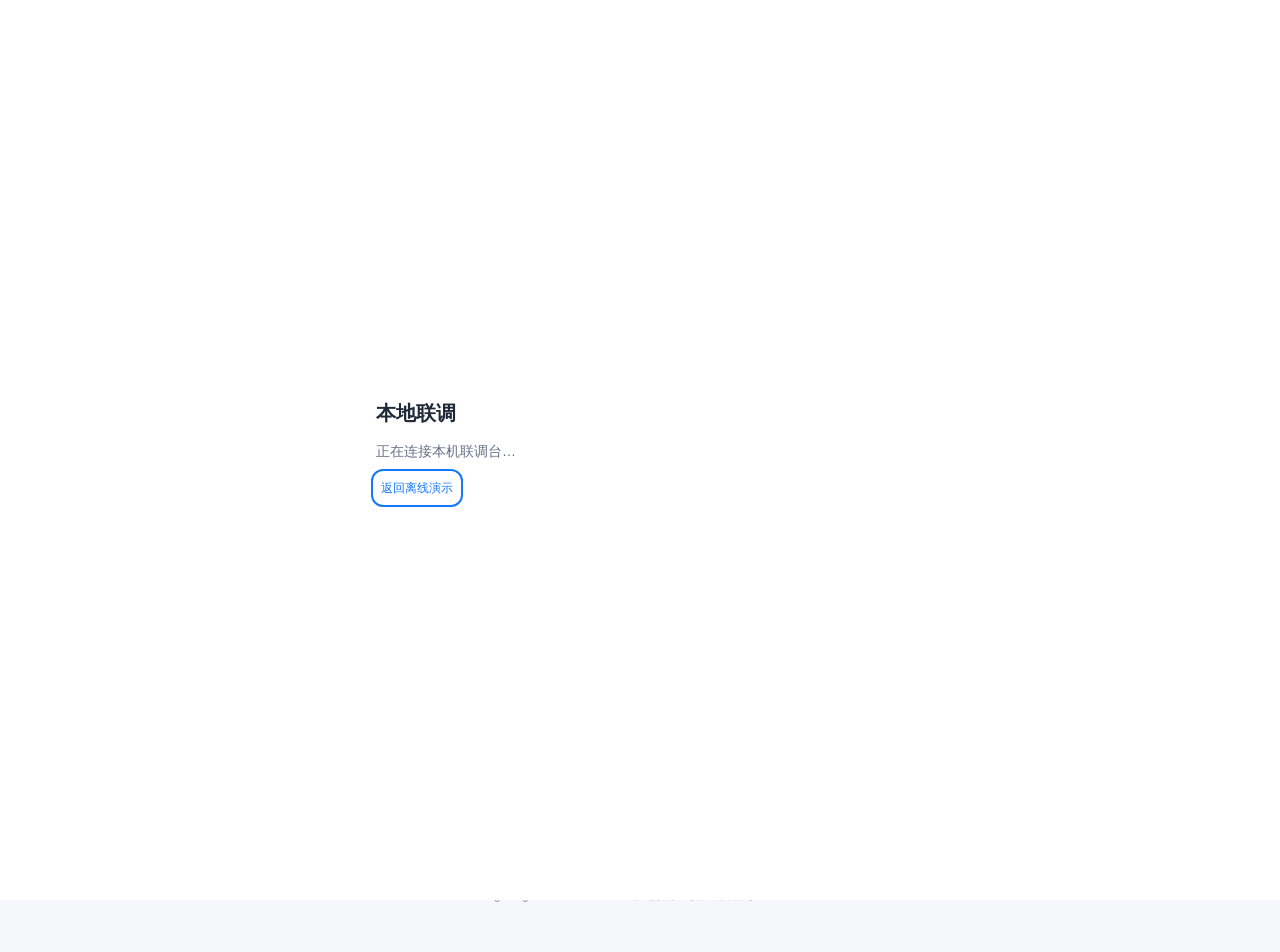
==== index.html @ 4d6cc33c "Pages v1.3.0 默认在当前标签页全窗口加载本地联调台" ====
<!doctype html>
<html lang="zh-CN">
<head><meta http-equiv="Content-Security-Policy" content="default-src 'none'; script-src 'self'; style-src 'self' 'unsafe-inline'; img-src 'self' data:; connect-src 'none'; frame-src http://127.0.0.1:18791; form-action 'none'; base-uri 'none'"><meta charset="UTF-8" /><meta name="viewport" content="width=device-width, initial-scale=1.0" /><title>PingPong Checkout · H5 Demo</title><link rel="stylesheet" href="styles.css?v=1.3.0" /></head>
<body>
<header class="topbar"><div class="brand"><span class="brand-mark">P</span><div><b>PingPong Checkout</b><small>H5 离线演示</small></div></div><button type="button" id="openLocal" class="secondary-btn local-entry">本地联调</button><div class="top-actions"><select id="checkoutMode" aria-label="收银台模式"><option value="redirect">跳转收银台</option><option value="embedded">内嵌收银台</option><option value="elements">Element SDK</option><option value="onepage">OnePage Checkout</option></select><div class="environment-menu"><button id="envMenuToggle" class="secondary-btn top-action-control" aria-expanded="false" aria-controls="envMenu"><span id="envBadge" class="badge prod">生产环境</span><span class="chevron" aria-hidden="true">⌄</span></button><div id="envMenu" class="environment-dropdown" hidden><button data-env="production" class="env-btn"><span class="env-kind">PROD</span><b>生产环境</b><em id="productionState">未配置</em></button><button data-env="sandbox" class="env-btn"><span class="env-kind">TEST</span><b>沙箱环境</b><em id="sandboxState">未配置</em></button></div></div><button id="openMerchantConfig" class="icon-btn action-icon" type="button" aria-label="商户设置"><svg aria-hidden="true" viewBox="0 0 24 24"><path d="M3 9l2-5h12l2 5M3 9c0 3 4 3 4 0 0 3 4 3 4 0 0 3 4 3 4 0 0 2 2 3 4 1M4 12v8h7M7 20v-5h4"/><g transform="translate(17.5 16.5)"><path d="m-1-5 2 0 .5 1.3 1 .6 1.4-.2 1 1.7-.9 1.1v1l.9 1.1-1 1.7-1.4-.2-1 .6L1 5h-2l-.5-1.3-1-.6-1.4.2-1-1.7.9-1.1v-1l-.9-1.1 1-1.7 1.4.2 1-.6z"/><circle r="1.5"/></g></svg><span class="action-label">商户设置</span></button><button id="openPaymentConfig" class="icon-btn action-icon" type="button" aria-label="支付设置"><svg aria-hidden="true" viewBox="0 0 24 24"><path d="M4 6.5h16A1.5 1.5 0 0 1 21.5 8v10A1.5 1.5 0 0 1 20 19.5H4A1.5 1.5 0 0 1 2.5 18V8A1.5 1.5 0 0 1 4 6.5Zm-1.5 4h19M6 15h4"/></svg><span class="action-label">支付设置</span></button><button id="openProfiles" class="icon-btn action-icon" type="button" aria-label="资料设置"><svg aria-hidden="true" viewBox="0 0 24 24"><path d="M12 12a4 4 0 1 0 0-8 4 4 0 0 0 0 8Zm-7 8a7 7 0 0 1 14 0M18 13.5h3.5M19.75 11.75v3.5"/></svg><span class="action-label">资料设置</span></button><button class="icon-btn action-icon" id="refreshBtn" type="button" aria-label="刷新配置"><svg aria-hidden="true" viewBox="0 0 24 24"><path d="M20 11a8 8 0 0 0-14.8-4L3 10m0 0V5m0 5h5M4 13a8 8 0 0 0 14.8 4L21 14m0 0v5m0-5h-5"/></svg><span class="action-label">刷新配置</span></button></div></header>
<main class="shell"><nav class="workspace-jump" aria-label="工作区导航"><a href="#paymentWorkspace">支付会话</a><a href="#ordersWorkspace">查看订单</a></nav><section class="workspace">
<section class="panel form-panel" id="paymentWorkspace" tabindex="-1"><div class="panel-head"><h2>支付会话</h2><button type="button" class="help-btn" data-help-source="formHelp" data-help-title="填写与校验" aria-label="表单填写说明" aria-haspopup="dialog">?</button><div class="config-actions"><button id="submitBtn" class="primary-btn" type="submit" form="checkoutForm"><span id="submitLabel">模拟下单</span></button></div></div>
<form id="checkoutForm" novalidate>
<div id="productionTestControls" class="production-controls"><label class="checkbox-label"><input type="checkbox" id="productionTestMode" checked /> 生产联调</label><span class="risk-note">当前为离线模拟。真实交易请打开本地联调</span><button type="button" id="fillTestReturns" class="text-btn" disabled>补齐 HTTPS 回跳</button><button type="button" class="help-btn" data-help-source="productionHelp" data-help-title="生产联调" aria-label="生产联调说明" aria-haspopup="dialog">?</button><p id="productionHelp" hidden>开启后允许测试买家／地址，调用真实网关而非模拟，可能产生真实扣款。可使用各分区测试预设。成功和取消默认返回 GitHub Pages。异步通知请填写可接收 POST 的商户 HTTPS 地址，或留空。最终支付状态请通过查单或验签通知确认。含测试资料时，请启用生产联调后提交，或清空测试资料再填写真实资料。</p></div>
<section id="elementsSettings" class="elements-settings" hidden><div class="settings-heading"><label>Element SDK 组件<select id="elementType"><option value="">请选择组件</option><option value="applePayButton">Apple Pay 按钮</option><option value="googlePayButton">Google Pay 按钮</option><option value="paypalButton">PayPal 按钮</option></select></label><button type="button" class="help-btn" data-help-source="elementRouteStatus elementHelp" data-help-title="Element SDK" aria-label="Element SDK 说明" aria-haspopup="dialog">?</button></div><p id="elementRouteStatus" class="config-help" role="status" hidden>请选择组件；支付方式将按组件精确同步。</p><div id="elementHelp" hidden><p>仅支持当前沙箱／FRA 生产环境，需明确国家、币种及支持该组件的支付配置。Google Pay 优先内嵌 3DS；PayPal 完成后由 SDK 跳转成功回跳 URL（merchantResultUrl）。这不是 Alipay 的内嵌替代方案，渠道授权仍可能跳转。PayPal 仅支持普通钱包，Venmo 和 PayPal Pay Later 会明确拒绝，不会自动转换为 PayPal。</p><p>发起交易后冻结本次订单资料；之后修改表单不影响已挂载按钮，需要重新发起交易。</p></div></section>
<section id="onepageSettings" class="elements-settings" hidden><div class="settings-heading"><b>OnePage Checkout</b><button type="button" class="help-btn" data-help-source="onepageHelp" data-help-title="OnePage Checkout" aria-label="OnePage Checkout 说明" aria-haspopup="dialog">?</button></div><div id="onepageHelp" hidden><p>OnePage Checkout：需明确国家和币种，支付方式可多选或不指定。发起交易仅初始化 SDK；买家点击组件支付按钮后才调用后端预下单。本次订单资料已冻结，修改表单后需重新发起交易，不会仅改变组件金额。</p><p>本演示未配置 Apple Pay 所需的绑卡／周期付款参数，不保证 OnePage Apple Pay 可用，也不会自动生成 recurring 参数。浏览器、HTTPS 安全上下文和商户域名验证可能限制钱包使用。Google Pay 若未返回支付方式，请仅选择 GooglePay 重新发起，或改用 Element SDK。钱包和渠道仍可能打开授权窗口；最终结果以可信通知或服务端查询为准。</p></div></section>
<div class="payment-grid">
<label>支付金额<input id="amount" value="" inputmode="decimal" required /></label>
<label>支付国家／地区<select id="tradeCountry"><option value="">请选择</option></select></label>
<label>币种<select id="currency"><option value="">请选择</option></select></label>
<div class="country-routing"><div class="country-tools"><label for="countryPreset">国家配置</label><button type="button" class="help-btn" data-help-source="profileStatus profileRulesHelp" data-help-title="国家配置使用指引" aria-label="国家配置使用指引" aria-haspopup="dialog" title="使用指引">?</button><button type="button" id="clearProfileData" class="text-btn">清空测试资料</button><button type="button" id="applyProductionDefaults" class="text-btn">应用生产默认</button></div><select id="countryPreset" class="preset-select" aria-label="国家配置预设"><option value="">手工选择国家</option></select></div>
<div class="payment-methods"><div class="method-heading"><label for="methodSelection">支付方式</label><button type="button" id="openMethodFilter" class="secondary-btn" aria-haspopup="dialog" aria-controls="methodDialog">查询筛选</button></div><div class="method-result"><input id="methodSelection" placeholder="请查询筛选或手工输入支付方式" aria-describedby="methodError" /><div id="methodError" class="error" aria-live="polite"></div></div></div></div>
<input id="paymentMethods" type="hidden" /><p id="profileStatus" class="config-help profile-status" role="status" hidden>选择国家后自动匹配资料预设；未命中时保留现有内容。</p><p id="profileSafety" class="config-help" role="status"></p>
<div class="fields"><label class="span-two">商户订单号<div class="input-with-action"><input id="merchantTransactionId" required maxlength="100" pattern="[A-Za-z0-9_\-]+" /><button type="button" class="text-btn" id="newOrderBtn">换一个</button><button type="button" class="help-btn" data-help="每次请求生成新号，手动修改仅覆盖本次。" data-help-title="商户订单号" aria-label="商户订单号说明" aria-haspopup="dialog">?</button></div></label></div>
<details class="advanced" id="productSection"><summary class="section-heading">商品信息<button type="button" class="help-btn" data-help-source="amountHint" data-help-title="金额联动" aria-label="金额联动详情" aria-haspopup="dialog">?</button><select id="productPreset" class="preset-select" aria-label="商品预设"><option value="">手工填写／未选预设</option></select></summary><div class="fields"><label>商品名称<input id="productName" value="" required /></label><label>商品类型<select id="productType"><option value="">请选择</option><option value="N">实物商品</option><option value="Y">虚拟商品</option></select></label><label>商品单价<input id="unitPrice" value="" inputmode="decimal" required /></label><label>商品图片 URL<input id="productImageUrl" type="url" placeholder="https://" /></label><label>商品描述<input id="productDescription" /></label><label>数量<div class="quantity-control"><button id="quantityMinus" type="button" aria-label="减少数量">−</button><input id="quantity" value="" type="number" min="1" max="999999999" step="1" required /><button id="quantityPlus" type="button" aria-label="增加数量">+</button></div></label></div><p id="amountHint" class="config-help" aria-live="polite" hidden>数量与单价联动总额；精度无法整除时不会自动舍入。</p></details>
<details class="advanced" id="buyerSection"><summary class="section-heading">买家信息<button type="button" class="help-btn" data-help-source="buyerHelp ipStatus" data-help-title="买家信息" aria-label="买家信息与 IP 说明" aria-haspopup="dialog">?</button><select id="buyerPreset" class="preset-select" aria-label="买家预设"><option value="">手工填写／未选预设</option></select></summary><div class="fields"><label>邮箱<input id="customerEmail" type="email" value="" required /></label><label>语言<select id="language"><option value="">请选择</option><option value="en">English</option><option value="zh-CN">简体中文</option><option value="zh-TW">繁體中文</option></select></label><label>买家 IP<input id="shopperIP" placeholder="公网 IPv4 / IPv6" /></label></div><div class="inline-tools"><button type="button" id="refreshIP" class="text-btn">重新获取公网 IP</button><span id="ipStatus" class="config-help" role="status" hidden></span><p id="buyerHelp" hidden>实物需邮箱；虚拟可用商户用户 ID。买家 IP 自动获取网络出口公网 IPv4，可手工修改。</p></div></details>
<details class="advanced" id="advancedSection"><summary class="section-heading">高级参数<select id="advancedPreset" class="preset-select" aria-label="高级参数预设"><option value="">手工填写／未选预设</option></select></summary><div class="fields"><label>商户用户 ID<input id="merchantUserId" /></label><label>收款延迟（小时）<input id="captureDelayHours" type="number" min="-1" max="168" step="1" placeholder="0 立即扣款；-1 仅预授权" /></label></div></details>
<details class="advanced" id="callbackSection"><summary class="section-heading">回调配置<select id="callbackPreset" class="preset-select" aria-label="回调预设"><option value="">手工填写／未选预设</option></select></summary><div class="fields"><label>成功回跳 URL<input id="payResultUrl" type="url" placeholder="https://merchant.example/success" /></label><label>取消回跳 URL<input id="payCancelUrl" type="url" placeholder="https://merchant.example/cancel" /></label><label>异步通知 URL<input id="notificationUrl" type="url" placeholder="https://merchant.example/notify（可选）" /></label></div></details>
<details class="advanced" id="shippingSection"><summary class="section-heading">配送地址（收货地址）<button type="button" class="help-btn" data-help-source="addressStatus" data-help-title="配送地址" aria-label="配送地址详情" aria-haspopup="dialog">?</button><select id="shippingPreset" class="preset-select" aria-label="配送地址预设"><option value="">手工填写／未选预设</option></select></summary><div class="inline-tools"><button type="button" id="generateAddress" class="text-btn">按所选国家生成测试地址</button><button type="button" id="clearAddresses" class="text-btn">清空地址，改填真实资料</button></div><p id="addressStatus" class="config-help" role="status" hidden>实物商品必填。优先使用命中的地址预设；手动生成的随机测试地址仅限沙箱，不保证真实存在或可投递。</p><div class="fields"><label>国家／地区代码<input id="shippingCountry" maxlength="2" placeholder="US" /></label><label>州／省<input id="shippingState" placeholder="CA" /></label><label>城市<input id="shippingCity" /></label><label>邮编<input id="shippingPostcode" /></label><label class="span-two">街道<input id="shippingStreet" /></label></div></details>
<details class="advanced" id="billingSection"><summary class="section-heading">账单地址<select id="billingPreset" class="preset-select" aria-label="账单地址预设"><option value="">手工填写／未选预设</option></select></summary><label class="checkbox-label"><input type="checkbox" id="sameBilling" checked />账单与配送一致</label><button type="button" class="text-btn" id="copyAddress">复制配送地址</button><div class="fields"><label>国家／地区代码<input id="billingCountry" maxlength="2" /></label><label>州／省<input id="billingState" /></label><label>城市<input id="billingCity" /></label><label>邮编<input id="billingPostcode" /></label><label class="span-two">街道<input id="billingStreet" /></label></div></details>
<p id="formHelp" hidden>折叠项仍参与必填校验；提交时自动展开未完成项。红色 * 表示当前必填项，空可选字段不发送。账单地址为实物及其他虚拟类必填项；勾选账单与配送一致时持续同步。</p><p id="formError" class="error" role="alert" hidden></p>
</form><section class="result-panel" id="resultPanel" hidden><div class="panel-head"><h2>调用结果</h2><span id="resultStatus" class="status-pill">等待中</span></div><div id="resultContent" class="result-content"></div></section></section>
<aside class="panel orders-panel" id="ordersWorkspace" tabindex="-1"><div class="panel-head"><h2>订单 <span id="orderCount" class="count">0</span></h2><div class="config-actions"><button class="text-btn" id="reloadOrders">刷新 ↻</button></div></div><div id="ordersBody" class="order-list"><p class="empty">暂无请求记录</p></div></aside>
</section><footer>PingPong Checkout API v4 · 本地演示工具 · 离线模拟 · v1.3.0</footer></main>
<dialog id="configDialog" aria-labelledby="configTitle"><div class="config-panel"><div class="panel-head config-dialog-head"><h2 id="configTitle">商家配置</h2><button class="secondary-btn" id="exportConfig" type="button">导出当前配置</button><button class="secondary-btn" id="downloadTemplate" type="button">下载导入模板</button><label class="secondary-btn file-btn">导入新配置<input id="excelInput" type="file" accept=".xlsx" aria-label="导入新商家配置" /></label><button id="closeConfig" class="dialog-close" type="button" aria-label="关闭商家配置"><span aria-hidden="true">×</span></button></div><div class="settings-heading"><p id="configEnvironment" class="config-help"></p><button type="button" class="help-btn" data-help-source="merchantHelp merchantSecurityHelp" data-help-title="商家配置与密钥安全" aria-label="商家配置与密钥安全说明" aria-haspopup="dialog">?</button></div><div class="merchant-selector"><label for="merchantSelect">商户（Remark）</label><select id="merchantSelect" aria-label="按备注选择当前环境商户"><option value="">暂无商户</option></select></div><p id="configMessage" role="status" class="config-help"></p><div class="endpoint"><span>API Endpoint</span><code id="endpoint"></code></div><div class="credentials" hidden><div class="credential-row"><span>accId</span><code id="accId">未配置</code></div><div class="credential-row"><span>clientId</span><code id="clientId">未配置</code></div><div class="credential-row"><span>salt</span><code>••••••••••••••••••••</code></div></div><section class="credential-editor"><label>Remark<input id="editRemark" type="text" autocomplete="off" placeholder="商户备注" /></label><label>accId<input id="editAccId" type="text" autocomplete="off" /></label><label>clientId<input id="editClientId" type="text" autocomplete="off" /></label><label>salt<input id="editSalt" type="text" autocomplete="off" spellcheck="false" /></label><div class="dialog-footer"><button class="primary-btn" id="saveConfig">保存当前商户配置</button></div></section><p id="merchantHelp" hidden>按 Remark 选择商户并自动填入 accId、clientId、salt，可修改备注后保存。两个环境分别记忆最近选择；切换商户或导入会销毁旧支付组件，需重新发起交易。同名或空备注会显示脱敏 accId，仍重复时显示商户标识。密钥留空保留原值。Excel 支持同一环境多行商户；支付方式配置请使用顶部独立入口。</p><p id="merchantSecurityHelp" hidden>环境导出文件包含全部商户的明文 accId、clientId、salt 密钥，请仅保存在安全位置，勿上传公共平台或转发。下载导入模板为空白模板，不含现有密钥；列顺序为 environment、importMode、clientId、accId、salt、Remark。模板使用 merge 合并商户；备份使用 replace 完整替换对应环境的商户列表，包括空值。导出读取已保存值，请先保存编辑。</p></div></dialog>
<dialog id="paymentConfigDialog" aria-labelledby="paymentConfigTitle"><div class="panel-head config-dialog-head"><h2 id="paymentConfigTitle">支付配置</h2><button id="exportPaymentConfig" class="secondary-btn" type="button">导出当前配置</button><button id="downloadPaymentTemplate" class="secondary-btn" type="button">下载导入模板</button><label class="secondary-btn file-btn">导入新配置<input id="paymentConfigInput" type="file" accept=".json,application/json" aria-label="导入新支付配置" /></label><button id="closePaymentConfig" class="dialog-close" type="button" aria-label="关闭支付配置"><span aria-hidden="true">×</span></button></div><div class="settings-heading"><h3>三列 TSV</h3><button type="button" class="help-btn" data-help-source="paymentHelp" data-help-title="支付配置格式" aria-label="支付配置格式说明" aria-haspopup="dialog">?</button></div><p id="paymentHelp" hidden>国家／地区、Payment Method、交易币种三列。与环境密钥分开保存；仅明确可调用的组合参与下拉联动，不猜测 XB 或复合方法。导入后先预览，再确认保存。</p><label class="sr-only" for="paymentConfigPaste">粘贴三列 TSV</label><textarea id="paymentConfigPaste" rows="5" placeholder="国家／地区&#9;Payment Method&#9;交易币种"></textarea><button id="previewPaymentConfig" class="secondary-btn">预览粘贴内容</button><p id="paymentConfigMessage" role="status" class="config-help"></p><pre id="paymentConfigPreview"></pre><div class="dialog-footer"><button id="savePaymentConfig" class="primary-btn" disabled>确认保存此配置</button></div><details class="advanced"><summary>查看当前原始行</summary><pre id="paymentConfigRows"></pre></details></dialog>
<dialog id="profilesDialog" aria-labelledby="profilesTitle"><div class="panel-head config-dialog-head"><h2 id="profilesTitle">买家信息配置</h2><button id="exportProfiles" class="secondary-btn" type="button">导出当前配置</button><button id="downloadProfilesTemplate" class="secondary-btn" type="button">下载导入模板</button><label class="secondary-btn file-btn">导入新配置<input id="profilesInput" type="file" accept=".xlsx" aria-label="导入新买家资料配置" /></label><button id="closeProfiles" class="dialog-close" type="button" aria-label="关闭买家信息配置"><span aria-hidden="true">×</span></button></div><div class="settings-heading"><h3>资料与匹配规则</h3><button type="button" class="help-btn" data-help-source="profilesHelp profileRulesHelp" data-help-title="买家资料与匹配规则" aria-label="买家资料配置说明" aria-haspopup="dialog">?</button></div><p id="profilesHelp" hidden>统一管理国家、商品、买家、高级参数、回调、配送、账单与匹配规则。下载多 Sheet Excel 后修改并上传：先校验预览，再确认保存，不会直接发起支付。默认合成资料仅用于沙箱，生产环境会隐藏这些预设并跳过对应匹配规则。“应用生产默认”仅补数量 1、收款延迟 0，不生成真实商品、买家、地址或 HTTPS 回跳；若含测试资料，会先完整清空业务资料。</p><p id="profilesMessage" class="config-help" role="status"></p><pre id="profilesPreview"></pre><div class="dialog-footer"><button id="saveProfiles" class="primary-btn" type="button" disabled>确认保存预览配置</button></div><details class="advanced"><summary>当前全部资料与规则</summary><pre id="profilesCurrent"></pre></details><p id="profileRulesHelp" hidden>匹配优先级按国家、支付方式、币种中已指定条件数量决定：精确三元 → 双维（如国家＋币种）→ 单维（如国家）→ 通用。同分按规则行顺序选首条，多支付方式命中不同规则时可点击资料匹配详情查看选择。未命中分区保留原值；已命中分区会覆盖人工填写内容。</p></dialog>
<dialog id="orderDetailDialog" aria-labelledby="orderDetailTitle"><div class="panel-head"><h2 id="orderDetailTitle">订单 Detail</h2><button type="button" class="help-btn" data-help="本机保存的完整订单字段与状态；不重新查询支付网关。Query 下拉中的 Sale Query 查询支付，Refund Query 查询已发起的退款，不会重新退款。支付状态与括号内退款状态独立；已退款金额仅统计已确认成功的金额。原始接口记录请查看 Log。" data-help-title="订单详情" aria-label="订单详情说明" aria-haspopup="dialog">?</button><button id="closeOrderDetail" class="secondary-btn" type="button">关闭</button></div><pre id="orderDetailText"></pre></dialog>
<dialog id="detailDialog" aria-labelledby="detailTitle"><div class="panel-head"><h2 id="detailTitle">订单日志</h2><button type="button" class="help-btn" data-help-source="logHelp" data-help-title="日志与资料安全" aria-label="日志与资料安全说明" aria-haspopup="dialog">?</button><button id="closeDetail" class="secondary-btn">关闭</button></div><p id="logHelp" hidden>展示本机保存的原始请求／响应及回调日志，不脱敏，可能含敏感资料，请勿外传。旧脱敏记录无法恢复；会话创建、客户端回跳均不代表付款成功。</p><pre id="logSummary" class="log-summary" aria-label="请求时间与接口摘要"></pre><details class="advanced"><summary>展开完整原始 JSON</summary><pre id="detailText"></pre></details><div id="mockActions" class="config-actions" hidden><button class="secondary-btn" data-mock-status="SIMULATED_SUCCESS">模拟成功</button><button class="secondary-btn" data-mock-status="SIMULATED_FAILED">模拟失败</button><button class="secondary-btn" data-mock-status="SIMULATED_CANCELLED">模拟取消</button></div><p id="detailError" class="error" role="status"></p></dialog>
<dialog id="orderActionDialog" aria-labelledby="orderActionTitle"><form id="orderActionForm"><div class="panel-head"><h2 id="orderActionTitle">确认订单操作</h2><button type="button" id="closeOrderAction" class="secondary-btn">关闭</button></div><p id="orderActionSummary"></p><label id="refundAmountField" hidden>退款金额<input id="refundAmount" inputmode="decimal" /></label><p id="orderActionError" class="error" role="alert"></p><button id="confirmOrderAction" class="primary-btn" type="submit">确认操作</button></form></dialog>
<dialog id="validationDialog" aria-labelledby="validationTitle"><div class="panel-head"><h2 id="validationTitle">请补充或修正以下信息</h2><button type="button" id="closeValidation" class="secondary-btn">关闭</button></div><p class="config-help">尚未发送请求，点击字段可定位。</p><ul id="validationList" class="validation-list"></ul></dialog>
<dialog id="methodDialog" aria-labelledby="methodTitle"><div class="panel-head"><h2 id="methodTitle">筛选支付方式</h2></div><label for="methodSearch">搜索支付方式</label><input id="methodSearch" type="search" placeholder="输入支付方式关键字" autofocus /><div class="method-tools"><span id="methodCount" role="status"></span><button type="button" id="clearMethods" class="text-btn">全部清除</button></div><div id="methodOptions" class="method-options"></div><div class="dialog-footer"><button type="button" id="cancelMethodFilter" class="secondary-btn">取消</button><button type="button" id="applyMethodFilter" class="primary-btn">确认</button></div></dialog>
<dialog id="helpDialog" aria-labelledby="helpTitle" aria-describedby="helpContent"><div class="panel-head"><h2 id="helpTitle">说明</h2><button id="closeHelp" class="dialog-close" type="button" aria-label="关闭说明" autofocus><span aria-hidden="true">×</span></button></div><div id="helpContent" class="help-content"></div></dialog>
<dialog id="localWorkspaceDialog" aria-labelledby="localTitle">
<div id="localViewport" inert></div>
<section class="local-setup">
  <h2 id="localTitle">本地联调</h2>
  <p id="localStatus" role="status">正在连接本机联调台…</p>
  <div class="local-install">
    <p>启动本机运行包后，联调台会在当前页面打开。首次使用请下载并解压，Mac 双击 <b>Start.command</b>，Windows 安装 Node.js 22 或以上版本后双击 <b>Start.cmd</b>。</p>
    <div class="local-actions">
      <button class="primary-btn" id="loadLocal" type="button">重新连接</button>
      <a href="downloads/checkout-local-v1.2.0.zip" download>下载运行包 v1.2.0</a>
      <a href="http://127.0.0.1:18791/" target="_blank" rel="noopener noreferrer">独立窗口打开</a>
    </div>
  </div>
  <button type="button" class="text-btn" id="closeLocal">返回离线演示</button>
</section>
<details id="localTools">
  <summary>联调选项</summary>
  <nav aria-label="联调选项">
    <span id="localVersion"></span>
    <a id="updateLocal" href="downloads/checkout-local-v1.2.0.zip" download hidden>下载 v1.2.0 更新</a>
    <a href="http://127.0.0.1:18791/" target="_blank" rel="noopener noreferrer">独立窗口打开</a>
    <button type="button" class="text-btn" id="showOffline">返回离线演示</button>
  </nav>
</details>
</dialog>
<script src="checkout-options.js?v=1.3.0"></script><script src="demo-profiles.js?v=1.3.0"></script><script src="offline.js?v=1.3.0"></script><script src="local-workspace.js?v=1.3.0"></script><script src="app.js?v=1.3.0"></script>
</body></html>
---- styles.css ----
*{box-sizing:border-box}:root{--ink:#18242b;--muted:#687c80;--line:#dfe7e8;--paper:#fff;--wash:#f4f8f7;--teal:#0d6f63;--teal-2:#168b79;--red:#b74339;--shadow:0 12px 32px #1d373a12}body{margin:0;background:var(--wash);color:var(--ink);font-family:Inter,-apple-system,BlinkMacSystemFont,"PingFang SC","Microsoft YaHei",sans-serif;font-size:13px}[hidden]{display:none!important}button,input,select,textarea{font:inherit}button,summary{cursor:pointer}button:disabled{opacity:.5;cursor:not-allowed}button:focus-visible,a:focus-visible,summary:focus-visible{outline:3px solid #71c2b4;outline-offset:3px}button{border-radius:7px}input,select,textarea{width:100%;min-width:0;border:1px solid #ccd8d9;border-radius:7px;background:#fff;color:var(--ink);padding:8px 9px;height:35px;outline:none}input:focus,select:focus,textarea:focus{border-color:var(--teal);box-shadow:0 0 0 2px #0d6f6315}textarea{height:auto;resize:vertical}input[readonly]{background:var(--wash);color:var(--muted)}label{display:flex;flex-direction:column;gap:6px;min-width:0;font-size:12px;color:#41575c}h2{font-size:17px;margin:0;font-weight:650}.topbar{min-height:66px;background:#fff;border-bottom:1px solid var(--line);display:flex;align-items:center;justify-content:space-between;gap:18px;padding:12px max(22px,calc((100vw - 1440px)/2))}.brand{display:flex;gap:10px;align-items:center;flex-shrink:0}.brand-mark{width:31px;height:31px;background:var(--teal);border-radius:9px;display:grid;place-items:center;color:#fff;font-size:19px;font-weight:800}.brand b,.brand small{display:block}.brand b{font-size:14px}.brand small{font-size:10px;color:var(--muted);margin-top:3px}.top-actions{display:flex;gap:8px;align-items:center}.top-actions select{width:136px}.primary-btn,.secondary-btn,.env-btn{border:1px solid var(--line);padding:8px 12px;background:#fff;color:var(--ink);font-weight:600;white-space:nowrap}.primary-btn{background:var(--teal);border-color:var(--teal);color:#fff}.primary-btn:hover:not(:disabled){background:#085b51}.secondary-btn:hover,.env-btn:hover{background:#edf7f4}.text-btn{background:none;border:0;color:var(--teal);padding:5px;font-size:12px;white-space:nowrap}.icon-btn{background:none;border:0;font-size:23px;color:var(--muted)}.badge{font-size:11px;border-radius:30px;padding:4px 7px}.badge.prod{color:#95660b;background:#fff4d7}.badge.sandbox{color:var(--teal);background:#e6f6ef}.environment-menu{position:relative}.environment-dropdown{position:absolute;right:0;top:calc(100% + 9px);width:235px;display:grid;gap:8px;padding:12px;background:white;border:1px solid var(--line);border-radius:11px;box-shadow:var(--shadow);z-index:20}.env-btn{display:flex;justify-content:space-between;gap:12px}.env-btn em{font-style:normal;font-size:11px}.env-btn.active{border-color:var(--teal);background:#edf7f4}.shell{width:min(1440px,calc(100% - 40px));margin:22px auto}.workspace{display:grid;grid-template-columns:minmax(0,2.06fr) minmax(0,1fr);gap:18px;align-items:start}.panel{background:#fff;border:1px solid var(--line);border-radius:13px;padding:20px;min-width:0;box-shadow:0 3px 12px #1d373a04}.panel-head{display:flex;justify-content:space-between;align-items:center;gap:12px;margin-bottom:18px}.fields{display:grid;grid-template-columns:repeat(3,minmax(0,1fr));gap:11px 12px;margin:12px 0}.span-two{grid-column:span 2}.field-note{font-size:10px;color:var(--muted);line-height:1.6;align-self:end;margin:0}.input-with-action{display:flex;gap:5px;align-items:center}.input-with-action input{flex:1}.subhead{font-size:12px;font-weight:650;margin:18px 0 0}.quantity-control{display:flex;align-items:center;border:1px solid #ccd8d9;border-radius:7px;overflow:hidden;height:35px}.quantity-control input{border:0;padding:7px 2px;text-align:center;appearance:textfield;-moz-appearance:textfield}.quantity-control input::-webkit-inner-spin-button{appearance:none}.quantity-control button{border:0;border-radius:0;background:var(--wash);padding:7px 10px;height:100%;color:var(--teal);font-size:16px}.config-help{font-size:11px;line-height:1.7;color:var(--muted);margin:10px 0}.advanced{border-top:1px solid var(--line);padding:12px 0 0;margin-top:12px}.advanced summary{font-size:12px;font-weight:600}.advanced summary span{font-weight:400;font-size:10px;color:var(--muted);margin-left:6px}.advanced>label{margin:12px 0}.method-picker{border:1px solid var(--line);border-radius:8px;margin:14px 0;padding:10px 12px;background:#fafcfc}.method-picker summary{font-size:12px;font-weight:600;line-height:1.5}.method-picker summary span{font-weight:400;color:var(--muted);font-size:11px;margin-left:9px;overflow-wrap:anywhere}.method-tools{display:flex;gap:8px;margin-top:12px}.method-options{max-height:190px;overflow:auto;margin-top:10px}.method-options fieldset{border:0;margin:0;padding:0;display:grid;grid-template-columns:repeat(2,minmax(0,1fr));gap:8px}.method-options legend{font-size:11px;color:var(--muted);margin-bottom:10px}.method-options .method-choice{display:flex;flex-direction:row;align-items:center;gap:7px;font-size:12px;overflow-wrap:anywhere}.method-choice input[type=checkbox]{height:15px;width:15px;flex:0 0 15px;accent-color:var(--teal)}.sandbox-tools{display:flex;flex-wrap:wrap;gap:5px;border-top:1px solid var(--line);padding-top:14px;margin-top:16px}.sandbox-tools .secondary-btn{font-size:11px}.error{font-size:12px;color:var(--red);line-height:1.6;overflow-wrap:anywhere}.count{font-size:11px;color:var(--muted);font-weight:400;margin-left:5px}.order-list{display:grid;gap:11px}.order-card{border:1px solid var(--line);border-radius:9px;padding:13px;min-width:0}.order-top{display:flex;justify-content:space-between;align-items:start;gap:10px}.order-id{font-family:ui-monospace,monospace;font-size:12px;font-weight:600;overflow-wrap:anywhere}.order-amount{white-space:nowrap;font-size:14px;font-weight:650}.order-meta{display:flex;flex-wrap:wrap;gap:7px 12px;font-size:10px;color:var(--muted);margin:10px 0}.status{font-size:11px;overflow-wrap:anywhere}.order-actions{display:flex;flex-wrap:wrap;gap:5px;margin-top:11px}.order-actions button{border:1px solid var(--line);background:white;color:var(--teal);padding:5px 9px;font-size:11px}.empty{text-align:center;padding:52px 8px;color:var(--muted)}.result-panel{margin-top:20px;border-top:1px solid var(--line);padding-top:18px}.result-content{font-size:12px;line-height:1.7}.result-content pre,dialog pre{font-family:ui-monospace,monospace;white-space:pre-wrap;overflow-wrap:anywhere;font-size:11px;line-height:1.65;background:var(--wash);border-radius:8px;padding:12px;max-height:330px;overflow:auto}.status-pill{font-size:10px;padding:5px 8px;border-radius:20px;background:var(--wash)}.status-pill.ok{color:var(--teal);background:#e8f6ef}.status-pill.fail{color:var(--red);background:#fff0ed}.embedded-checkout{margin-top:15px;min-height:250px}.embedded-checkout pp-checkout{display:block;width:100%}footer{font-size:10px;color:var(--muted);padding:20px 2px}dialog{width:min(650px,94vw);max-height:88vh;border:1px solid var(--line);border-radius:13px;background:white;color:var(--ink);padding:24px}dialog::backdrop{background:#18242b66}dialog .config-actions{display:flex;flex-wrap:wrap;gap:9px;margin:16px 0}.endpoint{display:grid;gap:6px;font-size:11px;color:var(--muted);padding:12px;background:var(--wash);border-radius:8px}.endpoint code{overflow-wrap:anywhere}.credentials{display:grid;gap:9px;padding:14px 0}.credential-row{display:flex;justify-content:space-between;font-size:12px}.file-btn{display:inline-flex;flex-direction:row;cursor:pointer}.file-btn input{display:none}#paymentConfigPaste{font-family:ui-monospace,monospace}#paymentConfigPreview:empty{display:none}#orderActionSummary{line-height:1.8;white-space:pre-line;overflow-wrap:anywhere}#orderActionDialog{width:min(460px,94vw)}@media(min-width:1600px){.shell{margin-top:28px}}@media(max-width:1050px){.workspace{grid-template-columns:minmax(0,2.2fr) minmax(0,1fr);gap:12px}.panel{padding:16px}.fields{gap:10px 8px}.order-top{flex-direction:column;gap:7px}.topbar{padding:12px 20px}.brand small{display:none}}@media(max-width:800px){.workspace{grid-template-columns:1fr}.shell{width:calc(100% - 24px);margin:14px auto}.topbar{padding:12px;flex-wrap:wrap;gap:10px}.top-actions{margin-left:auto}.fields{grid-template-columns:repeat(2,minmax(0,1fr))}.span-two{grid-column:span 2}.field-note{grid-column:span 2}.order-top{flex-direction:row}.orders-panel{margin-top:2px}.brand b{font-size:12px}input,select,textarea{font-size:16px}.top-actions select{font-size:12px;width:116px}.top-actions .secondary-btn{font-size:11px;padding:8px}.top-actions{gap:5px}}@media(max-width:460px){.top-actions{width:100%;justify-content:space-between}.fields{grid-template-columns:1fr}.span-two,.field-note{grid-column:auto}.panel{padding:15px}.order-top{flex-direction:column}.method-options fieldset{grid-template-columns:1fr}dialog{padding:18px}.panel-head{gap:8px}.primary-btn{padding:8px 10px}.method-picker summary span{display:block;margin-left:14px;margin-top:4px}}
.sdk-checkout-frame{display:block;width:100%;height:560px;min-height:160px;border:0;background:#fff;border-radius:8px;margin:16px 0}.sdk-host-body{margin:0;padding:8px;background:#fff}.sdk-host-body #sdkMount{min-height:140px}.top-actions #checkoutMode{width:164px}
.elements-settings{margin-bottom:16px;padding:14px;border:1px solid #b7dacf;border-radius:9px;background:#edf6f2}.elements-settings select{max-width:300px}.elements-checkout{min-height:48px;margin:16px 0}.config-warning{padding:12px;border:1px solid #e9b16a;border-radius:7px;background:#fff4df;color:#803c0a;line-height:1.7;font-weight:600}
.order-status{display:inline-flex;align-items:center;flex-shrink:0;padding:2px 6px;border-radius:5px;font-size:10px;font-weight:600;line-height:1.6}.order-status.success{color:#166534;background:#dcfce7;border:1px solid #86efac}.order-status.pending,.status-pill.pending{color:#854d0e;background:#fef9c3;border:1px solid #fde047}.order-status.failed{color:#991b1b;background:#fee2e2;border:1px solid #fca5a5}.log-summary{white-space:pre-wrap;overflow-wrap:anywhere;max-height:42vh;overflow:auto;font-size:12px;line-height:1.8}
.required-field{position:relative;padding-left:10px}.required-field::before{content:"*";position:absolute;left:0;top:0;color:#c72e38;font-weight:800;font-size:15px}.inline-tools{display:flex;flex-wrap:wrap;gap:8px;align-items:center;margin:10px 0}.checkbox-label{display:flex;flex-direction:row;align-items:center;gap:8px;margin:12px 0}.checkbox-label input{width:16px;height:16px}.validation-list{margin:12px 0;padding-left:22px;max-height:60vh;overflow:auto}.validation-list li{margin:8px 0;color:var(--red)}.validation-list button{text-align:left;white-space:normal;line-height:1.6}#validationDialog{width:min(620px,calc(100vw - 28px))}
.order-overview{min-width:0;flex:1;font-size:10px;line-height:1.7;overflow-wrap:anywhere}.order-overview .order-id{display:inline;font-size:11px;font-weight:600}.order-gap{white-space:pre}.orders-panel .order-top{align-items:flex-start;flex-wrap:nowrap;gap:8px}.order-amount{margin-left:auto;flex-shrink:0;font-size:12px}.orders-panel .order-actions{gap:4px;margin-top:8px}.orders-panel .order-actions button{padding:5px 6px;font-size:10px}#orderDetailDialog{width:min(800px,calc(100vw - 28px))}#orderDetailText{max-height:65vh;overflow:auto;white-space:pre-wrap;overflow-wrap:anywhere}
.top-actions,.config-actions,.panel-head{flex-wrap:wrap}.orders-panel{min-width:0}.order-top{flex-wrap:wrap}.order-id{overflow-wrap:anywhere}.section-heading{display:flex;align-items:center;gap:8px;flex-wrap:wrap}.section-heading .preset-select{margin-left:auto;width:190px;max-width:100%;height:30px;padding:4px 7px;font-size:11px;font-weight:400}.section-heading span{flex-shrink:1}.profile-routing{display:flex;align-items:end;justify-content:space-between;gap:10px;flex-wrap:wrap;margin:12px 0 5px}.profile-routing label{min-width:180px;max-width:100%}.profile-status{padding:8px 10px;border-left:3px solid var(--teal);background:#eaf4f1;overflow-wrap:anywhere}#profileSafety{color:var(--red)}#profilesDialog{width:min(900px,calc(100vw - 28px));max-height:90vh}#profilesPreview,#profilesCurrent{max-height:38vh;overflow:auto;white-space:pre-wrap;overflow-wrap:anywhere}.top-actions,.config-actions,.panel-head{flex-wrap:wrap}.orders-panel{min-width:0}.order-top{flex-wrap:wrap}.order-id{overflow-wrap:anywhere}.section-heading{display:flex;align-items:center;gap:8px;flex-wrap:wrap}.section-heading .preset-select{margin-left:auto;width:190px;max-width:100%;height:30px;padding:4px 7px;font-size:11px;font-weight:400}.section-heading span{flex-shrink:1}.profile-routing{display:flex;align-items:end;justify-content:space-between;gap:10px;flex-wrap:wrap;margin:12px 0 5px}.profile-routing label{min-width:180px;max-width:100%}.profile-status{padding:8px 10px;border-left:3px solid var(--teal);background:#eaf4f1;overflow-wrap:anywhere}#profileSafety{color:var(--red)}#profilesDialog{width:min(900px,calc(100vw - 28px));max-height:90vh}#profilesPreview,#profilesCurrent{max-height:38vh;overflow:auto;white-space:pre-wrap;overflow-wrap:anywhere}@media(max-width:460px){.section-heading .preset-select{width:160px}.top-actions{flex-wrap:wrap}.profile-routing{align-items:stretch}.profile-routing label{flex:1}}

/* Enterprise UI refinement: 8px grid, restrained color, high-density operations. */
:root{--ink:#1f2937;--muted:#667085;--line:#e5e7eb;--line-strong:#d0d5dd;--paper:#fff;--wash:#f5f7fa;--teal:#1677ff;--teal-2:#4096ff;--red:#cf1322;--success:#389e0d;--warning:#d48806;--shadow:0 1px 2px rgba(16,24,40,.04)}
body{background:var(--wash);color:var(--ink);font-size:14px;line-height:1.5}
.topbar{position:sticky;top:0;z-index:20;min-height:64px;padding:12px 24px;background:rgba(255,255,255,.96);border-bottom:1px solid var(--line);box-shadow:0 1px 2px rgba(16,24,40,.03)}
.brand{gap:12px}.brand-mark{width:32px;height:32px;border-radius:6px;background:var(--teal);font-size:18px}.brand b{font-size:15px;letter-spacing:-.01em}.brand small{font-size:11px;color:var(--muted)}
.top-actions{gap:8px}.top-actions select{width:168px}.top-actions .secondary-btn,.top-actions .env-btn{height:34px;padding:6px 12px;border-radius:6px;background:#fff;border-color:var(--line-strong);font-weight:500}.top-actions .secondary-btn:hover,.top-actions .env-btn:hover{border-color:var(--teal);color:var(--teal)}
.primary-btn,.secondary-btn,.env-btn{border-radius:6px}.primary-btn{background:var(--teal);border-color:var(--teal);box-shadow:0 1px 2px rgba(22,119,255,.18)}.primary-btn:hover:not(:disabled){background:#0958d9;border-color:#0958d9}.text-btn{color:#1677ff;font-weight:500}.text-btn:hover:not(:disabled){color:#0958d9;background:#e6f4ff}
.shell{max-width:1600px;margin:0 auto;padding:24px}.workspace{grid-template-columns:minmax(0,2fr) minmax(400px,1fr);gap:24px;align-items:start}.form-panel{min-width:0}.panel{border:1px solid var(--line);border-radius:8px;background:var(--paper);box-shadow:var(--shadow)}.form-panel,.orders-panel{padding:20px}.panel-head{min-height:32px;gap:12px;padding-bottom:16px;margin-bottom:16px;border-bottom:1px solid #f0f0f0}.panel-head h2{font-size:16px;font-weight:600;letter-spacing:-.01em}.count{display:inline-flex;min-width:22px;height:22px;padding:0 6px;align-items:center;justify-content:center;border-radius:11px;background:#e6f4ff;color:#0958d9;font-size:12px;font-weight:600}
.fields{gap:16px;margin:16px 0}.fields label{gap:6px;font-size:13px;color:#475467}.fields label>input,.fields label>select,.fields label>textarea,.input-with-action{margin-top:0}input,select,textarea{height:36px;border-color:var(--line-strong);border-radius:6px;padding:7px 10px;font-size:14px}input:hover,select:hover,textarea:hover{border-color:#98a2b3}input:focus,select:focus,textarea:focus{border-color:var(--teal);box-shadow:0 0 0 2px rgba(22,119,255,.12)}input[readonly]{background:#f5f7fa;color:#667085}.required-field::before{color:#ff4d4f}
.subhead{font-size:15px;font-weight:600;color:#344054;border-bottom:1px solid #f0f0f0;padding-bottom:10px;margin-top:24px}.method-picker,.advanced{border:1px solid var(--line);border-radius:6px;background:#fff}.method-picker{margin:16px 0}.method-picker>summary,.advanced>summary{min-height:40px;padding:10px 12px;font-size:14px;font-weight:500;color:#344054}.method-picker[open]>summary,.advanced[open]>summary{border-bottom:1px solid #f0f0f0}.method-picker>div,.advanced>div,.advanced>p,.advanced>label,.advanced>.fields,.advanced>.inline-tools{margin-left:12px;margin-right:12px}.method-options{padding:12px!important}.elements-settings,.onepage-settings{padding:16px;border:1px solid #b7d7ff;border-radius:6px;background:#f0f7ff}.elements-settings p,.onepage-settings p{margin:8px 0;color:#475467}.config-warning{border-radius:6px;background:#fffbe6;border-color:#ffe58f;color:#7a4d00}
.result-panel{margin-top:20px;border:1px solid var(--line);border-radius:8px;background:#fafcff}.result-panel .panel-head{padding:16px;margin:0}.result-content{padding:0 16px 16px}.status-pill,.order-status{border-radius:4px;font-size:12px;padding:3px 8px}.status-pill.pending,.order-status.pending{color:#d48806;background:#fffbe6;border-color:#ffe58f}.order-status.success{color:#389e0d;background:#f6ffed;border-color:#b7eb8f}.order-status.failed{color:#cf1322;background:#fff1f0;border-color:#ffa39e}
.orders-panel{position:sticky;top:88px;max-height:calc(100vh - 112px);overflow:auto}.orders-panel .panel-head{align-items:center}.order-list{display:flex;flex-direction:column;gap:8px}.order-card,.order-item{border:1px solid var(--line);border-radius:6px;padding:12px;background:#fff;transition:border-color .15s,box-shadow .15s}.order-card:hover,.order-item:hover{border-color:#91caff;box-shadow:0 2px 6px rgba(16,24,40,.06)}.order-overview{font-size:12px;color:#667085}.order-overview .order-id{font-size:13px;color:#1f2937;font-weight:600}.order-amount{font-size:14px;font-weight:600;color:#1f2937}.orders-panel .order-actions{padding-top:8px;margin-top:8px;border-top:1px solid #f0f0f0}.orders-panel .order-actions button{border-radius:4px;color:#475467}.orders-panel .order-actions button:hover{color:#1677ff;background:#e6f4ff}.empty{text-align:center;color:#98a2b3;padding:40px 16px;border:1px dashed var(--line-strong);border-radius:6px}
.environment-dropdown{border:1px solid var(--line);border-radius:8px;box-shadow:0 8px 24px rgba(16,24,40,.12);padding:8px;background:#fff}.environment-dropdown .env-btn{display:flex;width:100%;align-items:center;justify-content:space-between;margin:2px 0}.environment-dropdown em{font-size:12px;color:#98a2b3;font-style:normal;font-weight:400}.badge{border-radius:4px;padding:2px 6px;font-size:11px}.badge.prod{color:#0958d9;background:#e6f4ff}.badge.sandbox{color:#d48806;background:#fffbe6}
dialog{border:0;border-radius:8px;padding:0;box-shadow:0 16px 48px rgba(16,24,40,.18)}dialog::backdrop{background:rgba(16,24,40,.45)}dialog>.panel-head,.config-panel>.panel-head{padding:16px 20px;margin:0}.config-panel,.config-panel~*{background:#fff}.config-panel{padding-bottom:20px}.config-panel>p,.config-panel>.endpoint,.config-panel>.credentials,.config-panel>details,.config-panel>.config-actions,.config-panel>.config-warning{margin-left:20px;margin-right:20px}.config-panel label{margin:12px 20px}.config-actions{gap:8px}.file-btn{cursor:pointer;border:1px solid var(--line-strong);border-radius:6px;padding:8px 12px;background:#fff}.file-btn:hover{border-color:var(--teal);color:var(--teal)}
footer{padding:24px;color:#98a2b3;font-size:12px;text-align:center}
@media(max-width:1180px){.shell{padding:16px}.workspace{grid-template-columns:minmax(0,1fr);gap:16px}.orders-panel{position:static;max-height:none}.order-list{display:grid;grid-template-columns:repeat(auto-fit,minmax(min(100%,400px),1fr));align-items:start}.topbar{padding:12px 16px}}
/* Final component alignment and accessibility. */
.shell{width:100%;max-width:1600px;margin:0 auto}
button:focus-visible,a:focus-visible,summary:focus-visible{outline:2px solid #1677ff;outline-offset:3px}
.secondary-btn:hover,.env-btn:hover,.env-btn.active{background:#f0f7ff}
.config-help,.field-note{font-size:12px;line-height:1.6}.config-help:empty{display:none}
.profile-status{padding:8px 12px;background:#f5f7fa;border-left:2px solid #91caff;border-radius:4px}
.profile-routing{gap:12px;margin:16px 0 8px}.profile-routing label{font-size:13px}
.method-picker,.advanced{padding:0}.advanced{margin-top:8px}
.advanced>summary.section-heading{font-size:14px}.advanced summary span{font-size:12px}
.section-heading .preset-select{height:32px;border-radius:4px;font-size:12px;padding:4px 8px}
.quantity-control{height:36px;border-radius:4px;border-color:var(--line-strong)}
input,select,textarea{border-radius:4px}textarea{height:auto;min-height:100px}
.order-amount,#amount,#unitPrice,#quantity{font-variant-numeric:tabular-nums}
.orders-panel .order-actions button{font-size:12px;padding:4px 6px;min-height:28px}
.order-actions button[data-action="delete"]{color:#cf1322;border-color:#ffccc7}
.status-pill.ok{color:#389e0d;background:#f6ffed}.status-pill.fail{color:#cf1322;background:#fff1f0}
.badge.prod{color:#ad6800;background:#fff7e6}.badge.sandbox{color:#0958d9;background:#e6f4ff}
.result-panel{padding-top:0}.error{padding:8px 12px;border-radius:4px;background:#fff1f0}.error:empty{display:none}
dialog{padding:24px;max-width:calc(100vw - 32px)}
dialog>.panel-head,.config-panel>.panel-head{padding:0 0 16px;margin-bottom:16px}
.config-panel{padding:0}.config-panel>p,.config-panel>.endpoint,.config-panel>.credentials,.config-panel>details,.config-panel>.config-actions,.config-panel>.config-warning{margin-left:0;margin-right:0}
.config-panel label{margin:12px}.config-panel .file-btn{margin:0}
.environment-dropdown #openConfig{width:100%}
@media(max-width:680px){.topbar{align-items:flex-start;flex-direction:column;position:static;padding:12px 16px;gap:12px}.top-actions{width:100%;margin-left:0;gap:8px}.top-actions select{flex:1}.brand small{display:block}.shell{margin:0;padding:12px}.form-panel,.orders-panel{padding:16px}.fields{grid-template-columns:1fr;gap:12px}.span-two,.field-note{grid-column:auto}.panel-head .config-actions{margin-left:auto}.orders-panel .order-top{flex-direction:row}.order-amount{font-size:13px}.order-overview{min-width:0}.section-heading .preset-select{max-width:100%}.top-actions #checkoutMode{width:auto;min-width:148px}dialog{padding:16px}.config-actions{flex-wrap:wrap}}

/* Progressive disclosure and unified configuration actions. */
.help-btn,.dialog-close{display:inline-grid;place-items:center;flex:0 0 auto;width:28px;height:28px;padding:0;border:0;background:transparent;color:#667085;line-height:1;border-radius:6px}
.help-btn{font-size:12px;font-weight:600;width:24px;height:24px;border:1px solid #d0d5dd;border-radius:50%}
.help-btn:hover,.dialog-close:hover{background:#f0f7ff;color:#1677ff;border-color:#91caff}.dialog-close{font-size:24px;width:32px;height:32px}
.settings-heading{display:flex;align-items:center;gap:8px;margin:16px 0 8px}.settings-heading h3{font-size:14px;font-weight:500;margin:0}.settings-heading p{margin:0}.settings-heading .help-btn{margin-left:auto}
.config-dialog-head{display:flex;align-items:center;gap:8px;flex-wrap:nowrap}.config-dialog-head h2{margin-right:auto;white-space:nowrap}.config-dialog-head .secondary-btn{font-size:13px;font-weight:500;height:36px;padding:8px 12px}.config-dialog-head .file-btn{position:relative;margin:0;display:flex;align-items:center;justify-content:center;overflow:hidden}
.config-dialog-head .file-btn input{display:block;position:absolute;inset:0;opacity:0;width:100%;height:100%;cursor:pointer;margin:0;padding:0}.file-btn:focus-within{outline:2px solid #1677ff;outline-offset:3px}
#configDialog,#paymentConfigDialog,#profilesDialog{width:min(900px,calc(100vw - 32px));max-height:90vh;overflow:auto}
.credential-editor{display:grid;gap:16px;margin-top:16px}.config-panel .credential-editor label{margin:0}.dialog-footer{display:flex;justify-content:flex-end;gap:8px;margin:20px 0 0}.dialog-footer+.advanced{margin-top:20px}
#paymentConfigPreview:empty,#profilesPreview:empty{display:none}#paymentConfigPaste{margin:8px 0 12px}
#helpDialog{width:min(520px,calc(100vw - 32px));max-height:80vh}#helpDialog .panel-head{flex-wrap:nowrap}#helpDialog .dialog-close{margin-left:auto}#helpContent{white-space:pre-wrap;overflow-wrap:anywhere;line-height:1.8;color:#475467;margin:0}
#productionTestControls{display:flex;align-items:center;gap:8px;flex-wrap:wrap;margin:0 0 16px;padding:8px 0;border-bottom:1px solid #f0f0f0}#productionTestControls label{display:flex;flex-direction:row;align-items:center;gap:8px;margin:0}#productionTestMode{width:16px;height:16px;margin:0}#productionTestControls .help-btn{margin-left:auto}
.input-with-action .help-btn{align-self:center;margin:0 4px}.section-heading>.help-btn{margin-left:0}.section-heading>.preset-select{margin-left:auto}.profile-routing .help-btn{align-self:center}.section-heading span{font-size:12px}
@media(max-width:680px){.config-dialog-head{display:grid;grid-template-columns:repeat(3,minmax(0,1fr));gap:8px;position:relative;padding-top:0}.config-dialog-head h2{grid-column:1/-1;padding-right:40px;min-height:32px;display:flex;align-items:center}.config-dialog-head .dialog-close{position:absolute;top:0;right:0}.config-dialog-head .secondary-btn{padding:6px 4px;font-size:12px;width:100%}.settings-heading{margin-top:12px}.credential-editor{gap:12px}.dialog-footer{margin-top:16px}#productionTestControls{gap:8px}#productionTestControls .help-btn{margin-left:0}}
@media(prefers-reduced-motion:reduce){*,*::before,*::after{transition:none!important;scroll-behavior:auto!important}}
/* Header actions: compact icon-first controls for the five high-frequency operations. */
.top-actions{display:flex;align-items:center;justify-content:flex-end;gap:8px;min-width:0}.top-action-control{display:inline-flex;align-items:center;gap:8px}.chevron{font-size:16px;line-height:1;transform:translateY(-1px)}
.action-icon{width:36px;height:36px;padding:0;display:inline-grid;place-items:center;border:1px solid var(--line-strong);border-radius:6px;background:#fff;color:#475467;transition:color .15s,background .15s,border-color .15s,box-shadow .15s}.action-icon svg{width:18px;height:18px;fill:none;stroke:currentColor;stroke-width:1.7;stroke-linecap:round;stroke-linejoin:round}.action-icon:hover:not(:disabled),.action-icon:focus-visible{color:var(--teal);background:#f0f7ff;border-color:#91caff;box-shadow:0 1px 3px rgba(22,119,255,.12)}.action-icon:active:not(:disabled){background:#e6f4ff}.sr-only{position:absolute;width:1px;height:1px;padding:0;margin:-1px;overflow:hidden;clip:rect(0,0,0,0);white-space:nowrap;border:0}
.environment-menu{position:relative}.environment-menu>.top-action-control{min-width:112px;justify-content:space-between}.environment-dropdown{position:absolute;right:0;top:calc(100% + 8px);z-index:40;min-width:190px}.environment-dropdown #openConfig{display:none}
@media(max-width:900px){.top-actions{gap:6px}.top-actions #checkoutMode{width:150px}.environment-menu>.top-action-control{min-width:104px}.action-icon{width:34px;height:34px}}
@media(max-width:680px){.top-actions{display:grid;grid-template-columns:minmax(0,1fr) auto repeat(4,36px);width:100%}.top-actions #checkoutMode{width:100%;min-width:0}.environment-menu{width:auto}.environment-menu>.top-action-control{min-width:0;width:100%;padding:6px 8px}.action-icon{width:36px;height:36px}.environment-dropdown{left:0;right:auto}.top-actions .action-icon[title="刷新配置"]{grid-column:5}}

/* 说明就近按需展开，错误与请求进度保持可见。 */
.help-btn,.dialog-close{display:inline-grid;place-items:center;flex:0 0 auto;width:32px;height:32px;padding:0;border:0;border-radius:6px;background:transparent;color:var(--muted);line-height:1;font-weight:600}
.help-btn{font-size:12px}.help-btn::first-letter{font-weight:600}.help-btn:hover,.dialog-close:hover{color:var(--teal);background:#e6f4ff}.help-btn{border:1px solid var(--line);border-radius:50%;width:24px;height:24px}.dialog-close{font-size:24px;font-weight:400}
.settings-heading{display:flex;align-items:center;gap:8px;margin:8px 0 16px}.settings-heading h3{margin:0;font-size:14px;font-weight:500}.settings-heading label{flex:1}.settings-heading p{margin:0}.settings-heading .help-btn{margin-left:auto}
.form-panel>.panel-head{justify-content:flex-start}.form-panel>.panel-head>.config-actions{margin-left:auto}
.production-controls{display:flex;align-items:center;flex-wrap:wrap;gap:8px 12px;margin-bottom:16px;padding-bottom:16px;border-bottom:1px solid var(--line)}.production-controls .checkbox-label{margin:0;font-size:13px;color:var(--ink)}.production-controls .help-btn{margin-left:auto}.risk-note{font-size:12px;color:#ad6800}
.profile-routing{justify-content:flex-start;align-items:center}.profile-routing label{flex:1}.profile-routing>.help-btn{margin-left:auto}.section-heading .help-btn{margin-left:0}.section-heading .preset-select{margin-left:auto}.input-with-action .help-btn{align-self:center;margin-right:8px}.input-with-action input{flex:1;min-width:0}
#configDialog,#paymentConfigDialog,#profilesDialog{width:min(900px,calc(100vw - 32px));max-height:90vh;overflow:auto}
.config-dialog-head{display:flex;flex-wrap:wrap;align-items:center;justify-content:flex-start;gap:8px!important}.config-dialog-head h2{margin-right:auto;flex:1 0 auto;white-space:nowrap}.config-dialog-head>.secondary-btn{min-height:36px;padding:8px 12px;font-size:12px;font-weight:500}.config-dialog-head>.dialog-close{margin-left:0}
.config-dialog-head .file-btn{position:relative;display:inline-flex;justify-content:center;overflow:hidden;margin:0;cursor:pointer;line-height:18px}
.config-dialog-head .file-btn input{display:block;position:absolute;inset:0;opacity:0;width:100%;height:100%;padding:0;cursor:pointer}.file-btn:focus-within{outline:2px solid var(--teal);outline-offset:3px}.file-btn:has(input:disabled){opacity:.5;cursor:not-allowed}
.credential-editor{display:grid;gap:16px;margin-top:16px}.config-panel .credential-editor label{margin:0;font-size:13px}.dialog-footer{display:flex;justify-content:flex-end;margin:16px 0}.credential-editor .dialog-footer{margin-bottom:0}
#paymentConfigPaste{margin-bottom:12px}#paymentConfigPreview:empty,#profilesPreview:empty{display:none}#paymentConfigPreview,#paymentConfigRows{max-height:38vh;overflow:auto;white-space:pre-wrap;overflow-wrap:anywhere}
#helpDialog{width:min(520px,calc(100vw - 32px));max-height:80vh;overflow:auto}#helpDialog .panel-head{display:flex;justify-content:space-between;align-items:center;flex-wrap:nowrap}.help-content{font-size:14px;line-height:1.8;white-space:pre-line;overflow-wrap:anywhere;color:#475467}
@media(max-width:680px){.config-dialog-head{column-gap:8px!important;row-gap:12px!important}.config-dialog-head h2{flex-basis:100%;margin:0}.config-dialog-head>.secondary-btn{padding:8px;font-size:12px}.config-dialog-head>.dialog-close{margin-left:auto}.profile-routing{gap:8px}.profile-routing label{flex-basis:100%}.production-controls .text-btn{padding-left:0}.help-btn{width:28px;height:28px}.section-heading{gap:8px}.section-heading .preset-select{width:152px}}
.merchant-selector{display:grid;gap:8px;margin:0 0 16px}.config-panel .merchant-selector label{margin:0;font-size:13px}.merchant-selector select{width:100%;text-overflow:ellipsis}.credential-editor input:disabled,.merchant-selector select:disabled{background:var(--wash);color:var(--muted)}
.order-state{display:flex;align-items:center;justify-content:flex-end;flex-wrap:wrap;gap:4px;min-width:0}.order-refund{font-size:12px;line-height:1.5}.order-refund.success{color:var(--success)}.order-refund.pending{color:var(--warning)}.order-refund.failed{color:var(--red)}.order-refunded{font-size:12px;font-weight:400;color:var(--muted)}.orders-panel .order-amount{flex-shrink:1;text-align:right;overflow-wrap:anywhere;min-width:0}.order-query{position:relative;display:inline-flex}.order-query-menu{position:absolute;left:0;top:calc(100% + 4px);z-index:10;min-width:144px;padding:4px;border:1px solid var(--line);border-radius:4px;background:var(--paper);box-shadow:0 6px 16px rgba(0,0,0,.08)}.orders-panel .order-query-menu button{display:block;width:100%;padding:8px 12px;border:0;background:transparent;text-align:left;white-space:nowrap}.order-query-menu button:focus-visible{outline-offset:-2px;background:#e6f4ff}.order-query>button[aria-expanded="true"]{color:var(--teal);border-color:#91caff}
@media(max-width:680px){.orders-panel .order-top{flex-wrap:wrap}.order-overview{flex-basis:100%}.order-state{justify-content:flex-start}.orders-panel .order-amount{margin-left:auto;max-width:100%}}
.payment-grid{display:grid;grid-template-columns:repeat(3,minmax(0,1fr));align-items:start;gap:16px;margin:16px 0}
.payment-grid label{gap:8px;font-size:13px;color:#475467}.payment-grid .required-field{padding-left:0}.payment-grid .required-field::before{left:-9px}
.country-routing{min-width:0}.country-tools{display:flex;align-items:center;gap:4px;flex-wrap:wrap;margin-bottom:8px}.country-tools label,.country-tools button{white-space:nowrap}.country-tools .text-btn{font-size:9pt;line-height:1.5;padding:2px 4px}.country-tools .help-btn{width:20px;height:20px}
.payment-methods{grid-column:2/4;min-width:0}.country-tools,.method-heading{min-height:22px}.method-heading{display:flex;align-items:center;justify-content:flex-start;gap:3ch;margin-bottom:8px}.method-heading label{margin:0}.method-heading button{padding:2px 8px;white-space:nowrap}.method-result input{display:block;width:100%;min-width:0}.method-result .error{overflow-wrap:anywhere}
#methodDialog{width:min(480px,calc(100vw - 32px));max-height:90vh;overflow:auto}#methodDialog .method-tools{display:flex;align-items:center;justify-content:space-between;margin-top:12px;color:var(--muted)}#methodDialog .method-options{overflow:auto;max-height:38vh}#methodDialog .method-choice{overflow-wrap:anywhere}#methodDialog .dialog-footer{margin-bottom:0}
.advanced>.section-heading::before{content:"";display:inline-block;width:6px;height:6px;flex:0 0 6px;border:solid var(--muted);border-width:0 1.5px 1.5px 0;transform:rotate(-45deg)}.advanced[open]>.section-heading::before{transform:rotate(45deg)}
@media(min-width:681px){.country-routing,.payment-methods{display:grid;grid-row:2/span 2;grid-template-rows:subgrid;row-gap:8px}.country-routing{grid-column:1}.country-tools,.method-heading{margin-bottom:0}.country-routing>select,.method-result{align-self:start}}
@media(max-width:680px){.payment-grid{grid-template-columns:repeat(2,minmax(0,1fr));gap:12px}.payment-grid>label:first-child,.country-routing,.payment-methods{grid-column:1/-1}}
.orders-panel .order-top{display:grid;grid-template-columns:minmax(0,1fr) auto minmax(0,auto);align-items:start;gap:8px}.order-top .order-id{min-width:0;overflow-wrap:anywhere}.order-meta{display:flex;align-items:baseline;gap:4px 12px;flex-wrap:wrap;color:var(--muted);font-size:12px;margin:4px 0 8px}.order-meta time{font-variant-numeric:tabular-nums}
.action-icon{display:inline-flex;align-items:center;justify-content:center;position:relative;flex:none}.action-label{display:none;white-space:nowrap;font-size:13px}.action-icon:is(:hover,:focus-visible):not(:disabled) .action-label{display:block;position:absolute;top:calc(100% + 4px);right:0;z-index:42;padding:4px 8px;border:1px solid var(--line);border-radius:4px;background:var(--paper);color:var(--ink);pointer-events:none}.environment-dropdown{width:240px;padding:4px}.environment-dropdown .env-btn{display:grid;grid-template-columns:44px 1fr auto;align-items:center;gap:8px;text-align:left;width:100%;padding:8px;border-radius:4px}.env-kind{font-size:10px;text-align:center;color:#873800;background:#fff1d9;border-radius:4px;padding:3px}.env-btn[data-env=sandbox] .env-kind{color:#065f46;background:#e6f5ef}.env-btn[aria-pressed=true] b::after{content:' ✓'}.environment-dropdown .env-btn em{font-size:12px;font-style:normal;color:var(--muted)}.top-actions button:focus-visible{outline:2px solid var(--teal);outline-offset:2px}.environment-dropdown .env-btn:focus-visible{outline-offset:-2px}
@media(max-width:680px){.top-actions{display:grid;grid-template-columns:repeat(4,minmax(0,1fr));gap:8px}.top-actions #checkoutMode,.top-actions .environment-menu{width:100%;grid-column:span 2}.top-actions .action-icon{height:40px;width:100%}.top-actions .action-icon[title]{grid-column:auto}.environment-dropdown{right:0;left:auto;max-width:calc(100vw - 32px)}.order-state{max-width:100px}.advanced>.section-heading .preset-select{flex:1;max-width:152px;min-width:96px}.orders-panel .order-actions button{min-height:36px}.top-actions .action-icon{border-color:var(--line);background:#fafbfc}}
.workspace-jump{display:none}
@media(max-width:1180px){.workspace-jump{display:flex;justify-content:flex-end;gap:16px;margin:0 0 12px}.workspace-jump a{color:#344054;text-underline-offset:4px;font-size:13px}.workspace>section,.workspace>aside{scroll-margin-top:88px}}
@media(max-width:680px){.workspace>section,.workspace>aside{scroll-margin-top:12px}}
#checkoutForm>.advanced{border-radius:0;border-width:0 0 1px;margin:0}#checkoutForm>.advanced:first-of-type{border-top-width:1px}#checkoutForm>.advanced>summary{min-height:48px;padding:8px 12px}#checkoutForm>.advanced[open]>summary,#checkoutForm>.advanced>summary:hover{background:#f5f7fa}
#productionTestControls{border:1px solid #f3d8a4;border-radius:6px;background:#fffbf2;padding:8px 12px}.risk-note{color:#805500}
.orders-panel .order-actions button[data-action="delete"]{margin-inline-start:auto;color:#a33131;border-color:#ead6d6}.order-card:focus-within{border-color:#91caff}
.result-panel .panel-head{background:#f5f7fa}.result-content:not(:empty){padding-top:16px}.result-content pre,dialog pre{border:1px solid var(--line);border-radius:4px;font-size:12px;line-height:1.65}.dialog-footer{border-top:1px solid var(--line);padding-top:16px}
@media(min-width:681px){.credential-editor{grid-template-columns:repeat(2,minmax(0,1fr))}.credential-editor .dialog-footer{grid-column:1/-1}}
@media(prefers-reduced-motion:reduce){*{scroll-behavior:auto!important;transition:none!important}}

.local-entry { flex: none; }
@media (max-width:680px) { .topbar { position:relative; } .local-entry { position:absolute; top:12px; right:16px; } }

html:has(#localWorkspaceDialog[open]) { overflow: hidden; }
#localWorkspaceDialog {
  position: fixed; inset: 0; margin: 0; padding: 0;
  width: 100%; max-width: none; height: 100vh; height: 100dvh; max-height: none;
  border: 0; border-radius: 0; box-shadow: none; background: var(--paper); overflow: auto;
}
#localWorkspaceDialog[open] { display: grid; place-items: center; }
.local-setup { width: min(100%, 36rem); padding: 24px; }
.local-setup h2 { margin: 0; font-size: 20px; }
.local-setup p { margin: 12px 0; line-height: 1.6; }
#localStatus { color: var(--muted); }
.local-actions { display: flex; align-items: center; flex-wrap: wrap; gap: 12px 16px; margin: 16px 0; }
.local-actions a, #localTools a { color: var(--teal); text-underline-offset: 3px; }
.local-install, #localViewport, #localTools { display: none; }
#localWorkspaceDialog.waiting .local-install { display: block; }
#localWorkspaceDialog.connected .local-setup { display: none; }
#localWorkspaceDialog.connected #localViewport { display: block; position: absolute; inset: 0; }
#localViewport iframe { display: block; width: 100%; height: 100%; border: 0; background: white; }
#localWorkspaceDialog.connected #localTools {
  display: block; position: absolute; right: max(8px, env(safe-area-inset-right)); bottom: max(8px, env(safe-area-inset-bottom));
  background: var(--paper); border: 1px solid var(--line); border-radius: 6px; font-size: 13px;
}
#localTools summary { cursor: pointer; padding: 6px 10px; color: var(--muted); }
#localTools nav { display: grid; gap: 8px; padding: 4px 12px 12px; }
#localTools button { justify-self: start; }
#localVersion { color: var(--muted); }
.return-panel { max-width: 34rem; margin: 12vh auto 0; padding: 24px; }
.return-panel h1 { margin: 0; font-size: 22px; }
.return-panel p { margin: 12px 0 20px; line-height: 1.7; }
.return-panel a { display: inline-flex; align-items: center; text-decoration: none; }
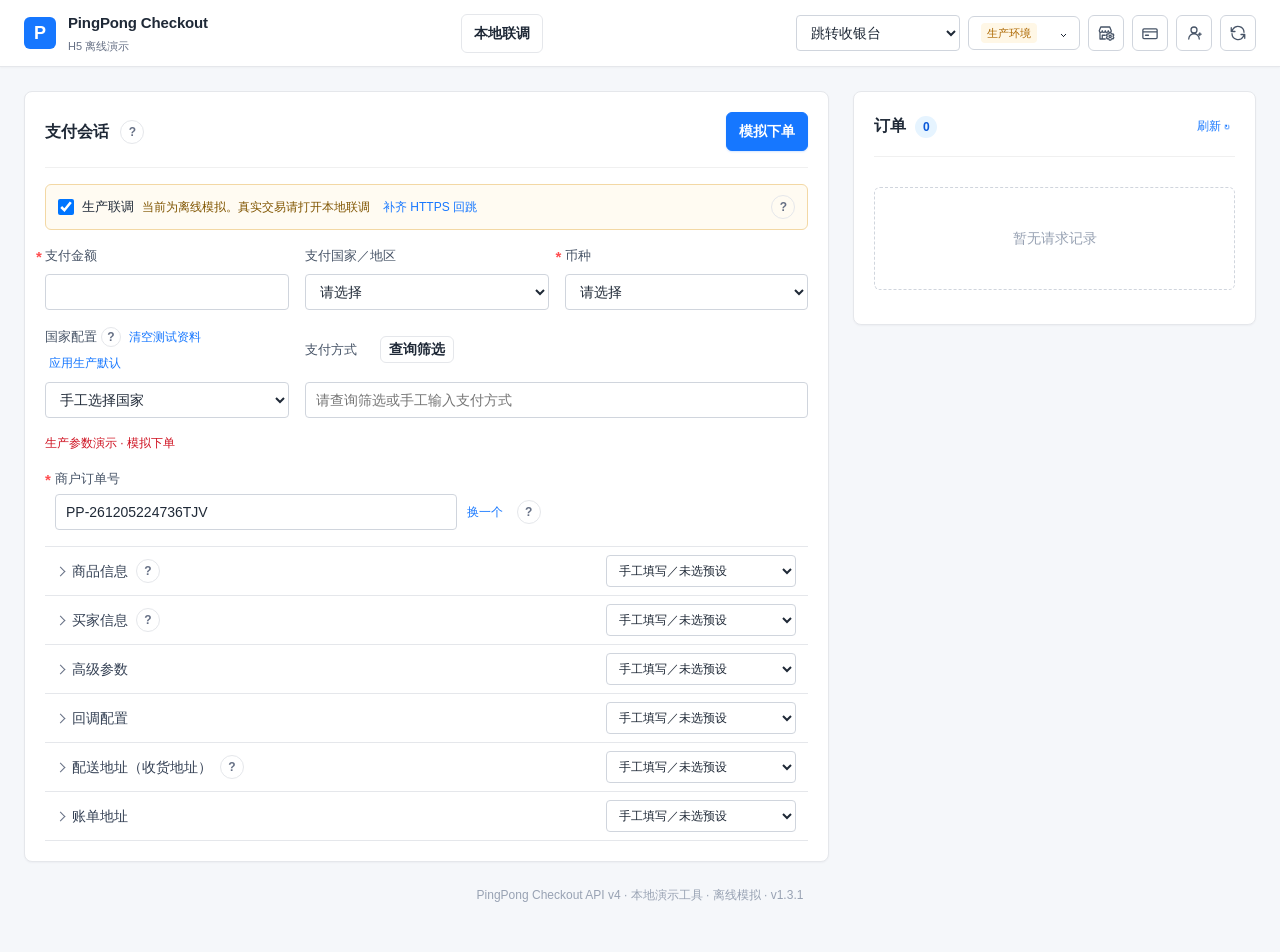
==== commit a89938e9: "Pages v1.3.1 让首次访问直接进入可用演示" ====
--- a/index.html
+++ b/index.html
@@ -1,6 +1,6 @@
 <!doctype html>
 <html lang="zh-CN">
-<head><meta http-equiv="Content-Security-Policy" content="default-src 'none'; script-src 'self'; style-src 'self' 'unsafe-inline'; img-src 'self' data:; connect-src 'none'; frame-src http://127.0.0.1:18791; form-action 'none'; base-uri 'none'"><meta charset="UTF-8" /><meta name="viewport" content="width=device-width, initial-scale=1.0" /><title>PingPong Checkout · H5 Demo</title><link rel="stylesheet" href="styles.css?v=1.3.0" /></head>
+<head><meta http-equiv="Content-Security-Policy" content="default-src 'none'; script-src 'self'; style-src 'self' 'unsafe-inline'; img-src 'self' data:; connect-src 'none'; frame-src http://127.0.0.1:18791; form-action 'none'; base-uri 'none'"><meta charset="UTF-8" /><meta name="viewport" content="width=device-width, initial-scale=1.0" /><title>PingPong Checkout · H5 Demo</title><link rel="stylesheet" href="styles.css?v=1.3.1" /></head>
 <body>
 <header class="topbar"><div class="brand"><span class="brand-mark">P</span><div><b>PingPong Checkout</b><small>H5 离线演示</small></div></div><button type="button" id="openLocal" class="secondary-btn local-entry">本地联调</button><div class="top-actions"><select id="checkoutMode" aria-label="收银台模式"><option value="redirect">跳转收银台</option><option value="embedded">内嵌收银台</option><option value="elements">Element SDK</option><option value="onepage">OnePage Checkout</option></select><div class="environment-menu"><button id="envMenuToggle" class="secondary-btn top-action-control" aria-expanded="false" aria-controls="envMenu"><span id="envBadge" class="badge prod">生产环境</span><span class="chevron" aria-hidden="true">⌄</span></button><div id="envMenu" class="environment-dropdown" hidden><button data-env="production" class="env-btn"><span class="env-kind">PROD</span><b>生产环境</b><em id="productionState">未配置</em></button><button data-env="sandbox" class="env-btn"><span class="env-kind">TEST</span><b>沙箱环境</b><em id="sandboxState">未配置</em></button></div></div><button id="openMerchantConfig" class="icon-btn action-icon" type="button" aria-label="商户设置"><svg aria-hidden="true" viewBox="0 0 24 24"><path d="M3 9l2-5h12l2 5M3 9c0 3 4 3 4 0 0 3 4 3 4 0 0 3 4 3 4 0 0 2 2 3 4 1M4 12v8h7M7 20v-5h4"/><g transform="translate(17.5 16.5)"><path d="m-1-5 2 0 .5 1.3 1 .6 1.4-.2 1 1.7-.9 1.1v1l.9 1.1-1 1.7-1.4-.2-1 .6L1 5h-2l-.5-1.3-1-.6-1.4.2-1-1.7.9-1.1v-1l-.9-1.1 1-1.7 1.4.2 1-.6z"/><circle r="1.5"/></g></svg><span class="action-label">商户设置</span></button><button id="openPaymentConfig" class="icon-btn action-icon" type="button" aria-label="支付设置"><svg aria-hidden="true" viewBox="0 0 24 24"><path d="M4 6.5h16A1.5 1.5 0 0 1 21.5 8v10A1.5 1.5 0 0 1 20 19.5H4A1.5 1.5 0 0 1 2.5 18V8A1.5 1.5 0 0 1 4 6.5Zm-1.5 4h19M6 15h4"/></svg><span class="action-label">支付设置</span></button><button id="openProfiles" class="icon-btn action-icon" type="button" aria-label="资料设置"><svg aria-hidden="true" viewBox="0 0 24 24"><path d="M12 12a4 4 0 1 0 0-8 4 4 0 0 0 0 8Zm-7 8a7 7 0 0 1 14 0M18 13.5h3.5M19.75 11.75v3.5"/></svg><span class="action-label">资料设置</span></button><button class="icon-btn action-icon" id="refreshBtn" type="button" aria-label="刷新配置"><svg aria-hidden="true" viewBox="0 0 24 24"><path d="M20 11a8 8 0 0 0-14.8-4L3 10m0 0V5m0 5h5M4 13a8 8 0 0 0 14.8 4L21 14m0 0v5m0-5h-5"/></svg><span class="action-label">刷新配置</span></button></div></header>
 <main class="shell"><nav class="workspace-jump" aria-label="工作区导航"><a href="#paymentWorkspace">支付会话</a><a href="#ordersWorkspace">查看订单</a></nav><section class="workspace">
@@ -26,7 +26,7 @@
 <p id="formHelp" hidden>折叠项仍参与必填校验；提交时自动展开未完成项。红色 * 表示当前必填项，空可选字段不发送。账单地址为实物及其他虚拟类必填项；勾选账单与配送一致时持续同步。</p><p id="formError" class="error" role="alert" hidden></p>
 </form><section class="result-panel" id="resultPanel" hidden><div class="panel-head"><h2>调用结果</h2><span id="resultStatus" class="status-pill">等待中</span></div><div id="resultContent" class="result-content"></div></section></section>
 <aside class="panel orders-panel" id="ordersWorkspace" tabindex="-1"><div class="panel-head"><h2>订单 <span id="orderCount" class="count">0</span></h2><div class="config-actions"><button class="text-btn" id="reloadOrders">刷新 ↻</button></div></div><div id="ordersBody" class="order-list"><p class="empty">暂无请求记录</p></div></aside>
-</section><footer>PingPong Checkout API v4 · 本地演示工具 · 离线模拟 · v1.3.0</footer></main>
+</section><footer>PingPong Checkout API v4 · 本地演示工具 · 离线模拟 · v1.3.1</footer></main>
 <dialog id="configDialog" aria-labelledby="configTitle"><div class="config-panel"><div class="panel-head config-dialog-head"><h2 id="configTitle">商家配置</h2><button class="secondary-btn" id="exportConfig" type="button">导出当前配置</button><button class="secondary-btn" id="downloadTemplate" type="button">下载导入模板</button><label class="secondary-btn file-btn">导入新配置<input id="excelInput" type="file" accept=".xlsx" aria-label="导入新商家配置" /></label><button id="closeConfig" class="dialog-close" type="button" aria-label="关闭商家配置"><span aria-hidden="true">×</span></button></div><div class="settings-heading"><p id="configEnvironment" class="config-help"></p><button type="button" class="help-btn" data-help-source="merchantHelp merchantSecurityHelp" data-help-title="商家配置与密钥安全" aria-label="商家配置与密钥安全说明" aria-haspopup="dialog">?</button></div><div class="merchant-selector"><label for="merchantSelect">商户（Remark）</label><select id="merchantSelect" aria-label="按备注选择当前环境商户"><option value="">暂无商户</option></select></div><p id="configMessage" role="status" class="config-help"></p><div class="endpoint"><span>API Endpoint</span><code id="endpoint"></code></div><div class="credentials" hidden><div class="credential-row"><span>accId</span><code id="accId">未配置</code></div><div class="credential-row"><span>clientId</span><code id="clientId">未配置</code></div><div class="credential-row"><span>salt</span><code>••••••••••••••••••••</code></div></div><section class="credential-editor"><label>Remark<input id="editRemark" type="text" autocomplete="off" placeholder="商户备注" /></label><label>accId<input id="editAccId" type="text" autocomplete="off" /></label><label>clientId<input id="editClientId" type="text" autocomplete="off" /></label><label>salt<input id="editSalt" type="text" autocomplete="off" spellcheck="false" /></label><div class="dialog-footer"><button class="primary-btn" id="saveConfig">保存当前商户配置</button></div></section><p id="merchantHelp" hidden>按 Remark 选择商户并自动填入 accId、clientId、salt，可修改备注后保存。两个环境分别记忆最近选择；切换商户或导入会销毁旧支付组件，需重新发起交易。同名或空备注会显示脱敏 accId，仍重复时显示商户标识。密钥留空保留原值。Excel 支持同一环境多行商户；支付方式配置请使用顶部独立入口。</p><p id="merchantSecurityHelp" hidden>环境导出文件包含全部商户的明文 accId、clientId、salt 密钥，请仅保存在安全位置，勿上传公共平台或转发。下载导入模板为空白模板，不含现有密钥；列顺序为 environment、importMode、clientId、accId、salt、Remark。模板使用 merge 合并商户；备份使用 replace 完整替换对应环境的商户列表，包括空值。导出读取已保存值，请先保存编辑。</p></div></dialog>
 <dialog id="paymentConfigDialog" aria-labelledby="paymentConfigTitle"><div class="panel-head config-dialog-head"><h2 id="paymentConfigTitle">支付配置</h2><button id="exportPaymentConfig" class="secondary-btn" type="button">导出当前配置</button><button id="downloadPaymentTemplate" class="secondary-btn" type="button">下载导入模板</button><label class="secondary-btn file-btn">导入新配置<input id="paymentConfigInput" type="file" accept=".json,application/json" aria-label="导入新支付配置" /></label><button id="closePaymentConfig" class="dialog-close" type="button" aria-label="关闭支付配置"><span aria-hidden="true">×</span></button></div><div class="settings-heading"><h3>三列 TSV</h3><button type="button" class="help-btn" data-help-source="paymentHelp" data-help-title="支付配置格式" aria-label="支付配置格式说明" aria-haspopup="dialog">?</button></div><p id="paymentHelp" hidden>国家／地区、Payment Method、交易币种三列。与环境密钥分开保存；仅明确可调用的组合参与下拉联动，不猜测 XB 或复合方法。导入后先预览，再确认保存。</p><label class="sr-only" for="paymentConfigPaste">粘贴三列 TSV</label><textarea id="paymentConfigPaste" rows="5" placeholder="国家／地区&#9;Payment Method&#9;交易币种"></textarea><button id="previewPaymentConfig" class="secondary-btn">预览粘贴内容</button><p id="paymentConfigMessage" role="status" class="config-help"></p><pre id="paymentConfigPreview"></pre><div class="dialog-footer"><button id="savePaymentConfig" class="primary-btn" disabled>确认保存此配置</button></div><details class="advanced"><summary>查看当前原始行</summary><pre id="paymentConfigRows"></pre></details></dialog>
 <dialog id="profilesDialog" aria-labelledby="profilesTitle"><div class="panel-head config-dialog-head"><h2 id="profilesTitle">买家信息配置</h2><button id="exportProfiles" class="secondary-btn" type="button">导出当前配置</button><button id="downloadProfilesTemplate" class="secondary-btn" type="button">下载导入模板</button><label class="secondary-btn file-btn">导入新配置<input id="profilesInput" type="file" accept=".xlsx" aria-label="导入新买家资料配置" /></label><button id="closeProfiles" class="dialog-close" type="button" aria-label="关闭买家信息配置"><span aria-hidden="true">×</span></button></div><div class="settings-heading"><h3>资料与匹配规则</h3><button type="button" class="help-btn" data-help-source="profilesHelp profileRulesHelp" data-help-title="买家资料与匹配规则" aria-label="买家资料配置说明" aria-haspopup="dialog">?</button></div><p id="profilesHelp" hidden>统一管理国家、商品、买家、高级参数、回调、配送、账单与匹配规则。下载多 Sheet Excel 后修改并上传：先校验预览，再确认保存，不会直接发起支付。默认合成资料仅用于沙箱，生产环境会隐藏这些预设并跳过对应匹配规则。“应用生产默认”仅补数量 1、收款延迟 0，不生成真实商品、买家、地址或 HTTPS 回跳；若含测试资料，会先完整清空业务资料。</p><p id="profilesMessage" class="config-help" role="status"></p><pre id="profilesPreview"></pre><div class="dialog-footer"><button id="saveProfiles" class="primary-btn" type="button" disabled>确认保存预览配置</button></div><details class="advanced"><summary>当前全部资料与规则</summary><pre id="profilesCurrent"></pre></details><p id="profileRulesHelp" hidden>匹配优先级按国家、支付方式、币种中已指定条件数量决定：精确三元 → 双维（如国家＋币种）→ 单维（如国家）→ 通用。同分按规则行顺序选首条，多支付方式命中不同规则时可点击资料匹配详情查看选择。未命中分区保留原值；已命中分区会覆盖人工填写内容。</p></dialog>
@@ -39,13 +39,17 @@
 <dialog id="localWorkspaceDialog" aria-labelledby="localTitle">
 <div id="localViewport" inert></div>
 <section class="local-setup">
-  <h2 id="localTitle">本地联调</h2>
-  <p id="localStatus" role="status">正在连接本机联调台…</p>
+  <h2 id="localTitle">在这台电脑上启动本地联调</h2>
+  <p id="localStatus" role="status">正在连接这台电脑上的联调台…</p>
   <div class="local-install">
-    <p>启动本机运行包后，联调台会在当前页面打开。首次使用请下载并解压，Mac 双击 <b>Start.command</b>，Windows 安装 Node.js 22 或以上版本后双击 <b>Start.cmd</b>。</p>
+    <ol>
+      <li>下载本地运行包，将 ZIP 完整解压到一个文件夹。</li>
+      <li>Mac 双击 <b>Start.command</b>。Windows 安装 <a href="https://nodejs.org/en/download" target="_blank" rel="noopener noreferrer">Node.js 22 或更高版本</a> 后，双击 <b>Start.cmd</b>。</li>
+      <li>保持启动窗口打开，回到此页即可连接并导入自己的商户 Excel。</li>
+    </ol>
     <div class="local-actions">
-      <button class="primary-btn" id="loadLocal" type="button">重新连接</button>
-      <a href="downloads/checkout-local-v1.2.0.zip" download>下载运行包 v1.2.0</a>
+      <a class="primary-btn" href="downloads/checkout-local-v1.2.0.zip" download>下载本地运行包</a>
+      <button class="secondary-btn" id="loadLocal" type="button">我已启动，连接本机</button>
       <a href="http://127.0.0.1:18791/" target="_blank" rel="noopener noreferrer">独立窗口打开</a>
     </div>
   </div>
@@ -61,5 +65,5 @@
   </nav>
 </details>
 </dialog>
-<script src="checkout-options.js?v=1.3.0"></script><script src="demo-profiles.js?v=1.3.0"></script><script src="offline.js?v=1.3.0"></script><script src="local-workspace.js?v=1.3.0"></script><script src="app.js?v=1.3.0"></script>
+<script src="checkout-options.js?v=1.3.1"></script><script src="demo-profiles.js?v=1.3.1"></script><script src="offline.js?v=1.3.1"></script><script src="local-workspace.js?v=1.3.1"></script><script src="app.js?v=1.3.1"></script>
 </body></html>
--- a/styles.css
+++ b/styles.css
@@ -124,8 +124,10 @@
 #localStatus { color: var(--muted); }
 .local-actions { display: flex; align-items: center; flex-wrap: wrap; gap: 12px 16px; margin: 16px 0; }
 .local-actions a, #localTools a { color: var(--teal); text-underline-offset: 3px; }
-.local-install, #localViewport, #localTools { display: none; }
-#localWorkspaceDialog.waiting .local-install { display: block; }
+.local-install ol { padding-inline-start: 1.5rem; line-height: 1.65; }
+.local-install li + li { margin-top: 8px; }
+.local-actions a.primary-btn { display: inline-flex; align-items: center; text-decoration: none; color: white; }
+#localViewport, #localTools { display: none; }
 #localWorkspaceDialog.connected .local-setup { display: none; }
 #localWorkspaceDialog.connected #localViewport { display: block; position: absolute; inset: 0; }
 #localViewport iframe { display: block; width: 100%; height: 100%; border: 0; background: white; }
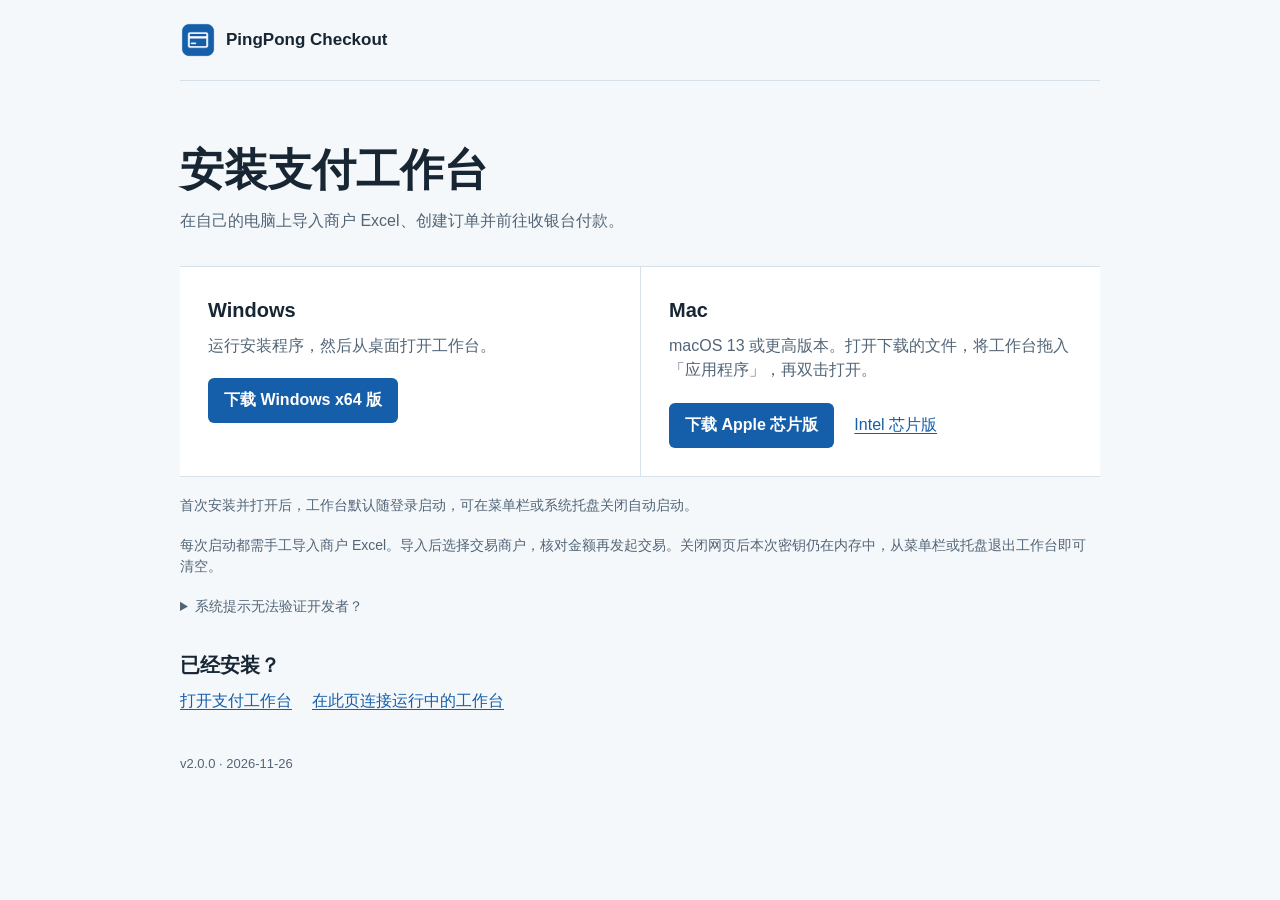
==== commit f11330d3: "Publish desktop payment workbench download page v2.0.0" ====
--- a/index.html
+++ b/index.html
@@ -1,69 +1,34 @@
 <!doctype html>
 <html lang="zh-CN">
-<head><meta http-equiv="Content-Security-Policy" content="default-src 'none'; script-src 'self'; style-src 'self' 'unsafe-inline'; img-src 'self' data:; connect-src 'none'; frame-src http://127.0.0.1:18791; form-action 'none'; base-uri 'none'"><meta charset="UTF-8" /><meta name="viewport" content="width=device-width, initial-scale=1.0" /><title>PingPong Checkout · H5 Demo</title><link rel="stylesheet" href="styles.css?v=1.3.1" /></head>
+<head>
+  <meta charset="utf-8">
+  <meta name="viewport" content="width=device-width, initial-scale=1">
+  <meta name="checkout-pages" content="2.0.0">
+  <meta http-equiv="Content-Security-Policy" content="default-src 'none'; script-src 'self'; style-src 'self'; img-src 'self'; frame-src http://127.0.0.1:18791; form-action 'none'; base-uri 'none'">
+  <title>支付工作台 · PingPong Checkout</title>
+  <link rel="stylesheet" href="styles.css?v=2.0.0">
+</head>
 <body>
-<header class="topbar"><div class="brand"><span class="brand-mark">P</span><div><b>PingPong Checkout</b><small>H5 离线演示</small></div></div><button type="button" id="openLocal" class="secondary-btn local-entry">本地联调</button><div class="top-actions"><select id="checkoutMode" aria-label="收银台模式"><option value="redirect">跳转收银台</option><option value="embedded">内嵌收银台</option><option value="elements">Element SDK</option><option value="onepage">OnePage Checkout</option></select><div class="environment-menu"><button id="envMenuToggle" class="secondary-btn top-action-control" aria-expanded="false" aria-controls="envMenu"><span id="envBadge" class="badge prod">生产环境</span><span class="chevron" aria-hidden="true">⌄</span></button><div id="envMenu" class="environment-dropdown" hidden><button data-env="production" class="env-btn"><span class="env-kind">PROD</span><b>生产环境</b><em id="productionState">未配置</em></button><button data-env="sandbox" class="env-btn"><span class="env-kind">TEST</span><b>沙箱环境</b><em id="sandboxState">未配置</em></button></div></div><button id="openMerchantConfig" class="icon-btn action-icon" type="button" aria-label="商户设置"><svg aria-hidden="true" viewBox="0 0 24 24"><path d="M3 9l2-5h12l2 5M3 9c0 3 4 3 4 0 0 3 4 3 4 0 0 3 4 3 4 0 0 2 2 3 4 1M4 12v8h7M7 20v-5h4"/><g transform="translate(17.5 16.5)"><path d="m-1-5 2 0 .5 1.3 1 .6 1.4-.2 1 1.7-.9 1.1v1l.9 1.1-1 1.7-1.4-.2-1 .6L1 5h-2l-.5-1.3-1-.6-1.4.2-1-1.7.9-1.1v-1l-.9-1.1 1-1.7 1.4.2 1-.6z"/><circle r="1.5"/></g></svg><span class="action-label">商户设置</span></button><button id="openPaymentConfig" class="icon-btn action-icon" type="button" aria-label="支付设置"><svg aria-hidden="true" viewBox="0 0 24 24"><path d="M4 6.5h16A1.5 1.5 0 0 1 21.5 8v10A1.5 1.5 0 0 1 20 19.5H4A1.5 1.5 0 0 1 2.5 18V8A1.5 1.5 0 0 1 4 6.5Zm-1.5 4h19M6 15h4"/></svg><span class="action-label">支付设置</span></button><button id="openProfiles" class="icon-btn action-icon" type="button" aria-label="资料设置"><svg aria-hidden="true" viewBox="0 0 24 24"><path d="M12 12a4 4 0 1 0 0-8 4 4 0 0 0 0 8Zm-7 8a7 7 0 0 1 14 0M18 13.5h3.5M19.75 11.75v3.5"/></svg><span class="action-label">资料设置</span></button><button class="icon-btn action-icon" id="refreshBtn" type="button" aria-label="刷新配置"><svg aria-hidden="true" viewBox="0 0 24 24"><path d="M20 11a8 8 0 0 0-14.8-4L3 10m0 0V5m0 5h5M4 13a8 8 0 0 0 14.8 4L21 14m0 0v5m0-5h-5"/></svg><span class="action-label">刷新配置</span></button></div></header>
-<main class="shell"><nav class="workspace-jump" aria-label="工作区导航"><a href="#paymentWorkspace">支付会话</a><a href="#ordersWorkspace">查看订单</a></nav><section class="workspace">
-<section class="panel form-panel" id="paymentWorkspace" tabindex="-1"><div class="panel-head"><h2>支付会话</h2><button type="button" class="help-btn" data-help-source="formHelp" data-help-title="填写与校验" aria-label="表单填写说明" aria-haspopup="dialog">?</button><div class="config-actions"><button id="submitBtn" class="primary-btn" type="submit" form="checkoutForm"><span id="submitLabel">模拟下单</span></button></div></div>
-<form id="checkoutForm" novalidate>
-<div id="productionTestControls" class="production-controls"><label class="checkbox-label"><input type="checkbox" id="productionTestMode" checked /> 生产联调</label><span class="risk-note">当前为离线模拟。真实交易请打开本地联调</span><button type="button" id="fillTestReturns" class="text-btn" disabled>补齐 HTTPS 回跳</button><button type="button" class="help-btn" data-help-source="productionHelp" data-help-title="生产联调" aria-label="生产联调说明" aria-haspopup="dialog">?</button><p id="productionHelp" hidden>开启后允许测试买家／地址，调用真实网关而非模拟，可能产生真实扣款。可使用各分区测试预设。成功和取消默认返回 GitHub Pages。异步通知请填写可接收 POST 的商户 HTTPS 地址，或留空。最终支付状态请通过查单或验签通知确认。含测试资料时，请启用生产联调后提交，或清空测试资料再填写真实资料。</p></div>
-<section id="elementsSettings" class="elements-settings" hidden><div class="settings-heading"><label>Element SDK 组件<select id="elementType"><option value="">请选择组件</option><option value="applePayButton">Apple Pay 按钮</option><option value="googlePayButton">Google Pay 按钮</option><option value="paypalButton">PayPal 按钮</option></select></label><button type="button" class="help-btn" data-help-source="elementRouteStatus elementHelp" data-help-title="Element SDK" aria-label="Element SDK 说明" aria-haspopup="dialog">?</button></div><p id="elementRouteStatus" class="config-help" role="status" hidden>请选择组件；支付方式将按组件精确同步。</p><div id="elementHelp" hidden><p>仅支持当前沙箱／FRA 生产环境，需明确国家、币种及支持该组件的支付配置。Google Pay 优先内嵌 3DS；PayPal 完成后由 SDK 跳转成功回跳 URL（merchantResultUrl）。这不是 Alipay 的内嵌替代方案，渠道授权仍可能跳转。PayPal 仅支持普通钱包，Venmo 和 PayPal Pay Later 会明确拒绝，不会自动转换为 PayPal。</p><p>发起交易后冻结本次订单资料；之后修改表单不影响已挂载按钮，需要重新发起交易。</p></div></section>
-<section id="onepageSettings" class="elements-settings" hidden><div class="settings-heading"><b>OnePage Checkout</b><button type="button" class="help-btn" data-help-source="onepageHelp" data-help-title="OnePage Checkout" aria-label="OnePage Checkout 说明" aria-haspopup="dialog">?</button></div><div id="onepageHelp" hidden><p>OnePage Checkout：需明确国家和币种，支付方式可多选或不指定。发起交易仅初始化 SDK；买家点击组件支付按钮后才调用后端预下单。本次订单资料已冻结，修改表单后需重新发起交易，不会仅改变组件金额。</p><p>本演示未配置 Apple Pay 所需的绑卡／周期付款参数，不保证 OnePage Apple Pay 可用，也不会自动生成 recurring 参数。浏览器、HTTPS 安全上下文和商户域名验证可能限制钱包使用。Google Pay 若未返回支付方式，请仅选择 GooglePay 重新发起，或改用 Element SDK。钱包和渠道仍可能打开授权窗口；最终结果以可信通知或服务端查询为准。</p></div></section>
-<div class="payment-grid">
-<label>支付金额<input id="amount" value="" inputmode="decimal" required /></label>
-<label>支付国家／地区<select id="tradeCountry"><option value="">请选择</option></select></label>
-<label>币种<select id="currency"><option value="">请选择</option></select></label>
-<div class="country-routing"><div class="country-tools"><label for="countryPreset">国家配置</label><button type="button" class="help-btn" data-help-source="profileStatus profileRulesHelp" data-help-title="国家配置使用指引" aria-label="国家配置使用指引" aria-haspopup="dialog" title="使用指引">?</button><button type="button" id="clearProfileData" class="text-btn">清空测试资料</button><button type="button" id="applyProductionDefaults" class="text-btn">应用生产默认</button></div><select id="countryPreset" class="preset-select" aria-label="国家配置预设"><option value="">手工选择国家</option></select></div>
-<div class="payment-methods"><div class="method-heading"><label for="methodSelection">支付方式</label><button type="button" id="openMethodFilter" class="secondary-btn" aria-haspopup="dialog" aria-controls="methodDialog">查询筛选</button></div><div class="method-result"><input id="methodSelection" placeholder="请查询筛选或手工输入支付方式" aria-describedby="methodError" /><div id="methodError" class="error" aria-live="polite"></div></div></div></div>
-<input id="paymentMethods" type="hidden" /><p id="profileStatus" class="config-help profile-status" role="status" hidden>选择国家后自动匹配资料预设；未命中时保留现有内容。</p><p id="profileSafety" class="config-help" role="status"></p>
-<div class="fields"><label class="span-two">商户订单号<div class="input-with-action"><input id="merchantTransactionId" required maxlength="100" pattern="[A-Za-z0-9_\-]+" /><button type="button" class="text-btn" id="newOrderBtn">换一个</button><button type="button" class="help-btn" data-help="每次请求生成新号，手动修改仅覆盖本次。" data-help-title="商户订单号" aria-label="商户订单号说明" aria-haspopup="dialog">?</button></div></label></div>
-<details class="advanced" id="productSection"><summary class="section-heading">商品信息<button type="button" class="help-btn" data-help-source="amountHint" data-help-title="金额联动" aria-label="金额联动详情" aria-haspopup="dialog">?</button><select id="productPreset" class="preset-select" aria-label="商品预设"><option value="">手工填写／未选预设</option></select></summary><div class="fields"><label>商品名称<input id="productName" value="" required /></label><label>商品类型<select id="productType"><option value="">请选择</option><option value="N">实物商品</option><option value="Y">虚拟商品</option></select></label><label>商品单价<input id="unitPrice" value="" inputmode="decimal" required /></label><label>商品图片 URL<input id="productImageUrl" type="url" placeholder="https://" /></label><label>商品描述<input id="productDescription" /></label><label>数量<div class="quantity-control"><button id="quantityMinus" type="button" aria-label="减少数量">−</button><input id="quantity" value="" type="number" min="1" max="999999999" step="1" required /><button id="quantityPlus" type="button" aria-label="增加数量">+</button></div></label></div><p id="amountHint" class="config-help" aria-live="polite" hidden>数量与单价联动总额；精度无法整除时不会自动舍入。</p></details>
-<details class="advanced" id="buyerSection"><summary class="section-heading">买家信息<button type="button" class="help-btn" data-help-source="buyerHelp ipStatus" data-help-title="买家信息" aria-label="买家信息与 IP 说明" aria-haspopup="dialog">?</button><select id="buyerPreset" class="preset-select" aria-label="买家预设"><option value="">手工填写／未选预设</option></select></summary><div class="fields"><label>邮箱<input id="customerEmail" type="email" value="" required /></label><label>语言<select id="language"><option value="">请选择</option><option value="en">English</option><option value="zh-CN">简体中文</option><option value="zh-TW">繁體中文</option></select></label><label>买家 IP<input id="shopperIP" placeholder="公网 IPv4 / IPv6" /></label></div><div class="inline-tools"><button type="button" id="refreshIP" class="text-btn">重新获取公网 IP</button><span id="ipStatus" class="config-help" role="status" hidden></span><p id="buyerHelp" hidden>实物需邮箱；虚拟可用商户用户 ID。买家 IP 自动获取网络出口公网 IPv4，可手工修改。</p></div></details>
-<details class="advanced" id="advancedSection"><summary class="section-heading">高级参数<select id="advancedPreset" class="preset-select" aria-label="高级参数预设"><option value="">手工填写／未选预设</option></select></summary><div class="fields"><label>商户用户 ID<input id="merchantUserId" /></label><label>收款延迟（小时）<input id="captureDelayHours" type="number" min="-1" max="168" step="1" placeholder="0 立即扣款；-1 仅预授权" /></label></div></details>
-<details class="advanced" id="callbackSection"><summary class="section-heading">回调配置<select id="callbackPreset" class="preset-select" aria-label="回调预设"><option value="">手工填写／未选预设</option></select></summary><div class="fields"><label>成功回跳 URL<input id="payResultUrl" type="url" placeholder="https://merchant.example/success" /></label><label>取消回跳 URL<input id="payCancelUrl" type="url" placeholder="https://merchant.example/cancel" /></label><label>异步通知 URL<input id="notificationUrl" type="url" placeholder="https://merchant.example/notify（可选）" /></label></div></details>
-<details class="advanced" id="shippingSection"><summary class="section-heading">配送地址（收货地址）<button type="button" class="help-btn" data-help-source="addressStatus" data-help-title="配送地址" aria-label="配送地址详情" aria-haspopup="dialog">?</button><select id="shippingPreset" class="preset-select" aria-label="配送地址预设"><option value="">手工填写／未选预设</option></select></summary><div class="inline-tools"><button type="button" id="generateAddress" class="text-btn">按所选国家生成测试地址</button><button type="button" id="clearAddresses" class="text-btn">清空地址，改填真实资料</button></div><p id="addressStatus" class="config-help" role="status" hidden>实物商品必填。优先使用命中的地址预设；手动生成的随机测试地址仅限沙箱，不保证真实存在或可投递。</p><div class="fields"><label>国家／地区代码<input id="shippingCountry" maxlength="2" placeholder="US" /></label><label>州／省<input id="shippingState" placeholder="CA" /></label><label>城市<input id="shippingCity" /></label><label>邮编<input id="shippingPostcode" /></label><label class="span-two">街道<input id="shippingStreet" /></label></div></details>
-<details class="advanced" id="billingSection"><summary class="section-heading">账单地址<select id="billingPreset" class="preset-select" aria-label="账单地址预设"><option value="">手工填写／未选预设</option></select></summary><label class="checkbox-label"><input type="checkbox" id="sameBilling" checked />账单与配送一致</label><button type="button" class="text-btn" id="copyAddress">复制配送地址</button><div class="fields"><label>国家／地区代码<input id="billingCountry" maxlength="2" /></label><label>州／省<input id="billingState" /></label><label>城市<input id="billingCity" /></label><label>邮编<input id="billingPostcode" /></label><label class="span-two">街道<input id="billingStreet" /></label></div></details>
-<p id="formHelp" hidden>折叠项仍参与必填校验；提交时自动展开未完成项。红色 * 表示当前必填项，空可选字段不发送。账单地址为实物及其他虚拟类必填项；勾选账单与配送一致时持续同步。</p><p id="formError" class="error" role="alert" hidden></p>
-</form><section class="result-panel" id="resultPanel" hidden><div class="panel-head"><h2>调用结果</h2><span id="resultStatus" class="status-pill">等待中</span></div><div id="resultContent" class="result-content"></div></section></section>
-<aside class="panel orders-panel" id="ordersWorkspace" tabindex="-1"><div class="panel-head"><h2>订单 <span id="orderCount" class="count">0</span></h2><div class="config-actions"><button class="text-btn" id="reloadOrders">刷新 ↻</button></div></div><div id="ordersBody" class="order-list"><p class="empty">暂无请求记录</p></div></aside>
-</section><footer>PingPong Checkout API v4 · 本地演示工具 · 离线模拟 · v1.3.1</footer></main>
-<dialog id="configDialog" aria-labelledby="configTitle"><div class="config-panel"><div class="panel-head config-dialog-head"><h2 id="configTitle">商家配置</h2><button class="secondary-btn" id="exportConfig" type="button">导出当前配置</button><button class="secondary-btn" id="downloadTemplate" type="button">下载导入模板</button><label class="secondary-btn file-btn">导入新配置<input id="excelInput" type="file" accept=".xlsx" aria-label="导入新商家配置" /></label><button id="closeConfig" class="dialog-close" type="button" aria-label="关闭商家配置"><span aria-hidden="true">×</span></button></div><div class="settings-heading"><p id="configEnvironment" class="config-help"></p><button type="button" class="help-btn" data-help-source="merchantHelp merchantSecurityHelp" data-help-title="商家配置与密钥安全" aria-label="商家配置与密钥安全说明" aria-haspopup="dialog">?</button></div><div class="merchant-selector"><label for="merchantSelect">商户（Remark）</label><select id="merchantSelect" aria-label="按备注选择当前环境商户"><option value="">暂无商户</option></select></div><p id="configMessage" role="status" class="config-help"></p><div class="endpoint"><span>API Endpoint</span><code id="endpoint"></code></div><div class="credentials" hidden><div class="credential-row"><span>accId</span><code id="accId">未配置</code></div><div class="credential-row"><span>clientId</span><code id="clientId">未配置</code></div><div class="credential-row"><span>salt</span><code>••••••••••••••••••••</code></div></div><section class="credential-editor"><label>Remark<input id="editRemark" type="text" autocomplete="off" placeholder="商户备注" /></label><label>accId<input id="editAccId" type="text" autocomplete="off" /></label><label>clientId<input id="editClientId" type="text" autocomplete="off" /></label><label>salt<input id="editSalt" type="text" autocomplete="off" spellcheck="false" /></label><div class="dialog-footer"><button class="primary-btn" id="saveConfig">保存当前商户配置</button></div></section><p id="merchantHelp" hidden>按 Remark 选择商户并自动填入 accId、clientId、salt，可修改备注后保存。两个环境分别记忆最近选择；切换商户或导入会销毁旧支付组件，需重新发起交易。同名或空备注会显示脱敏 accId，仍重复时显示商户标识。密钥留空保留原值。Excel 支持同一环境多行商户；支付方式配置请使用顶部独立入口。</p><p id="merchantSecurityHelp" hidden>环境导出文件包含全部商户的明文 accId、clientId、salt 密钥，请仅保存在安全位置，勿上传公共平台或转发。下载导入模板为空白模板，不含现有密钥；列顺序为 environment、importMode、clientId、accId、salt、Remark。模板使用 merge 合并商户；备份使用 replace 完整替换对应环境的商户列表，包括空值。导出读取已保存值，请先保存编辑。</p></div></dialog>
-<dialog id="paymentConfigDialog" aria-labelledby="paymentConfigTitle"><div class="panel-head config-dialog-head"><h2 id="paymentConfigTitle">支付配置</h2><button id="exportPaymentConfig" class="secondary-btn" type="button">导出当前配置</button><button id="downloadPaymentTemplate" class="secondary-btn" type="button">下载导入模板</button><label class="secondary-btn file-btn">导入新配置<input id="paymentConfigInput" type="file" accept=".json,application/json" aria-label="导入新支付配置" /></label><button id="closePaymentConfig" class="dialog-close" type="button" aria-label="关闭支付配置"><span aria-hidden="true">×</span></button></div><div class="settings-heading"><h3>三列 TSV</h3><button type="button" class="help-btn" data-help-source="paymentHelp" data-help-title="支付配置格式" aria-label="支付配置格式说明" aria-haspopup="dialog">?</button></div><p id="paymentHelp" hidden>国家／地区、Payment Method、交易币种三列。与环境密钥分开保存；仅明确可调用的组合参与下拉联动，不猜测 XB 或复合方法。导入后先预览，再确认保存。</p><label class="sr-only" for="paymentConfigPaste">粘贴三列 TSV</label><textarea id="paymentConfigPaste" rows="5" placeholder="国家／地区&#9;Payment Method&#9;交易币种"></textarea><button id="previewPaymentConfig" class="secondary-btn">预览粘贴内容</button><p id="paymentConfigMessage" role="status" class="config-help"></p><pre id="paymentConfigPreview"></pre><div class="dialog-footer"><button id="savePaymentConfig" class="primary-btn" disabled>确认保存此配置</button></div><details class="advanced"><summary>查看当前原始行</summary><pre id="paymentConfigRows"></pre></details></dialog>
-<dialog id="profilesDialog" aria-labelledby="profilesTitle"><div class="panel-head config-dialog-head"><h2 id="profilesTitle">买家信息配置</h2><button id="exportProfiles" class="secondary-btn" type="button">导出当前配置</button><button id="downloadProfilesTemplate" class="secondary-btn" type="button">下载导入模板</button><label class="secondary-btn file-btn">导入新配置<input id="profilesInput" type="file" accept=".xlsx" aria-label="导入新买家资料配置" /></label><button id="closeProfiles" class="dialog-close" type="button" aria-label="关闭买家信息配置"><span aria-hidden="true">×</span></button></div><div class="settings-heading"><h3>资料与匹配规则</h3><button type="button" class="help-btn" data-help-source="profilesHelp profileRulesHelp" data-help-title="买家资料与匹配规则" aria-label="买家资料配置说明" aria-haspopup="dialog">?</button></div><p id="profilesHelp" hidden>统一管理国家、商品、买家、高级参数、回调、配送、账单与匹配规则。下载多 Sheet Excel 后修改并上传：先校验预览，再确认保存，不会直接发起支付。默认合成资料仅用于沙箱，生产环境会隐藏这些预设并跳过对应匹配规则。“应用生产默认”仅补数量 1、收款延迟 0，不生成真实商品、买家、地址或 HTTPS 回跳；若含测试资料，会先完整清空业务资料。</p><p id="profilesMessage" class="config-help" role="status"></p><pre id="profilesPreview"></pre><div class="dialog-footer"><button id="saveProfiles" class="primary-btn" type="button" disabled>确认保存预览配置</button></div><details class="advanced"><summary>当前全部资料与规则</summary><pre id="profilesCurrent"></pre></details><p id="profileRulesHelp" hidden>匹配优先级按国家、支付方式、币种中已指定条件数量决定：精确三元 → 双维（如国家＋币种）→ 单维（如国家）→ 通用。同分按规则行顺序选首条，多支付方式命中不同规则时可点击资料匹配详情查看选择。未命中分区保留原值；已命中分区会覆盖人工填写内容。</p></dialog>
-<dialog id="orderDetailDialog" aria-labelledby="orderDetailTitle"><div class="panel-head"><h2 id="orderDetailTitle">订单 Detail</h2><button type="button" class="help-btn" data-help="本机保存的完整订单字段与状态；不重新查询支付网关。Query 下拉中的 Sale Query 查询支付，Refund Query 查询已发起的退款，不会重新退款。支付状态与括号内退款状态独立；已退款金额仅统计已确认成功的金额。原始接口记录请查看 Log。" data-help-title="订单详情" aria-label="订单详情说明" aria-haspopup="dialog">?</button><button id="closeOrderDetail" class="secondary-btn" type="button">关闭</button></div><pre id="orderDetailText"></pre></dialog>
-<dialog id="detailDialog" aria-labelledby="detailTitle"><div class="panel-head"><h2 id="detailTitle">订单日志</h2><button type="button" class="help-btn" data-help-source="logHelp" data-help-title="日志与资料安全" aria-label="日志与资料安全说明" aria-haspopup="dialog">?</button><button id="closeDetail" class="secondary-btn">关闭</button></div><p id="logHelp" hidden>展示本机保存的原始请求／响应及回调日志，不脱敏，可能含敏感资料，请勿外传。旧脱敏记录无法恢复；会话创建、客户端回跳均不代表付款成功。</p><pre id="logSummary" class="log-summary" aria-label="请求时间与接口摘要"></pre><details class="advanced"><summary>展开完整原始 JSON</summary><pre id="detailText"></pre></details><div id="mockActions" class="config-actions" hidden><button class="secondary-btn" data-mock-status="SIMULATED_SUCCESS">模拟成功</button><button class="secondary-btn" data-mock-status="SIMULATED_FAILED">模拟失败</button><button class="secondary-btn" data-mock-status="SIMULATED_CANCELLED">模拟取消</button></div><p id="detailError" class="error" role="status"></p></dialog>
-<dialog id="orderActionDialog" aria-labelledby="orderActionTitle"><form id="orderActionForm"><div class="panel-head"><h2 id="orderActionTitle">确认订单操作</h2><button type="button" id="closeOrderAction" class="secondary-btn">关闭</button></div><p id="orderActionSummary"></p><label id="refundAmountField" hidden>退款金额<input id="refundAmount" inputmode="decimal" /></label><p id="orderActionError" class="error" role="alert"></p><button id="confirmOrderAction" class="primary-btn" type="submit">确认操作</button></form></dialog>
-<dialog id="validationDialog" aria-labelledby="validationTitle"><div class="panel-head"><h2 id="validationTitle">请补充或修正以下信息</h2><button type="button" id="closeValidation" class="secondary-btn">关闭</button></div><p class="config-help">尚未发送请求，点击字段可定位。</p><ul id="validationList" class="validation-list"></ul></dialog>
-<dialog id="methodDialog" aria-labelledby="methodTitle"><div class="panel-head"><h2 id="methodTitle">筛选支付方式</h2></div><label for="methodSearch">搜索支付方式</label><input id="methodSearch" type="search" placeholder="输入支付方式关键字" autofocus /><div class="method-tools"><span id="methodCount" role="status"></span><button type="button" id="clearMethods" class="text-btn">全部清除</button></div><div id="methodOptions" class="method-options"></div><div class="dialog-footer"><button type="button" id="cancelMethodFilter" class="secondary-btn">取消</button><button type="button" id="applyMethodFilter" class="primary-btn">确认</button></div></dialog>
-<dialog id="helpDialog" aria-labelledby="helpTitle" aria-describedby="helpContent"><div class="panel-head"><h2 id="helpTitle">说明</h2><button id="closeHelp" class="dialog-close" type="button" aria-label="关闭说明" autofocus><span aria-hidden="true">×</span></button></div><div id="helpContent" class="help-content"></div></dialog>
-<dialog id="localWorkspaceDialog" aria-labelledby="localTitle">
-<div id="localViewport" inert></div>
-<section class="local-setup">
-  <h2 id="localTitle">在这台电脑上启动本地联调</h2>
-  <p id="localStatus" role="status">正在连接这台电脑上的联调台…</p>
-  <div class="local-install">
-    <ol>
-      <li>下载本地运行包，将 ZIP 完整解压到一个文件夹。</li>
-      <li>Mac 双击 <b>Start.command</b>。Windows 安装 <a href="https://nodejs.org/en/download" target="_blank" rel="noopener noreferrer">Node.js 22 或更高版本</a> 后，双击 <b>Start.cmd</b>。</li>
-      <li>保持启动窗口打开，回到此页即可连接并导入自己的商户 Excel。</li>
-    </ol>
-    <div class="local-actions">
-      <a class="primary-btn" href="downloads/checkout-local-v1.2.0.zip" download>下载本地运行包</a>
-      <button class="secondary-btn" id="loadLocal" type="button">我已启动，连接本机</button>
-      <a href="http://127.0.0.1:18791/" target="_blank" rel="noopener noreferrer">独立窗口打开</a>
-    </div>
-  </div>
-  <button type="button" class="text-btn" id="closeLocal">返回离线演示</button>
-</section>
-<details id="localTools">
-  <summary>联调选项</summary>
-  <nav aria-label="联调选项">
-    <span id="localVersion"></span>
-    <a id="updateLocal" href="downloads/checkout-local-v1.2.0.zip" download hidden>下载 v1.2.0 更新</a>
-    <a href="http://127.0.0.1:18791/" target="_blank" rel="noopener noreferrer">独立窗口打开</a>
-    <button type="button" class="text-btn" id="showOffline">返回离线演示</button>
-  </nav>
-</details>
-</dialog>
-<script src="checkout-options.js?v=1.3.1"></script><script src="demo-profiles.js?v=1.3.1"></script><script src="offline.js?v=1.3.1"></script><script src="local-workspace.js?v=1.3.1"></script><script src="app.js?v=1.3.1"></script>
-</body></html>
+  <header class="bar"><img src="workbench.png" alt="" width="36" height="36"><b>PingPong Checkout</b></header>
+  <main class="sheet">
+    <h1>安装支付工作台</h1>
+    <p class="intro">在自己的电脑上导入商户 Excel、创建订单并前往收银台付款。</p>
+    <section aria-label="下载桌面工作台" class="downloads">
+      <div class="platform"><h2>Windows</h2><p>运行安装程序，然后从桌面打开工作台。</p><a class="button" href="https://github.com/mylys/checkout-offline-demo/releases/download/v2.0.0/Checkout-2.0.0-windows-x64.exe">下载 Windows x64 版</a></div>
+      <div class="platform"><h2>Mac</h2><p>macOS 13 或更高版本。打开下载的文件，将工作台拖入「应用程序」，再双击打开。</p><div class="links"><a class="button" href="https://github.com/mylys/checkout-offline-demo/releases/download/v2.0.0/Checkout-2.0.0-mac-arm64.dmg">下载 Apple 芯片版</a><a href="https://github.com/mylys/checkout-offline-demo/releases/download/v2.0.0/Checkout-2.0.0-mac-x64.dmg">Intel 芯片版</a></div></div>
+    </section>
+    <p class="note">首次安装并打开后，工作台默认随登录启动，可在菜单栏或系统托盘关闭自动启动。</p>
+    <p class="note">每次启动都需手工导入商户 Excel。导入后选择交易商户，核对金额再发起交易。关闭网页后本次密钥仍在内存中，从菜单栏或托盘退出工作台即可清空。</p>
+    <details class="note"><summary>系统提示无法验证开发者？</summary><p>此版本尚未取得 Apple 公证或 Windows 发布者签名。请确认下载来自本项目的 GitHub Releases。若公司电脑限制安装，请让 IT 核准此版本。</p></details>
+    <section class="installed"><h2>已经安装？</h2>
+      <div class="links"><a href="checkout-workbench://open">打开支付工作台</a><button type="button" id="connect">在此页连接运行中的工作台</button></div>
+      <p id="status" role="status"></p>
+    </section>
+    <footer>v2.0.0 · 2026-11-26</footer>
+  </main>
+  <dialog id="workspace" aria-label="本机支付工作台">
+    <div id="viewport"></div><button id="close" type="button">返回下载页</button>
+  </dialog>
+  <script src="local-workspace.js?v=2.0.0"></script>
+</body>
+</html>
--- a/styles.css
+++ b/styles.css
@@ -1,145 +1,34 @@
-*{box-sizing:border-box}:root{--ink:#18242b;--muted:#687c80;--line:#dfe7e8;--paper:#fff;--wash:#f4f8f7;--teal:#0d6f63;--teal-2:#168b79;--red:#b74339;--shadow:0 12px 32px #1d373a12}body{margin:0;background:var(--wash);color:var(--ink);font-family:Inter,-apple-system,BlinkMacSystemFont,"PingFang SC","Microsoft YaHei",sans-serif;font-size:13px}[hidden]{display:none!important}button,input,select,textarea{font:inherit}button,summary{cursor:pointer}button:disabled{opacity:.5;cursor:not-allowed}button:focus-visible,a:focus-visible,summary:focus-visible{outline:3px solid #71c2b4;outline-offset:3px}button{border-radius:7px}input,select,textarea{width:100%;min-width:0;border:1px solid #ccd8d9;border-radius:7px;background:#fff;color:var(--ink);padding:8px 9px;height:35px;outline:none}input:focus,select:focus,textarea:focus{border-color:var(--teal);box-shadow:0 0 0 2px #0d6f6315}textarea{height:auto;resize:vertical}input[readonly]{background:var(--wash);color:var(--muted)}label{display:flex;flex-direction:column;gap:6px;min-width:0;font-size:12px;color:#41575c}h2{font-size:17px;margin:0;font-weight:650}.topbar{min-height:66px;background:#fff;border-bottom:1px solid var(--line);display:flex;align-items:center;justify-content:space-between;gap:18px;padding:12px max(22px,calc((100vw - 1440px)/2))}.brand{display:flex;gap:10px;align-items:center;flex-shrink:0}.brand-mark{width:31px;height:31px;background:var(--teal);border-radius:9px;display:grid;place-items:center;color:#fff;font-size:19px;font-weight:800}.brand b,.brand small{display:block}.brand b{font-size:14px}.brand small{font-size:10px;color:var(--muted);margin-top:3px}.top-actions{display:flex;gap:8px;align-items:center}.top-actions select{width:136px}.primary-btn,.secondary-btn,.env-btn{border:1px solid var(--line);padding:8px 12px;background:#fff;color:var(--ink);font-weight:600;white-space:nowrap}.primary-btn{background:var(--teal);border-color:var(--teal);color:#fff}.primary-btn:hover:not(:disabled){background:#085b51}.secondary-btn:hover,.env-btn:hover{background:#edf7f4}.text-btn{background:none;border:0;color:var(--teal);padding:5px;font-size:12px;white-space:nowrap}.icon-btn{background:none;border:0;font-size:23px;color:var(--muted)}.badge{font-size:11px;border-radius:30px;padding:4px 7px}.badge.prod{color:#95660b;background:#fff4d7}.badge.sandbox{color:var(--teal);background:#e6f6ef}.environment-menu{position:relative}.environment-dropdown{position:absolute;right:0;top:calc(100% + 9px);width:235px;display:grid;gap:8px;padding:12px;background:white;border:1px solid var(--line);border-radius:11px;box-shadow:var(--shadow);z-index:20}.env-btn{display:flex;justify-content:space-between;gap:12px}.env-btn em{font-style:normal;font-size:11px}.env-btn.active{border-color:var(--teal);background:#edf7f4}.shell{width:min(1440px,calc(100% - 40px));margin:22px auto}.workspace{display:grid;grid-template-columns:minmax(0,2.06fr) minmax(0,1fr);gap:18px;align-items:start}.panel{background:#fff;border:1px solid var(--line);border-radius:13px;padding:20px;min-width:0;box-shadow:0 3px 12px #1d373a04}.panel-head{display:flex;justify-content:space-between;align-items:center;gap:12px;margin-bottom:18px}.fields{display:grid;grid-template-columns:repeat(3,minmax(0,1fr));gap:11px 12px;margin:12px 0}.span-two{grid-column:span 2}.field-note{font-size:10px;color:var(--muted);line-height:1.6;align-self:end;margin:0}.input-with-action{display:flex;gap:5px;align-items:center}.input-with-action input{flex:1}.subhead{font-size:12px;font-weight:650;margin:18px 0 0}.quantity-control{display:flex;align-items:center;border:1px solid #ccd8d9;border-radius:7px;overflow:hidden;height:35px}.quantity-control input{border:0;padding:7px 2px;text-align:center;appearance:textfield;-moz-appearance:textfield}.quantity-control input::-webkit-inner-spin-button{appearance:none}.quantity-control button{border:0;border-radius:0;background:var(--wash);padding:7px 10px;height:100%;color:var(--teal);font-size:16px}.config-help{font-size:11px;line-height:1.7;color:var(--muted);margin:10px 0}.advanced{border-top:1px solid var(--line);padding:12px 0 0;margin-top:12px}.advanced summary{font-size:12px;font-weight:600}.advanced summary span{font-weight:400;font-size:10px;color:var(--muted);margin-left:6px}.advanced>label{margin:12px 0}.method-picker{border:1px solid var(--line);border-radius:8px;margin:14px 0;padding:10px 12px;background:#fafcfc}.method-picker summary{font-size:12px;font-weight:600;line-height:1.5}.method-picker summary span{font-weight:400;color:var(--muted);font-size:11px;margin-left:9px;overflow-wrap:anywhere}.method-tools{display:flex;gap:8px;margin-top:12px}.method-options{max-height:190px;overflow:auto;margin-top:10px}.method-options fieldset{border:0;margin:0;padding:0;display:grid;grid-template-columns:repeat(2,minmax(0,1fr));gap:8px}.method-options legend{font-size:11px;color:var(--muted);margin-bottom:10px}.method-options .method-choice{display:flex;flex-direction:row;align-items:center;gap:7px;font-size:12px;overflow-wrap:anywhere}.method-choice input[type=checkbox]{height:15px;width:15px;flex:0 0 15px;accent-color:var(--teal)}.sandbox-tools{display:flex;flex-wrap:wrap;gap:5px;border-top:1px solid var(--line);padding-top:14px;margin-top:16px}.sandbox-tools .secondary-btn{font-size:11px}.error{font-size:12px;color:var(--red);line-height:1.6;overflow-wrap:anywhere}.count{font-size:11px;color:var(--muted);font-weight:400;margin-left:5px}.order-list{display:grid;gap:11px}.order-card{border:1px solid var(--line);border-radius:9px;padding:13px;min-width:0}.order-top{display:flex;justify-content:space-between;align-items:start;gap:10px}.order-id{font-family:ui-monospace,monospace;font-size:12px;font-weight:600;overflow-wrap:anywhere}.order-amount{white-space:nowrap;font-size:14px;font-weight:650}.order-meta{display:flex;flex-wrap:wrap;gap:7px 12px;font-size:10px;color:var(--muted);margin:10px 0}.status{font-size:11px;overflow-wrap:anywhere}.order-actions{display:flex;flex-wrap:wrap;gap:5px;margin-top:11px}.order-actions button{border:1px solid var(--line);background:white;color:var(--teal);padding:5px 9px;font-size:11px}.empty{text-align:center;padding:52px 8px;color:var(--muted)}.result-panel{margin-top:20px;border-top:1px solid var(--line);padding-top:18px}.result-content{font-size:12px;line-height:1.7}.result-content pre,dialog pre{font-family:ui-monospace,monospace;white-space:pre-wrap;overflow-wrap:anywhere;font-size:11px;line-height:1.65;background:var(--wash);border-radius:8px;padding:12px;max-height:330px;overflow:auto}.status-pill{font-size:10px;padding:5px 8px;border-radius:20px;background:var(--wash)}.status-pill.ok{color:var(--teal);background:#e8f6ef}.status-pill.fail{color:var(--red);background:#fff0ed}.embedded-checkout{margin-top:15px;min-height:250px}.embedded-checkout pp-checkout{display:block;width:100%}footer{font-size:10px;color:var(--muted);padding:20px 2px}dialog{width:min(650px,94vw);max-height:88vh;border:1px solid var(--line);border-radius:13px;background:white;color:var(--ink);padding:24px}dialog::backdrop{background:#18242b66}dialog .config-actions{display:flex;flex-wrap:wrap;gap:9px;margin:16px 0}.endpoint{display:grid;gap:6px;font-size:11px;color:var(--muted);padding:12px;background:var(--wash);border-radius:8px}.endpoint code{overflow-wrap:anywhere}.credentials{display:grid;gap:9px;padding:14px 0}.credential-row{display:flex;justify-content:space-between;font-size:12px}.file-btn{display:inline-flex;flex-direction:row;cursor:pointer}.file-btn input{display:none}#paymentConfigPaste{font-family:ui-monospace,monospace}#paymentConfigPreview:empty{display:none}#orderActionSummary{line-height:1.8;white-space:pre-line;overflow-wrap:anywhere}#orderActionDialog{width:min(460px,94vw)}@media(min-width:1600px){.shell{margin-top:28px}}@media(max-width:1050px){.workspace{grid-template-columns:minmax(0,2.2fr) minmax(0,1fr);gap:12px}.panel{padding:16px}.fields{gap:10px 8px}.order-top{flex-direction:column;gap:7px}.topbar{padding:12px 20px}.brand small{display:none}}@media(max-width:800px){.workspace{grid-template-columns:1fr}.shell{width:calc(100% - 24px);margin:14px auto}.topbar{padding:12px;flex-wrap:wrap;gap:10px}.top-actions{margin-left:auto}.fields{grid-template-columns:repeat(2,minmax(0,1fr))}.span-two{grid-column:span 2}.field-note{grid-column:span 2}.order-top{flex-direction:row}.orders-panel{margin-top:2px}.brand b{font-size:12px}input,select,textarea{font-size:16px}.top-actions select{font-size:12px;width:116px}.top-actions .secondary-btn{font-size:11px;padding:8px}.top-actions{gap:5px}}@media(max-width:460px){.top-actions{width:100%;justify-content:space-between}.fields{grid-template-columns:1fr}.span-two,.field-note{grid-column:auto}.panel{padding:15px}.order-top{flex-direction:column}.method-options fieldset{grid-template-columns:1fr}dialog{padding:18px}.panel-head{gap:8px}.primary-btn{padding:8px 10px}.method-picker summary span{display:block;margin-left:14px;margin-top:4px}}
-.sdk-checkout-frame{display:block;width:100%;height:560px;min-height:160px;border:0;background:#fff;border-radius:8px;margin:16px 0}.sdk-host-body{margin:0;padding:8px;background:#fff}.sdk-host-body #sdkMount{min-height:140px}.top-actions #checkoutMode{width:164px}
-.elements-settings{margin-bottom:16px;padding:14px;border:1px solid #b7dacf;border-radius:9px;background:#edf6f2}.elements-settings select{max-width:300px}.elements-checkout{min-height:48px;margin:16px 0}.config-warning{padding:12px;border:1px solid #e9b16a;border-radius:7px;background:#fff4df;color:#803c0a;line-height:1.7;font-weight:600}
-.order-status{display:inline-flex;align-items:center;flex-shrink:0;padding:2px 6px;border-radius:5px;font-size:10px;font-weight:600;line-height:1.6}.order-status.success{color:#166534;background:#dcfce7;border:1px solid #86efac}.order-status.pending,.status-pill.pending{color:#854d0e;background:#fef9c3;border:1px solid #fde047}.order-status.failed{color:#991b1b;background:#fee2e2;border:1px solid #fca5a5}.log-summary{white-space:pre-wrap;overflow-wrap:anywhere;max-height:42vh;overflow:auto;font-size:12px;line-height:1.8}
-.required-field{position:relative;padding-left:10px}.required-field::before{content:"*";position:absolute;left:0;top:0;color:#c72e38;font-weight:800;font-size:15px}.inline-tools{display:flex;flex-wrap:wrap;gap:8px;align-items:center;margin:10px 0}.checkbox-label{display:flex;flex-direction:row;align-items:center;gap:8px;margin:12px 0}.checkbox-label input{width:16px;height:16px}.validation-list{margin:12px 0;padding-left:22px;max-height:60vh;overflow:auto}.validation-list li{margin:8px 0;color:var(--red)}.validation-list button{text-align:left;white-space:normal;line-height:1.6}#validationDialog{width:min(620px,calc(100vw - 28px))}
-.order-overview{min-width:0;flex:1;font-size:10px;line-height:1.7;overflow-wrap:anywhere}.order-overview .order-id{display:inline;font-size:11px;font-weight:600}.order-gap{white-space:pre}.orders-panel .order-top{align-items:flex-start;flex-wrap:nowrap;gap:8px}.order-amount{margin-left:auto;flex-shrink:0;font-size:12px}.orders-panel .order-actions{gap:4px;margin-top:8px}.orders-panel .order-actions button{padding:5px 6px;font-size:10px}#orderDetailDialog{width:min(800px,calc(100vw - 28px))}#orderDetailText{max-height:65vh;overflow:auto;white-space:pre-wrap;overflow-wrap:anywhere}
-.top-actions,.config-actions,.panel-head{flex-wrap:wrap}.orders-panel{min-width:0}.order-top{flex-wrap:wrap}.order-id{overflow-wrap:anywhere}.section-heading{display:flex;align-items:center;gap:8px;flex-wrap:wrap}.section-heading .preset-select{margin-left:auto;width:190px;max-width:100%;height:30px;padding:4px 7px;font-size:11px;font-weight:400}.section-heading span{flex-shrink:1}.profile-routing{display:flex;align-items:end;justify-content:space-between;gap:10px;flex-wrap:wrap;margin:12px 0 5px}.profile-routing label{min-width:180px;max-width:100%}.profile-status{padding:8px 10px;border-left:3px solid var(--teal);background:#eaf4f1;overflow-wrap:anywhere}#profileSafety{color:var(--red)}#profilesDialog{width:min(900px,calc(100vw - 28px));max-height:90vh}#profilesPreview,#profilesCurrent{max-height:38vh;overflow:auto;white-space:pre-wrap;overflow-wrap:anywhere}.top-actions,.config-actions,.panel-head{flex-wrap:wrap}.orders-panel{min-width:0}.order-top{flex-wrap:wrap}.order-id{overflow-wrap:anywhere}.section-heading{display:flex;align-items:center;gap:8px;flex-wrap:wrap}.section-heading .preset-select{margin-left:auto;width:190px;max-width:100%;height:30px;padding:4px 7px;font-size:11px;font-weight:400}.section-heading span{flex-shrink:1}.profile-routing{display:flex;align-items:end;justify-content:space-between;gap:10px;flex-wrap:wrap;margin:12px 0 5px}.profile-routing label{min-width:180px;max-width:100%}.profile-status{padding:8px 10px;border-left:3px solid var(--teal);background:#eaf4f1;overflow-wrap:anywhere}#profileSafety{color:var(--red)}#profilesDialog{width:min(900px,calc(100vw - 28px));max-height:90vh}#profilesPreview,#profilesCurrent{max-height:38vh;overflow:auto;white-space:pre-wrap;overflow-wrap:anywhere}@media(max-width:460px){.section-heading .preset-select{width:160px}.top-actions{flex-wrap:wrap}.profile-routing{align-items:stretch}.profile-routing label{flex:1}}
-
-/* Enterprise UI refinement: 8px grid, restrained color, high-density operations. */
-:root{--ink:#1f2937;--muted:#667085;--line:#e5e7eb;--line-strong:#d0d5dd;--paper:#fff;--wash:#f5f7fa;--teal:#1677ff;--teal-2:#4096ff;--red:#cf1322;--success:#389e0d;--warning:#d48806;--shadow:0 1px 2px rgba(16,24,40,.04)}
-body{background:var(--wash);color:var(--ink);font-size:14px;line-height:1.5}
-.topbar{position:sticky;top:0;z-index:20;min-height:64px;padding:12px 24px;background:rgba(255,255,255,.96);border-bottom:1px solid var(--line);box-shadow:0 1px 2px rgba(16,24,40,.03)}
-.brand{gap:12px}.brand-mark{width:32px;height:32px;border-radius:6px;background:var(--teal);font-size:18px}.brand b{font-size:15px;letter-spacing:-.01em}.brand small{font-size:11px;color:var(--muted)}
-.top-actions{gap:8px}.top-actions select{width:168px}.top-actions .secondary-btn,.top-actions .env-btn{height:34px;padding:6px 12px;border-radius:6px;background:#fff;border-color:var(--line-strong);font-weight:500}.top-actions .secondary-btn:hover,.top-actions .env-btn:hover{border-color:var(--teal);color:var(--teal)}
-.primary-btn,.secondary-btn,.env-btn{border-radius:6px}.primary-btn{background:var(--teal);border-color:var(--teal);box-shadow:0 1px 2px rgba(22,119,255,.18)}.primary-btn:hover:not(:disabled){background:#0958d9;border-color:#0958d9}.text-btn{color:#1677ff;font-weight:500}.text-btn:hover:not(:disabled){color:#0958d9;background:#e6f4ff}
-.shell{max-width:1600px;margin:0 auto;padding:24px}.workspace{grid-template-columns:minmax(0,2fr) minmax(400px,1fr);gap:24px;align-items:start}.form-panel{min-width:0}.panel{border:1px solid var(--line);border-radius:8px;background:var(--paper);box-shadow:var(--shadow)}.form-panel,.orders-panel{padding:20px}.panel-head{min-height:32px;gap:12px;padding-bottom:16px;margin-bottom:16px;border-bottom:1px solid #f0f0f0}.panel-head h2{font-size:16px;font-weight:600;letter-spacing:-.01em}.count{display:inline-flex;min-width:22px;height:22px;padding:0 6px;align-items:center;justify-content:center;border-radius:11px;background:#e6f4ff;color:#0958d9;font-size:12px;font-weight:600}
-.fields{gap:16px;margin:16px 0}.fields label{gap:6px;font-size:13px;color:#475467}.fields label>input,.fields label>select,.fields label>textarea,.input-with-action{margin-top:0}input,select,textarea{height:36px;border-color:var(--line-strong);border-radius:6px;padding:7px 10px;font-size:14px}input:hover,select:hover,textarea:hover{border-color:#98a2b3}input:focus,select:focus,textarea:focus{border-color:var(--teal);box-shadow:0 0 0 2px rgba(22,119,255,.12)}input[readonly]{background:#f5f7fa;color:#667085}.required-field::before{color:#ff4d4f}
-.subhead{font-size:15px;font-weight:600;color:#344054;border-bottom:1px solid #f0f0f0;padding-bottom:10px;margin-top:24px}.method-picker,.advanced{border:1px solid var(--line);border-radius:6px;background:#fff}.method-picker{margin:16px 0}.method-picker>summary,.advanced>summary{min-height:40px;padding:10px 12px;font-size:14px;font-weight:500;color:#344054}.method-picker[open]>summary,.advanced[open]>summary{border-bottom:1px solid #f0f0f0}.method-picker>div,.advanced>div,.advanced>p,.advanced>label,.advanced>.fields,.advanced>.inline-tools{margin-left:12px;margin-right:12px}.method-options{padding:12px!important}.elements-settings,.onepage-settings{padding:16px;border:1px solid #b7d7ff;border-radius:6px;background:#f0f7ff}.elements-settings p,.onepage-settings p{margin:8px 0;color:#475467}.config-warning{border-radius:6px;background:#fffbe6;border-color:#ffe58f;color:#7a4d00}
-.result-panel{margin-top:20px;border:1px solid var(--line);border-radius:8px;background:#fafcff}.result-panel .panel-head{padding:16px;margin:0}.result-content{padding:0 16px 16px}.status-pill,.order-status{border-radius:4px;font-size:12px;padding:3px 8px}.status-pill.pending,.order-status.pending{color:#d48806;background:#fffbe6;border-color:#ffe58f}.order-status.success{color:#389e0d;background:#f6ffed;border-color:#b7eb8f}.order-status.failed{color:#cf1322;background:#fff1f0;border-color:#ffa39e}
-.orders-panel{position:sticky;top:88px;max-height:calc(100vh - 112px);overflow:auto}.orders-panel .panel-head{align-items:center}.order-list{display:flex;flex-direction:column;gap:8px}.order-card,.order-item{border:1px solid var(--line);border-radius:6px;padding:12px;background:#fff;transition:border-color .15s,box-shadow .15s}.order-card:hover,.order-item:hover{border-color:#91caff;box-shadow:0 2px 6px rgba(16,24,40,.06)}.order-overview{font-size:12px;color:#667085}.order-overview .order-id{font-size:13px;color:#1f2937;font-weight:600}.order-amount{font-size:14px;font-weight:600;color:#1f2937}.orders-panel .order-actions{padding-top:8px;margin-top:8px;border-top:1px solid #f0f0f0}.orders-panel .order-actions button{border-radius:4px;color:#475467}.orders-panel .order-actions button:hover{color:#1677ff;background:#e6f4ff}.empty{text-align:center;color:#98a2b3;padding:40px 16px;border:1px dashed var(--line-strong);border-radius:6px}
-.environment-dropdown{border:1px solid var(--line);border-radius:8px;box-shadow:0 8px 24px rgba(16,24,40,.12);padding:8px;background:#fff}.environment-dropdown .env-btn{display:flex;width:100%;align-items:center;justify-content:space-between;margin:2px 0}.environment-dropdown em{font-size:12px;color:#98a2b3;font-style:normal;font-weight:400}.badge{border-radius:4px;padding:2px 6px;font-size:11px}.badge.prod{color:#0958d9;background:#e6f4ff}.badge.sandbox{color:#d48806;background:#fffbe6}
-dialog{border:0;border-radius:8px;padding:0;box-shadow:0 16px 48px rgba(16,24,40,.18)}dialog::backdrop{background:rgba(16,24,40,.45)}dialog>.panel-head,.config-panel>.panel-head{padding:16px 20px;margin:0}.config-panel,.config-panel~*{background:#fff}.config-panel{padding-bottom:20px}.config-panel>p,.config-panel>.endpoint,.config-panel>.credentials,.config-panel>details,.config-panel>.config-actions,.config-panel>.config-warning{margin-left:20px;margin-right:20px}.config-panel label{margin:12px 20px}.config-actions{gap:8px}.file-btn{cursor:pointer;border:1px solid var(--line-strong);border-radius:6px;padding:8px 12px;background:#fff}.file-btn:hover{border-color:var(--teal);color:var(--teal)}
-footer{padding:24px;color:#98a2b3;font-size:12px;text-align:center}
-@media(max-width:1180px){.shell{padding:16px}.workspace{grid-template-columns:minmax(0,1fr);gap:16px}.orders-panel{position:static;max-height:none}.order-list{display:grid;grid-template-columns:repeat(auto-fit,minmax(min(100%,400px),1fr));align-items:start}.topbar{padding:12px 16px}}
-/* Final component alignment and accessibility. */
-.shell{width:100%;max-width:1600px;margin:0 auto}
-button:focus-visible,a:focus-visible,summary:focus-visible{outline:2px solid #1677ff;outline-offset:3px}
-.secondary-btn:hover,.env-btn:hover,.env-btn.active{background:#f0f7ff}
-.config-help,.field-note{font-size:12px;line-height:1.6}.config-help:empty{display:none}
-.profile-status{padding:8px 12px;background:#f5f7fa;border-left:2px solid #91caff;border-radius:4px}
-.profile-routing{gap:12px;margin:16px 0 8px}.profile-routing label{font-size:13px}
-.method-picker,.advanced{padding:0}.advanced{margin-top:8px}
-.advanced>summary.section-heading{font-size:14px}.advanced summary span{font-size:12px}
-.section-heading .preset-select{height:32px;border-radius:4px;font-size:12px;padding:4px 8px}
-.quantity-control{height:36px;border-radius:4px;border-color:var(--line-strong)}
-input,select,textarea{border-radius:4px}textarea{height:auto;min-height:100px}
-.order-amount,#amount,#unitPrice,#quantity{font-variant-numeric:tabular-nums}
-.orders-panel .order-actions button{font-size:12px;padding:4px 6px;min-height:28px}
-.order-actions button[data-action="delete"]{color:#cf1322;border-color:#ffccc7}
-.status-pill.ok{color:#389e0d;background:#f6ffed}.status-pill.fail{color:#cf1322;background:#fff1f0}
-.badge.prod{color:#ad6800;background:#fff7e6}.badge.sandbox{color:#0958d9;background:#e6f4ff}
-.result-panel{padding-top:0}.error{padding:8px 12px;border-radius:4px;background:#fff1f0}.error:empty{display:none}
-dialog{padding:24px;max-width:calc(100vw - 32px)}
-dialog>.panel-head,.config-panel>.panel-head{padding:0 0 16px;margin-bottom:16px}
-.config-panel{padding:0}.config-panel>p,.config-panel>.endpoint,.config-panel>.credentials,.config-panel>details,.config-panel>.config-actions,.config-panel>.config-warning{margin-left:0;margin-right:0}
-.config-panel label{margin:12px}.config-panel .file-btn{margin:0}
-.environment-dropdown #openConfig{width:100%}
-@media(max-width:680px){.topbar{align-items:flex-start;flex-direction:column;position:static;padding:12px 16px;gap:12px}.top-actions{width:100%;margin-left:0;gap:8px}.top-actions select{flex:1}.brand small{display:block}.shell{margin:0;padding:12px}.form-panel,.orders-panel{padding:16px}.fields{grid-template-columns:1fr;gap:12px}.span-two,.field-note{grid-column:auto}.panel-head .config-actions{margin-left:auto}.orders-panel .order-top{flex-direction:row}.order-amount{font-size:13px}.order-overview{min-width:0}.section-heading .preset-select{max-width:100%}.top-actions #checkoutMode{width:auto;min-width:148px}dialog{padding:16px}.config-actions{flex-wrap:wrap}}
-
-/* Progressive disclosure and unified configuration actions. */
-.help-btn,.dialog-close{display:inline-grid;place-items:center;flex:0 0 auto;width:28px;height:28px;padding:0;border:0;background:transparent;color:#667085;line-height:1;border-radius:6px}
-.help-btn{font-size:12px;font-weight:600;width:24px;height:24px;border:1px solid #d0d5dd;border-radius:50%}
-.help-btn:hover,.dialog-close:hover{background:#f0f7ff;color:#1677ff;border-color:#91caff}.dialog-close{font-size:24px;width:32px;height:32px}
-.settings-heading{display:flex;align-items:center;gap:8px;margin:16px 0 8px}.settings-heading h3{font-size:14px;font-weight:500;margin:0}.settings-heading p{margin:0}.settings-heading .help-btn{margin-left:auto}
-.config-dialog-head{display:flex;align-items:center;gap:8px;flex-wrap:nowrap}.config-dialog-head h2{margin-right:auto;white-space:nowrap}.config-dialog-head .secondary-btn{font-size:13px;font-weight:500;height:36px;padding:8px 12px}.config-dialog-head .file-btn{position:relative;margin:0;display:flex;align-items:center;justify-content:center;overflow:hidden}
-.config-dialog-head .file-btn input{display:block;position:absolute;inset:0;opacity:0;width:100%;height:100%;cursor:pointer;margin:0;padding:0}.file-btn:focus-within{outline:2px solid #1677ff;outline-offset:3px}
-#configDialog,#paymentConfigDialog,#profilesDialog{width:min(900px,calc(100vw - 32px));max-height:90vh;overflow:auto}
-.credential-editor{display:grid;gap:16px;margin-top:16px}.config-panel .credential-editor label{margin:0}.dialog-footer{display:flex;justify-content:flex-end;gap:8px;margin:20px 0 0}.dialog-footer+.advanced{margin-top:20px}
-#paymentConfigPreview:empty,#profilesPreview:empty{display:none}#paymentConfigPaste{margin:8px 0 12px}
-#helpDialog{width:min(520px,calc(100vw - 32px));max-height:80vh}#helpDialog .panel-head{flex-wrap:nowrap}#helpDialog .dialog-close{margin-left:auto}#helpContent{white-space:pre-wrap;overflow-wrap:anywhere;line-height:1.8;color:#475467;margin:0}
-#productionTestControls{display:flex;align-items:center;gap:8px;flex-wrap:wrap;margin:0 0 16px;padding:8px 0;border-bottom:1px solid #f0f0f0}#productionTestControls label{display:flex;flex-direction:row;align-items:center;gap:8px;margin:0}#productionTestMode{width:16px;height:16px;margin:0}#productionTestControls .help-btn{margin-left:auto}
-.input-with-action .help-btn{align-self:center;margin:0 4px}.section-heading>.help-btn{margin-left:0}.section-heading>.preset-select{margin-left:auto}.profile-routing .help-btn{align-self:center}.section-heading span{font-size:12px}
-@media(max-width:680px){.config-dialog-head{display:grid;grid-template-columns:repeat(3,minmax(0,1fr));gap:8px;position:relative;padding-top:0}.config-dialog-head h2{grid-column:1/-1;padding-right:40px;min-height:32px;display:flex;align-items:center}.config-dialog-head .dialog-close{position:absolute;top:0;right:0}.config-dialog-head .secondary-btn{padding:6px 4px;font-size:12px;width:100%}.settings-heading{margin-top:12px}.credential-editor{gap:12px}.dialog-footer{margin-top:16px}#productionTestControls{gap:8px}#productionTestControls .help-btn{margin-left:0}}
-@media(prefers-reduced-motion:reduce){*,*::before,*::after{transition:none!important;scroll-behavior:auto!important}}
-/* Header actions: compact icon-first controls for the five high-frequency operations. */
-.top-actions{display:flex;align-items:center;justify-content:flex-end;gap:8px;min-width:0}.top-action-control{display:inline-flex;align-items:center;gap:8px}.chevron{font-size:16px;line-height:1;transform:translateY(-1px)}
-.action-icon{width:36px;height:36px;padding:0;display:inline-grid;place-items:center;border:1px solid var(--line-strong);border-radius:6px;background:#fff;color:#475467;transition:color .15s,background .15s,border-color .15s,box-shadow .15s}.action-icon svg{width:18px;height:18px;fill:none;stroke:currentColor;stroke-width:1.7;stroke-linecap:round;stroke-linejoin:round}.action-icon:hover:not(:disabled),.action-icon:focus-visible{color:var(--teal);background:#f0f7ff;border-color:#91caff;box-shadow:0 1px 3px rgba(22,119,255,.12)}.action-icon:active:not(:disabled){background:#e6f4ff}.sr-only{position:absolute;width:1px;height:1px;padding:0;margin:-1px;overflow:hidden;clip:rect(0,0,0,0);white-space:nowrap;border:0}
-.environment-menu{position:relative}.environment-menu>.top-action-control{min-width:112px;justify-content:space-between}.environment-dropdown{position:absolute;right:0;top:calc(100% + 8px);z-index:40;min-width:190px}.environment-dropdown #openConfig{display:none}
-@media(max-width:900px){.top-actions{gap:6px}.top-actions #checkoutMode{width:150px}.environment-menu>.top-action-control{min-width:104px}.action-icon{width:34px;height:34px}}
-@media(max-width:680px){.top-actions{display:grid;grid-template-columns:minmax(0,1fr) auto repeat(4,36px);width:100%}.top-actions #checkoutMode{width:100%;min-width:0}.environment-menu{width:auto}.environment-menu>.top-action-control{min-width:0;width:100%;padding:6px 8px}.action-icon{width:36px;height:36px}.environment-dropdown{left:0;right:auto}.top-actions .action-icon[title="刷新配置"]{grid-column:5}}
-
-/* 说明就近按需展开，错误与请求进度保持可见。 */
-.help-btn,.dialog-close{display:inline-grid;place-items:center;flex:0 0 auto;width:32px;height:32px;padding:0;border:0;border-radius:6px;background:transparent;color:var(--muted);line-height:1;font-weight:600}
-.help-btn{font-size:12px}.help-btn::first-letter{font-weight:600}.help-btn:hover,.dialog-close:hover{color:var(--teal);background:#e6f4ff}.help-btn{border:1px solid var(--line);border-radius:50%;width:24px;height:24px}.dialog-close{font-size:24px;font-weight:400}
-.settings-heading{display:flex;align-items:center;gap:8px;margin:8px 0 16px}.settings-heading h3{margin:0;font-size:14px;font-weight:500}.settings-heading label{flex:1}.settings-heading p{margin:0}.settings-heading .help-btn{margin-left:auto}
-.form-panel>.panel-head{justify-content:flex-start}.form-panel>.panel-head>.config-actions{margin-left:auto}
-.production-controls{display:flex;align-items:center;flex-wrap:wrap;gap:8px 12px;margin-bottom:16px;padding-bottom:16px;border-bottom:1px solid var(--line)}.production-controls .checkbox-label{margin:0;font-size:13px;color:var(--ink)}.production-controls .help-btn{margin-left:auto}.risk-note{font-size:12px;color:#ad6800}
-.profile-routing{justify-content:flex-start;align-items:center}.profile-routing label{flex:1}.profile-routing>.help-btn{margin-left:auto}.section-heading .help-btn{margin-left:0}.section-heading .preset-select{margin-left:auto}.input-with-action .help-btn{align-self:center;margin-right:8px}.input-with-action input{flex:1;min-width:0}
-#configDialog,#paymentConfigDialog,#profilesDialog{width:min(900px,calc(100vw - 32px));max-height:90vh;overflow:auto}
-.config-dialog-head{display:flex;flex-wrap:wrap;align-items:center;justify-content:flex-start;gap:8px!important}.config-dialog-head h2{margin-right:auto;flex:1 0 auto;white-space:nowrap}.config-dialog-head>.secondary-btn{min-height:36px;padding:8px 12px;font-size:12px;font-weight:500}.config-dialog-head>.dialog-close{margin-left:0}
-.config-dialog-head .file-btn{position:relative;display:inline-flex;justify-content:center;overflow:hidden;margin:0;cursor:pointer;line-height:18px}
-.config-dialog-head .file-btn input{display:block;position:absolute;inset:0;opacity:0;width:100%;height:100%;padding:0;cursor:pointer}.file-btn:focus-within{outline:2px solid var(--teal);outline-offset:3px}.file-btn:has(input:disabled){opacity:.5;cursor:not-allowed}
-.credential-editor{display:grid;gap:16px;margin-top:16px}.config-panel .credential-editor label{margin:0;font-size:13px}.dialog-footer{display:flex;justify-content:flex-end;margin:16px 0}.credential-editor .dialog-footer{margin-bottom:0}
-#paymentConfigPaste{margin-bottom:12px}#paymentConfigPreview:empty,#profilesPreview:empty{display:none}#paymentConfigPreview,#paymentConfigRows{max-height:38vh;overflow:auto;white-space:pre-wrap;overflow-wrap:anywhere}
-#helpDialog{width:min(520px,calc(100vw - 32px));max-height:80vh;overflow:auto}#helpDialog .panel-head{display:flex;justify-content:space-between;align-items:center;flex-wrap:nowrap}.help-content{font-size:14px;line-height:1.8;white-space:pre-line;overflow-wrap:anywhere;color:#475467}
-@media(max-width:680px){.config-dialog-head{column-gap:8px!important;row-gap:12px!important}.config-dialog-head h2{flex-basis:100%;margin:0}.config-dialog-head>.secondary-btn{padding:8px;font-size:12px}.config-dialog-head>.dialog-close{margin-left:auto}.profile-routing{gap:8px}.profile-routing label{flex-basis:100%}.production-controls .text-btn{padding-left:0}.help-btn{width:28px;height:28px}.section-heading{gap:8px}.section-heading .preset-select{width:152px}}
-.merchant-selector{display:grid;gap:8px;margin:0 0 16px}.config-panel .merchant-selector label{margin:0;font-size:13px}.merchant-selector select{width:100%;text-overflow:ellipsis}.credential-editor input:disabled,.merchant-selector select:disabled{background:var(--wash);color:var(--muted)}
-.order-state{display:flex;align-items:center;justify-content:flex-end;flex-wrap:wrap;gap:4px;min-width:0}.order-refund{font-size:12px;line-height:1.5}.order-refund.success{color:var(--success)}.order-refund.pending{color:var(--warning)}.order-refund.failed{color:var(--red)}.order-refunded{font-size:12px;font-weight:400;color:var(--muted)}.orders-panel .order-amount{flex-shrink:1;text-align:right;overflow-wrap:anywhere;min-width:0}.order-query{position:relative;display:inline-flex}.order-query-menu{position:absolute;left:0;top:calc(100% + 4px);z-index:10;min-width:144px;padding:4px;border:1px solid var(--line);border-radius:4px;background:var(--paper);box-shadow:0 6px 16px rgba(0,0,0,.08)}.orders-panel .order-query-menu button{display:block;width:100%;padding:8px 12px;border:0;background:transparent;text-align:left;white-space:nowrap}.order-query-menu button:focus-visible{outline-offset:-2px;background:#e6f4ff}.order-query>button[aria-expanded="true"]{color:var(--teal);border-color:#91caff}
-@media(max-width:680px){.orders-panel .order-top{flex-wrap:wrap}.order-overview{flex-basis:100%}.order-state{justify-content:flex-start}.orders-panel .order-amount{margin-left:auto;max-width:100%}}
-.payment-grid{display:grid;grid-template-columns:repeat(3,minmax(0,1fr));align-items:start;gap:16px;margin:16px 0}
-.payment-grid label{gap:8px;font-size:13px;color:#475467}.payment-grid .required-field{padding-left:0}.payment-grid .required-field::before{left:-9px}
-.country-routing{min-width:0}.country-tools{display:flex;align-items:center;gap:4px;flex-wrap:wrap;margin-bottom:8px}.country-tools label,.country-tools button{white-space:nowrap}.country-tools .text-btn{font-size:9pt;line-height:1.5;padding:2px 4px}.country-tools .help-btn{width:20px;height:20px}
-.payment-methods{grid-column:2/4;min-width:0}.country-tools,.method-heading{min-height:22px}.method-heading{display:flex;align-items:center;justify-content:flex-start;gap:3ch;margin-bottom:8px}.method-heading label{margin:0}.method-heading button{padding:2px 8px;white-space:nowrap}.method-result input{display:block;width:100%;min-width:0}.method-result .error{overflow-wrap:anywhere}
-#methodDialog{width:min(480px,calc(100vw - 32px));max-height:90vh;overflow:auto}#methodDialog .method-tools{display:flex;align-items:center;justify-content:space-between;margin-top:12px;color:var(--muted)}#methodDialog .method-options{overflow:auto;max-height:38vh}#methodDialog .method-choice{overflow-wrap:anywhere}#methodDialog .dialog-footer{margin-bottom:0}
-.advanced>.section-heading::before{content:"";display:inline-block;width:6px;height:6px;flex:0 0 6px;border:solid var(--muted);border-width:0 1.5px 1.5px 0;transform:rotate(-45deg)}.advanced[open]>.section-heading::before{transform:rotate(45deg)}
-@media(min-width:681px){.country-routing,.payment-methods{display:grid;grid-row:2/span 2;grid-template-rows:subgrid;row-gap:8px}.country-routing{grid-column:1}.country-tools,.method-heading{margin-bottom:0}.country-routing>select,.method-result{align-self:start}}
-@media(max-width:680px){.payment-grid{grid-template-columns:repeat(2,minmax(0,1fr));gap:12px}.payment-grid>label:first-child,.country-routing,.payment-methods{grid-column:1/-1}}
-.orders-panel .order-top{display:grid;grid-template-columns:minmax(0,1fr) auto minmax(0,auto);align-items:start;gap:8px}.order-top .order-id{min-width:0;overflow-wrap:anywhere}.order-meta{display:flex;align-items:baseline;gap:4px 12px;flex-wrap:wrap;color:var(--muted);font-size:12px;margin:4px 0 8px}.order-meta time{font-variant-numeric:tabular-nums}
-.action-icon{display:inline-flex;align-items:center;justify-content:center;position:relative;flex:none}.action-label{display:none;white-space:nowrap;font-size:13px}.action-icon:is(:hover,:focus-visible):not(:disabled) .action-label{display:block;position:absolute;top:calc(100% + 4px);right:0;z-index:42;padding:4px 8px;border:1px solid var(--line);border-radius:4px;background:var(--paper);color:var(--ink);pointer-events:none}.environment-dropdown{width:240px;padding:4px}.environment-dropdown .env-btn{display:grid;grid-template-columns:44px 1fr auto;align-items:center;gap:8px;text-align:left;width:100%;padding:8px;border-radius:4px}.env-kind{font-size:10px;text-align:center;color:#873800;background:#fff1d9;border-radius:4px;padding:3px}.env-btn[data-env=sandbox] .env-kind{color:#065f46;background:#e6f5ef}.env-btn[aria-pressed=true] b::after{content:' ✓'}.environment-dropdown .env-btn em{font-size:12px;font-style:normal;color:var(--muted)}.top-actions button:focus-visible{outline:2px solid var(--teal);outline-offset:2px}.environment-dropdown .env-btn:focus-visible{outline-offset:-2px}
-@media(max-width:680px){.top-actions{display:grid;grid-template-columns:repeat(4,minmax(0,1fr));gap:8px}.top-actions #checkoutMode,.top-actions .environment-menu{width:100%;grid-column:span 2}.top-actions .action-icon{height:40px;width:100%}.top-actions .action-icon[title]{grid-column:auto}.environment-dropdown{right:0;left:auto;max-width:calc(100vw - 32px)}.order-state{max-width:100px}.advanced>.section-heading .preset-select{flex:1;max-width:152px;min-width:96px}.orders-panel .order-actions button{min-height:36px}.top-actions .action-icon{border-color:var(--line);background:#fafbfc}}
-.workspace-jump{display:none}
-@media(max-width:1180px){.workspace-jump{display:flex;justify-content:flex-end;gap:16px;margin:0 0 12px}.workspace-jump a{color:#344054;text-underline-offset:4px;font-size:13px}.workspace>section,.workspace>aside{scroll-margin-top:88px}}
-@media(max-width:680px){.workspace>section,.workspace>aside{scroll-margin-top:12px}}
-#checkoutForm>.advanced{border-radius:0;border-width:0 0 1px;margin:0}#checkoutForm>.advanced:first-of-type{border-top-width:1px}#checkoutForm>.advanced>summary{min-height:48px;padding:8px 12px}#checkoutForm>.advanced[open]>summary,#checkoutForm>.advanced>summary:hover{background:#f5f7fa}
-#productionTestControls{border:1px solid #f3d8a4;border-radius:6px;background:#fffbf2;padding:8px 12px}.risk-note{color:#805500}
-.orders-panel .order-actions button[data-action="delete"]{margin-inline-start:auto;color:#a33131;border-color:#ead6d6}.order-card:focus-within{border-color:#91caff}
-.result-panel .panel-head{background:#f5f7fa}.result-content:not(:empty){padding-top:16px}.result-content pre,dialog pre{border:1px solid var(--line);border-radius:4px;font-size:12px;line-height:1.65}.dialog-footer{border-top:1px solid var(--line);padding-top:16px}
-@media(min-width:681px){.credential-editor{grid-template-columns:repeat(2,minmax(0,1fr))}.credential-editor .dialog-footer{grid-column:1/-1}}
-@media(prefers-reduced-motion:reduce){*{scroll-behavior:auto!important;transition:none!important}}
-
-.local-entry { flex: none; }
-@media (max-width:680px) { .topbar { position:relative; } .local-entry { position:absolute; top:12px; right:16px; } }
-
-html:has(#localWorkspaceDialog[open]) { overflow: hidden; }
-#localWorkspaceDialog {
-  position: fixed; inset: 0; margin: 0; padding: 0;
-  width: 100%; max-width: none; height: 100vh; height: 100dvh; max-height: none;
-  border: 0; border-radius: 0; box-shadow: none; background: var(--paper); overflow: auto;
-}
-#localWorkspaceDialog[open] { display: grid; place-items: center; }
-.local-setup { width: min(100%, 36rem); padding: 24px; }
-.local-setup h2 { margin: 0; font-size: 20px; }
-.local-setup p { margin: 12px 0; line-height: 1.6; }
-#localStatus { color: var(--muted); }
-.local-actions { display: flex; align-items: center; flex-wrap: wrap; gap: 12px 16px; margin: 16px 0; }
-.local-actions a, #localTools a { color: var(--teal); text-underline-offset: 3px; }
-.local-install ol { padding-inline-start: 1.5rem; line-height: 1.65; }
-.local-install li + li { margin-top: 8px; }
-.local-actions a.primary-btn { display: inline-flex; align-items: center; text-decoration: none; color: white; }
-#localViewport, #localTools { display: none; }
-#localWorkspaceDialog.connected .local-setup { display: none; }
-#localWorkspaceDialog.connected #localViewport { display: block; position: absolute; inset: 0; }
-#localViewport iframe { display: block; width: 100%; height: 100%; border: 0; background: white; }
-#localWorkspaceDialog.connected #localTools {
-  display: block; position: absolute; right: max(8px, env(safe-area-inset-right)); bottom: max(8px, env(safe-area-inset-bottom));
-  background: var(--paper); border: 1px solid var(--line); border-radius: 6px; font-size: 13px;
-}
-#localTools summary { cursor: pointer; padding: 6px 10px; color: var(--muted); }
-#localTools nav { display: grid; gap: 8px; padding: 4px 12px 12px; }
-#localTools button { justify-self: start; }
-#localVersion { color: var(--muted); }
-.return-panel { max-width: 34rem; margin: 12vh auto 0; padding: 24px; }
-.return-panel h1 { margin: 0; font-size: 22px; }
-.return-panel p { margin: 12px 0 20px; line-height: 1.7; }
-.return-panel a { display: inline-flex; align-items: center; text-decoration: none; }
+*{box-sizing:border-box}
+:root{color-scheme:light;--ink:#182634;--muted:#526577;--line:#d7e1e9;--blue:#155ea9}
+body{margin:0;font:16px/1.55 -apple-system,BlinkMacSystemFont,"Segoe UI","PingFang SC","Microsoft YaHei",sans-serif;background:#f5f8fb;color:var(--ink)}
+.bar,.sheet,.return-panel{width:min(920px,calc(100% - 40px));margin-inline:auto}
+.bar{display:flex;align-items:center;gap:10px;padding:22px 0;border-bottom:1px solid var(--line)}
+.bar b{font-size:17px;font-weight:600}
+.sheet{padding:clamp(40px,7vh,80px) 0 24px}
+h1,h2,p{margin:0}
+h1{font-size:clamp(30px,5vw,44px);line-height:1.2}
+h2{font-size:20px;font-weight:600}
+.intro,.platform p,.note,.return-panel p{color:var(--muted)}
+.intro{margin:12px 0 32px}
+.downloads{display:grid;grid-template-columns:1fr 1fr;border-block:1px solid var(--line);background:white}
+.platform{padding:28px;min-width:0}
+.platform+.platform{border-left:1px solid var(--line)}
+.platform p{margin:8px 0 20px}
+.links{display:flex;align-items:center;gap:12px 20px;flex-wrap:wrap}
+a,button{color:var(--blue);font:inherit;text-underline-offset:3px}
+button{cursor:pointer}
+.button,.primary-btn{display:inline-block;background:var(--blue);color:white;border-radius:6px;text-decoration:none;padding:10px 16px;font-weight:600}
+.note{margin-top:18px;font-size:14px}
+.installed{margin-top:32px}
+.installed .links{margin-top:8px}
+.installed button{background:transparent;border:0;padding:0;text-decoration:underline}
+#status{color:var(--muted);font-size:14px;margin-top:12px}
+footer{margin-top:40px;font-size:13px;color:var(--muted)}
+html:has(dialog[open]){overflow:hidden}
+#workspace{position:fixed;inset:0;margin:0;border:0;padding:0;width:100%;height:100vh;height:100dvh;max-width:none;max-height:none}
+#viewport,#viewport iframe{display:block;width:100%;height:100%;border:0}
+#close{position:absolute;bottom:max(8px,env(safe-area-inset-bottom));right:max(8px,env(safe-area-inset-right));border:1px solid var(--line);border-radius:6px;background:white;padding:4px 10px;font-size:13px}
+.return-panel{max-width:560px;margin-top:12vh;padding:24px;background:white;border:1px solid var(--line);border-radius:6px}
+.return-panel h1{font-size:24px}
+.return-panel p{margin:12px 0 20px}
+@media(max-width:650px){.downloads{grid-template-columns:1fr}.platform{padding:20px}.platform+.platform{border-left:0;border-top:1px solid var(--line)}}
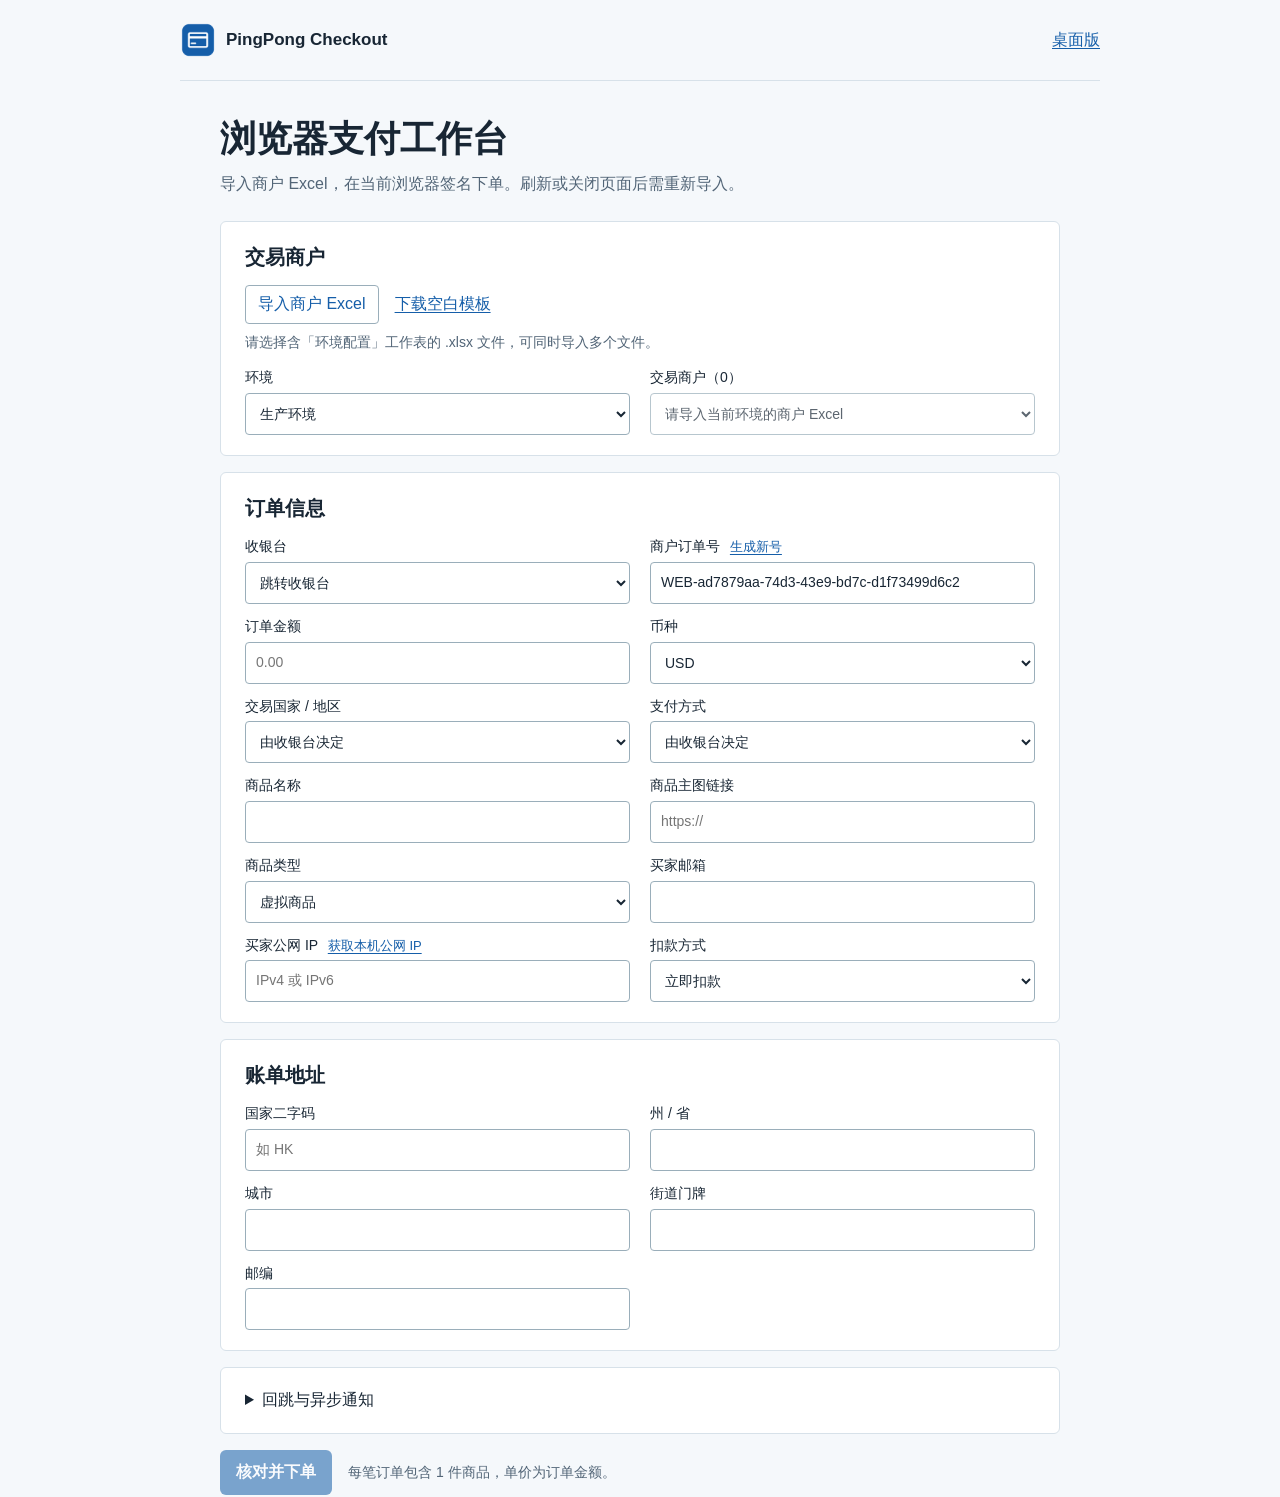
==== commit a61eb385: "Add install-free browser payment workbench to Pages v2.1.0" ====
--- a/index.html
+++ b/index.html
@@ -3,14 +3,51 @@
 <head>
   <meta charset="utf-8">
   <meta name="viewport" content="width=device-width, initial-scale=1">
-  <meta name="checkout-pages" content="2.0.0">
-  <meta http-equiv="Content-Security-Policy" content="default-src 'none'; script-src 'self'; style-src 'self'; img-src 'self'; frame-src http://127.0.0.1:18791; form-action 'none'; base-uri 'none'">
+  <meta name="checkout-pages" content="2.1.0">
+  <meta http-equiv="Content-Security-Policy" content="default-src 'none'; script-src 'self'; style-src 'self'; img-src 'self'; connect-src https://api.ipify.org https://acquirer-payment.pingpongx.com https://sandbox-acquirer-payment.pingpongx.com; frame-src 'self' http://127.0.0.1:18791; form-action 'none'; base-uri 'none'">
+  <meta name="referrer" content="no-referrer">
   <title>支付工作台 · PingPong Checkout</title>
-  <link rel="stylesheet" href="styles.css?v=2.0.0">
+  <link rel="stylesheet" href="styles.css?v=2.1.0">
 </head>
 <body>
-  <header class="bar"><img src="workbench.png" alt="" width="36" height="36"><b>PingPong Checkout</b></header>
-  <main class="sheet">
+  <header class="bar"><img src="workbench.png" alt="" width="36" height="36"><b>PingPong Checkout</b><a id="view-switch" href="?desktop=1">桌面版</a></header>
+  <main id="browser" class="sheet web">
+    <h1>浏览器支付工作台</h1>
+    <p class="intro">导入商户 Excel，在当前浏览器签名下单。刷新或关闭页面后需重新导入。</p>
+    <form id="payment" autocomplete="off">
+      <fieldset id="controls">
+        <section class="group" aria-labelledby="merchant-title">
+          <h2 id="merchant-title">交易商户</h2>
+          <div class="import-row"><label class="file-button" for="files">导入商户 Excel<input id="files" type="file" accept=".xlsx" multiple></label><a href="downloads/merchant-template-v2.1.0.xlsx" download>下载空白模板</a><button id="clear" type="button" hidden>清空密钥</button></div>
+          <p id="import-status" class="hint" role="status">请选择含「环境配置」工作表的 .xlsx 文件，可同时导入多个文件。</p>
+          <div class="fields"><label>环境<select id="env"><option value="production">生产环境</option><option value="sandbox">沙箱环境</option></select></label><label><span id="merchant-label">交易商户</span><select id="merchant" required disabled></select></label></div>
+        </section>
+        <section class="group" aria-labelledby="order-title">
+          <h2 id="order-title">订单信息</h2>
+          <div class="fields">
+            <label>收银台<select id="mode"><option value="redirect">跳转收银台</option><option value="embedded">内嵌收银台</option></select></label>
+            <label><span>商户订单号 <button id="new-id" type="button" class="link-btn">生成新号</button></span><input id="order-id" required maxlength="100" pattern="[A-Za-z0-9_\-]{1,100}"></label>
+            <label>订单金额<input id="amount" required inputmode="decimal" placeholder="0.00"></label>
+            <label>币种<select id="currency" required></select></label>
+            <label>交易国家 / 地区<select id="country"><option value="">由收银台决定</option></select></label>
+            <label>支付方式<select id="method"><option value="">由收银台决定</option></select></label>
+            <label>商品名称<input id="product" required maxlength="255"></label><label>商品主图链接<input id="image" type="url" required maxlength="255" placeholder="https://"></label>
+            <label>商品类型<select id="kind"><option value="Y">虚拟商品</option><option value="N">实物商品</option></select></label><label>买家邮箱<input id="email" type="email" required></label>
+            <label><span>买家公网 IP <button id="find-ip" type="button" class="link-btn">获取本机公网 IP</button></span><input id="ip" required placeholder="IPv4 或 IPv6"></label>
+            <label>扣款方式<select id="capture"><option value="0">立即扣款</option><option value="-1">手动扣款</option></select></label>
+          </div>
+        </section>
+        <section class="group" aria-labelledby="address-title"><h2 id="address-title">账单地址</h2><div id="billing" class="fields"></div><div id="shipping-section" hidden><h3>收货地址</h3><label class="check"><input id="same-address" type="checkbox" checked>与账单地址相同</label><div id="shipping" class="fields" hidden></div></div></section>
+        <details class="group"><summary>回跳与异步通知</summary><div class="fields"><label>成功回跳<input id="return-url" type="url" required></label><label>取消回跳<input id="cancel-url" type="url" required></label><label class="wide">异步通知（选填）<input id="notify-url" type="url" placeholder="商户接收通知的公网 HTTPS 地址"></label></div></details>
+        <div class="submit-row"><button class="button" id="submit" type="submit" disabled>核对并下单</button><span class="hint">每笔订单包含 1 件商品，单价为订单金额。</span></div>
+      </fieldset>
+    </form>
+    <p id="status-order" class="message" role="status"></p><div id="checkout"></div>
+    <section class="group" id="orders"><h2>本标签页订单</h2><p class="hint">查单需导入原商户。支付结果以验签后的网关查询为准。</p><div id="history"></div></section>
+    <footer>网页版 v2.1.0 · 2026-11-26</footer>
+  </main>
+  <dialog id="confirm-order"><form method="dialog"><h2 id="confirm-title">核对订单</h2><dl id="summary"></dl><p id="risk"></p><div class="links"><button value="cancel" autofocus>返回修改</button><button value="confirm" class="button">确认下单</button></div></form></dialog>
+  <main class="sheet" id="desktop" hidden>
     <h1>安装支付工作台</h1>
     <p class="intro">在自己的电脑上导入商户 Excel、创建订单并前往收银台付款。</p>
     <section aria-label="下载桌面工作台" class="downloads">
@@ -24,11 +61,11 @@
       <div class="links"><a href="checkout-workbench://open">打开支付工作台</a><button type="button" id="connect">在此页连接运行中的工作台</button></div>
       <p id="status" role="status"></p>
     </section>
-    <footer>v2.0.0 · 2026-11-26</footer>
+    <footer>桌面版 v2.0.0 · 2026-11-26</footer>
   </main>
   <dialog id="workspace" aria-label="本机支付工作台">
     <div id="viewport"></div><button id="close" type="button">返回下载页</button>
   </dialog>
-  <script src="local-workspace.js?v=2.0.0"></script>
+  <script type="module" src="entry.js?v=2.1.0"></script>
 </body>
 </html>
--- a/styles.css
+++ b/styles.css
@@ -32,3 +32,43 @@
 .return-panel h1{font-size:24px}
 .return-panel p{margin:12px 0 20px}
 @media(max-width:650px){.downloads{grid-template-columns:1fr}.platform{padding:20px}.platform+.platform{border-left:0;border-top:1px solid var(--line)}}
+
+[hidden]{display:none!important}
+.bar a{margin-left:auto}
+.web{max-width:840px;padding-top:36px}
+.web h1{font-size:clamp(28px,4vw,36px)}
+.web .intro{margin-bottom:24px}
+.web h2{margin:0 0 12px}
+.web h3{font-size:16px;margin:20px 0 8px}
+fieldset{min-width:0;border:0;margin:0;padding:0}
+.group{margin-bottom:16px;padding:20px 24px;background:white;border:1px solid var(--line);border-radius:6px;scroll-margin-top:16px}
+.fields{display:grid;grid-template-columns:repeat(2,minmax(0,1fr));gap:12px 20px}
+.fields label{display:grid;gap:4px;font-size:14px;font-weight:500}
+.wide{grid-column:1/-1}
+.fields input,.fields select{border:1px solid #9aaeba;border-radius:4px;width:100%;min-height:42px;padding:7px 10px;background:#fff;color:var(--ink);font:inherit;font-variant-numeric:tabular-nums}
+.check{display:block;margin:8px 0}
+.import-row,.submit-row,.order-row{display:flex;gap:12px 16px;align-items:center;flex-wrap:wrap}
+.file-button,#clear,#confirm-order button:not(.button),.order-row button{display:inline-flex;align-items:center;border:1px solid #9aaeba;background:white;border-radius:4px;padding:6px 12px;cursor:pointer;font:inherit}
+.file-button{position:relative;color:var(--blue)}
+.file-button input{position:absolute;inset:0;opacity:0;width:100%;height:100%;cursor:pointer}
+.file-button:focus-within,:focus-visible{outline:2px solid #2469a9;outline-offset:2px}
+.hint{font-size:14px;color:var(--muted);margin:8px 0 14px}
+.submit-row .hint,.order-row p{margin:0}
+.button{border:0;cursor:pointer}
+button:disabled,fieldset:disabled .file-button{opacity:.55;cursor:default}
+summary{cursor:pointer}
+details[open]>.fields{margin-top:12px}
+.message{white-space:pre-line;overflow-wrap:anywhere;font-weight:500}
+.message:not(:empty){padding:12px 0}
+#orders{margin-top:24px}
+.order-row{border-top:1px solid var(--line);padding:12px 0;justify-content:space-between;overflow-wrap:anywhere;font-variant-numeric:tabular-nums}
+.order-row small{display:block;color:var(--muted)}
+#confirm-order{border:1px solid var(--line);border-radius:8px;padding:24px;color:var(--ink);max-width:min(94vw,460px)}
+#confirm-order::backdrop{background:#17232e70}
+#summary{display:grid;grid-template-columns:auto minmax(0,1fr);gap:6px 16px}
+#summary dt{color:var(--muted)}
+#summary dd{margin:0;overflow-wrap:anywhere}
+#risk{margin:16px 0}
+#checkout iframe{width:100%;height:580px;margin:12px 0;border:1px solid var(--line);background:white}
+@media(max-width:600px){.fields{grid-template-columns:minmax(0,1fr)}.group{padding:16px}.web{padding-top:24px}}
+.link-btn{border:0;background:transparent;padding:0;margin-left:6px;text-decoration:underline;font-size:13px}
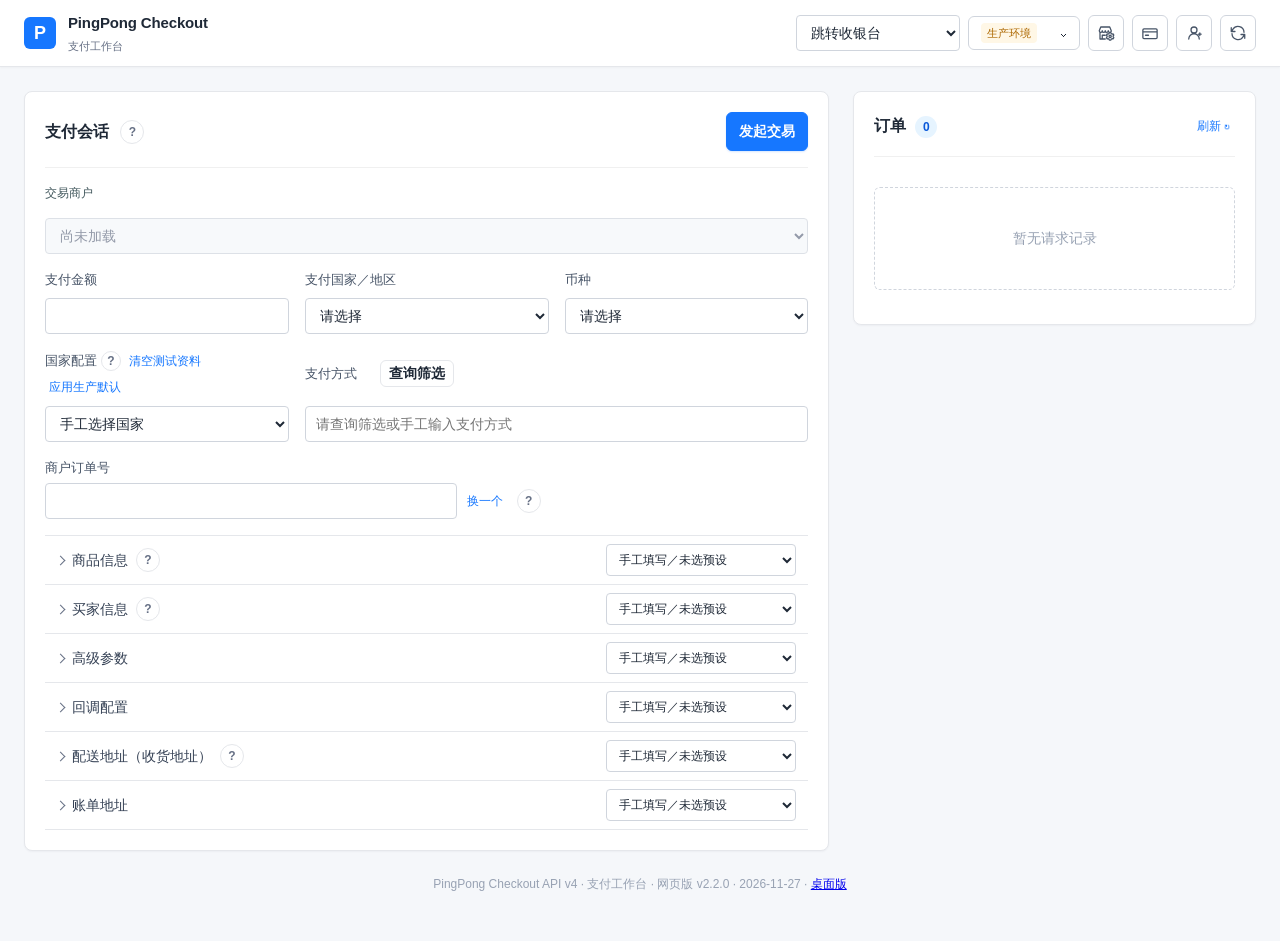
==== commit e3a3db9e: "Restore the full checkout workbench on GitHub Pages (v2.2.0)" ====
--- a/index.html
+++ b/index.html
@@ -3,51 +3,52 @@
 <head>
   <meta charset="utf-8">
   <meta name="viewport" content="width=device-width, initial-scale=1">
-  <meta name="checkout-pages" content="2.1.0">
-  <meta http-equiv="Content-Security-Policy" content="default-src 'none'; script-src 'self'; style-src 'self'; img-src 'self'; connect-src https://api.ipify.org https://acquirer-payment.pingpongx.com https://sandbox-acquirer-payment.pingpongx.com; frame-src 'self' http://127.0.0.1:18791; form-action 'none'; base-uri 'none'">
+  <meta name="checkout-pages" content="2.2.0">
+  <meta http-equiv="Content-Security-Policy" content="default-src 'none'; script-src 'self'; style-src 'self'; img-src 'self'; connect-src https://api.ipify.org https://api4.ipify.org https://ipv4.icanhazip.com https://acquirer-payment.pingpongx.com https://sandbox-acquirer-payment.pingpongx.com; frame-src 'self' http://127.0.0.1:18791; form-action 'self'; base-uri 'none'">
   <meta name="referrer" content="no-referrer">
   <title>支付工作台 · PingPong Checkout</title>
-  <link rel="stylesheet" href="styles.css?v=2.1.0">
+  <link rel="stylesheet" href="workbench.css?v=2.2.0">
 </head>
 <body>
-  <header class="bar"><img src="workbench.png" alt="" width="36" height="36"><b>PingPong Checkout</b><a id="view-switch" href="?desktop=1">桌面版</a></header>
-  <main id="browser" class="sheet web">
-    <h1>浏览器支付工作台</h1>
-    <p class="intro">导入商户 Excel，在当前浏览器签名下单。刷新或关闭页面后需重新导入。</p>
-    <form id="payment" autocomplete="off">
-      <fieldset id="controls">
-        <section class="group" aria-labelledby="merchant-title">
-          <h2 id="merchant-title">交易商户</h2>
-          <div class="import-row"><label class="file-button" for="files">导入商户 Excel<input id="files" type="file" accept=".xlsx" multiple></label><a href="downloads/merchant-template-v2.1.0.xlsx" download>下载空白模板</a><button id="clear" type="button" hidden>清空密钥</button></div>
-          <p id="import-status" class="hint" role="status">请选择含「环境配置」工作表的 .xlsx 文件，可同时导入多个文件。</p>
-          <div class="fields"><label>环境<select id="env"><option value="production">生产环境</option><option value="sandbox">沙箱环境</option></select></label><label><span id="merchant-label">交易商户</span><select id="merchant" required disabled></select></label></div>
-        </section>
-        <section class="group" aria-labelledby="order-title">
-          <h2 id="order-title">订单信息</h2>
-          <div class="fields">
-            <label>收银台<select id="mode"><option value="redirect">跳转收银台</option><option value="embedded">内嵌收银台</option></select></label>
-            <label><span>商户订单号 <button id="new-id" type="button" class="link-btn">生成新号</button></span><input id="order-id" required maxlength="100" pattern="[A-Za-z0-9_\-]{1,100}"></label>
-            <label>订单金额<input id="amount" required inputmode="decimal" placeholder="0.00"></label>
-            <label>币种<select id="currency" required></select></label>
-            <label>交易国家 / 地区<select id="country"><option value="">由收银台决定</option></select></label>
-            <label>支付方式<select id="method"><option value="">由收银台决定</option></select></label>
-            <label>商品名称<input id="product" required maxlength="255"></label><label>商品主图链接<input id="image" type="url" required maxlength="255" placeholder="https://"></label>
-            <label>商品类型<select id="kind"><option value="Y">虚拟商品</option><option value="N">实物商品</option></select></label><label>买家邮箱<input id="email" type="email" required></label>
-            <label><span>买家公网 IP <button id="find-ip" type="button" class="link-btn">获取本机公网 IP</button></span><input id="ip" required placeholder="IPv4 或 IPv6"></label>
-            <label>扣款方式<select id="capture"><option value="0">立即扣款</option><option value="-1">手动扣款</option></select></label>
-          </div>
-        </section>
-        <section class="group" aria-labelledby="address-title"><h2 id="address-title">账单地址</h2><div id="billing" class="fields"></div><div id="shipping-section" hidden><h3>收货地址</h3><label class="check"><input id="same-address" type="checkbox" checked>与账单地址相同</label><div id="shipping" class="fields" hidden></div></div></section>
-        <details class="group"><summary>回跳与异步通知</summary><div class="fields"><label>成功回跳<input id="return-url" type="url" required></label><label>取消回跳<input id="cancel-url" type="url" required></label><label class="wide">异步通知（选填）<input id="notify-url" type="url" placeholder="商户接收通知的公网 HTTPS 地址"></label></div></details>
-        <div class="submit-row"><button class="button" id="submit" type="submit" disabled>核对并下单</button><span class="hint">每笔订单包含 1 件商品，单价为订单金额。</span></div>
-      </fieldset>
-    </form>
-    <p id="status-order" class="message" role="status"></p><div id="checkout"></div>
-    <section class="group" id="orders"><h2>本标签页订单</h2><p class="hint">查单需导入原商户。支付结果以验签后的网关查询为准。</p><div id="history"></div></section>
-    <footer>网页版 v2.1.0 · 2026-11-26</footer>
-  </main>
-  <dialog id="confirm-order"><form method="dialog"><h2 id="confirm-title">核对订单</h2><dl id="summary"></dl><p id="risk"></p><div class="links"><button value="cancel" autofocus>返回修改</button><button value="confirm" class="button">确认下单</button></div></form></dialog>
-  <main class="sheet" id="desktop" hidden>
+<header class="topbar"><div class="brand"><span class="brand-mark">P</span><div><b>PingPong Checkout</b><small>支付工作台</small></div></div><div class="top-actions"><select id="checkoutMode" aria-label="收银台模式"><option value="redirect">跳转收银台</option><option value="embedded">内嵌收银台</option><option value="elements">Element SDK</option><option value="onepage">OnePage Checkout</option></select><div class="environment-menu"><button id="envMenuToggle" class="secondary-btn top-action-control" aria-expanded="false" aria-controls="envMenu"><span id="envBadge" class="badge prod">生产环境</span><span class="chevron" aria-hidden="true">⌄</span></button><div id="envMenu" class="environment-dropdown" hidden><button data-env="production" class="env-btn"><span class="env-kind">PROD</span><b>生产环境</b><em id="productionState">未配置</em></button><button data-env="sandbox" class="env-btn"><span class="env-kind">TEST</span><b>沙箱环境</b><em id="sandboxState">未配置</em></button></div></div><button id="openMerchantConfig" class="icon-btn action-icon" type="button" aria-label="商户设置"><svg aria-hidden="true" viewBox="0 0 24 24"><path d="M3 9l2-5h12l2 5M3 9c0 3 4 3 4 0 0 3 4 3 4 0 0 3 4 3 4 0 0 2 2 3 4 1M4 12v8h7M7 20v-5h4"/><g transform="translate(17.5 16.5)"><path d="m-1-5 2 0 .5 1.3 1 .6 1.4-.2 1 1.7-.9 1.1v1l.9 1.1-1 1.7-1.4-.2-1 .6L1 5h-2l-.5-1.3-1-.6-1.4.2-1-1.7.9-1.1v-1l-.9-1.1 1-1.7 1.4.2 1-.6z"/><circle r="1.5"/></g></svg><span class="action-label">商户设置</span></button><button id="openPaymentConfig" class="icon-btn action-icon" type="button" aria-label="支付设置"><svg aria-hidden="true" viewBox="0 0 24 24"><path d="M4 6.5h16A1.5 1.5 0 0 1 21.5 8v10A1.5 1.5 0 0 1 20 19.5H4A1.5 1.5 0 0 1 2.5 18V8A1.5 1.5 0 0 1 4 6.5Zm-1.5 4h19M6 15h4"/></svg><span class="action-label">支付设置</span></button><button id="openProfiles" class="icon-btn action-icon" type="button" aria-label="资料设置"><svg aria-hidden="true" viewBox="0 0 24 24"><path d="M12 12a4 4 0 1 0 0-8 4 4 0 0 0 0 8Zm-7 8a7 7 0 0 1 14 0M18 13.5h3.5M19.75 11.75v3.5"/></svg><span class="action-label">资料设置</span></button><button class="icon-btn action-icon" id="refreshBtn" type="button" aria-label="刷新配置"><svg aria-hidden="true" viewBox="0 0 24 24"><path d="M20 11a8 8 0 0 0-14.8-4L3 10m0 0V5m0 5h5M4 13a8 8 0 0 0 14.8 4L21 14m0 0v5m0-5h-5"/></svg><span class="action-label">刷新配置</span></button></div></header>
+<main class="shell"><nav class="workspace-jump" aria-label="工作区导航"><a href="#paymentWorkspace">支付会话</a><a href="#ordersWorkspace">查看订单</a></nav><section class="workspace">
+<section class="panel form-panel" id="paymentWorkspace" tabindex="-1"><div class="panel-head"><h2>支付会话</h2><button type="button" class="help-btn" data-help-source="formHelp" data-help-title="填写与校验" aria-label="表单填写说明" aria-haspopup="dialog">?</button><div class="config-actions"><button id="submitBtn" class="primary-btn" type="submit" form="checkoutForm"><span id="submitLabel">发起交易</span></button></div></div>
+<form id="checkoutForm" autocomplete="off" novalidate>
+<div id="sessionImportNotice" class="session-import" hidden><span>导入商户 Excel 后即可下单。刷新或离开本页后需重新导入。</span><button id="sessionImport" type="button" class="secondary-btn">导入商户 Excel</button></div>
+<div class="merchant-selector transaction-merchant"><label for="transactionMerchant">交易商户 <span id="merchantCount"></span></label><select id="transactionMerchant" disabled><option value="">尚未加载</option></select></div>
+<section id="elementsSettings" class="elements-settings" hidden><div class="settings-heading"><label>Element SDK 组件<select id="elementType"><option value="">请选择组件</option><option value="applePayButton">Apple Pay 按钮</option><option value="googlePayButton">Google Pay 按钮</option><option value="paypalButton">PayPal 按钮</option></select></label><button type="button" class="help-btn" data-help-source="elementRouteStatus elementHelp" data-help-title="Element SDK" aria-label="Element SDK 说明" aria-haspopup="dialog">?</button></div><p id="elementRouteStatus" class="config-help" role="status" hidden>请选择组件；支付方式将按组件精确同步。</p><div id="elementHelp" hidden><p>仅支持当前沙箱／FRA 生产环境，需明确国家、币种及支持该组件的支付配置。Google Pay 优先内嵌 3DS；PayPal 完成后由 SDK 跳转成功回跳 URL（merchantResultUrl）。这不是 Alipay 的内嵌替代方案，渠道授权仍可能跳转。PayPal 仅支持普通钱包，Venmo 和 PayPal Pay Later 会明确拒绝，不会自动转换为 PayPal。</p><p>发起交易后冻结本次订单资料；之后修改表单不影响已挂载按钮，需要重新发起交易。</p></div></section>
+<section id="onepageSettings" class="elements-settings" hidden><div class="settings-heading"><b>OnePage Checkout</b><button type="button" class="help-btn" data-help-source="onepageHelp" data-help-title="OnePage Checkout" aria-label="OnePage Checkout 说明" aria-haspopup="dialog">?</button></div><div id="onepageHelp" hidden><p>OnePage Checkout：需明确国家和币种，支付方式可多选或不指定。发起交易仅初始化 SDK；买家点击组件支付按钮后才调用浏览器签名预下单。本次订单资料已冻结，修改表单后需重新发起交易，不会仅改变组件金额。</p><p>本演示未配置 Apple Pay 所需的绑卡／周期付款参数，不保证 OnePage Apple Pay 可用，也不会自动生成 recurring 参数。浏览器、HTTPS 安全上下文和商户域名验证可能限制钱包使用。Google Pay 若未返回支付方式，请仅选择 GooglePay 重新发起，或改用 Element SDK。钱包和渠道仍可能打开授权窗口；最终结果以可信通知或服务端查询为准。</p></div></section>
+<div class="payment-grid">
+<label>支付金额<input id="amount" value="" inputmode="decimal" required /></label>
+<label>支付国家／地区<select id="tradeCountry"><option value="">请选择</option></select></label>
+<label>币种<select id="currency"><option value="">请选择</option></select></label>
+<div class="country-routing"><div class="country-tools"><label for="countryPreset">国家配置</label><button type="button" class="help-btn" data-help-source="profileStatus profileRulesHelp" data-help-title="国家配置使用指引" aria-label="国家配置使用指引" aria-haspopup="dialog" title="使用指引">?</button><button type="button" id="clearProfileData" class="text-btn">清空测试资料</button><button type="button" id="applyProductionDefaults" class="text-btn">应用生产默认</button></div><select id="countryPreset" class="preset-select" aria-label="国家配置预设"><option value="">手工选择国家</option></select></div>
+<div class="payment-methods"><div class="method-heading"><label for="methodSelection">支付方式</label><button type="button" id="openMethodFilter" class="secondary-btn" aria-haspopup="dialog" aria-controls="methodDialog">查询筛选</button></div><div class="method-result"><input id="methodSelection" placeholder="请查询筛选或手工输入支付方式" aria-describedby="methodError" /><div id="methodError" class="error" aria-live="polite"></div></div></div></div>
+<input id="paymentMethods" type="hidden" /><p id="profileStatus" class="config-help profile-status" role="status" hidden>选择国家后自动匹配资料预设；未命中时保留现有内容。</p><p id="profileSafety" class="config-help" role="status"></p>
+<div class="fields"><label class="span-two">商户订单号<div class="input-with-action"><input id="merchantTransactionId" required maxlength="100" pattern="[A-Za-z0-9_\-]+" /><button type="button" class="text-btn" id="newOrderBtn">换一个</button><button type="button" class="help-btn" data-help="每次请求生成新号，手动修改仅覆盖本次。" data-help-title="商户订单号" aria-label="商户订单号说明" aria-haspopup="dialog">?</button></div></label></div>
+<details class="advanced" id="productSection"><summary class="section-heading">商品信息<button type="button" class="help-btn" data-help-source="amountHint" data-help-title="金额联动" aria-label="金额联动详情" aria-haspopup="dialog">?</button><select id="productPreset" class="preset-select" aria-label="商品预设"><option value="">手工填写／未选预设</option></select></summary><div class="fields"><label>商品名称<input id="productName" value="" required /></label><label>商品类型<select id="productType"><option value="">请选择</option><option value="N">实物商品</option><option value="Y">虚拟商品</option></select></label><label>商品单价<input id="unitPrice" value="" inputmode="decimal" required /></label><label>商品图片 URL<input id="productImageUrl" type="url" placeholder="https://" /></label><label>商品描述<input id="productDescription" /></label><label>数量<div class="quantity-control"><button id="quantityMinus" type="button" aria-label="减少数量">−</button><input id="quantity" value="" type="number" min="1" max="999999999" step="1" required /><button id="quantityPlus" type="button" aria-label="增加数量">+</button></div></label></div><p id="amountHint" class="config-help" aria-live="polite" hidden>数量与单价联动总额；精度无法整除时不会自动舍入。</p></details>
+<details class="advanced" id="buyerSection"><summary class="section-heading">买家信息<button type="button" class="help-btn" data-help-source="buyerHelp ipStatus" data-help-title="买家信息" aria-label="买家信息与 IP 说明" aria-haspopup="dialog">?</button><select id="buyerPreset" class="preset-select" aria-label="买家预设"><option value="">手工填写／未选预设</option></select></summary><div class="fields"><label>邮箱<input id="customerEmail" type="email" value="" required /></label><label>语言<select id="language"><option value="">请选择</option><option value="en">English</option><option value="zh-CN">简体中文</option><option value="zh-TW">繁體中文</option></select></label><label>买家 IP<input id="shopperIP" placeholder="公网 IPv4 / IPv6" /></label></div><div class="inline-tools"><button type="button" id="refreshIP" class="text-btn">重新获取公网 IP</button><span id="ipStatus" class="config-help" role="status" hidden></span><p id="buyerHelp" hidden>实物需邮箱；虚拟可用商户用户 ID。买家 IP 自动获取网络出口公网 IPv4，可手工修改。</p></div></details>
+<details class="advanced" id="advancedSection"><summary class="section-heading">高级参数<select id="advancedPreset" class="preset-select" aria-label="高级参数预设"><option value="">手工填写／未选预设</option></select></summary><div class="fields"><label>商户用户 ID<input id="merchantUserId" /></label><label>收款延迟（小时）<input id="captureDelayHours" type="number" min="-1" max="168" step="1" placeholder="0 立即扣款；-1 仅预授权" /></label></div></details>
+<details class="advanced" id="callbackSection"><summary class="section-heading">回调配置<select id="callbackPreset" class="preset-select" aria-label="回调预设"><option value="">手工填写／未选预设</option></select></summary><div class="fields"><label>成功回跳 URL<input id="payResultUrl" type="url" placeholder="https://merchant.example/success" /></label><label>取消回跳 URL<input id="payCancelUrl" type="url" placeholder="https://merchant.example/cancel" /></label><label>异步通知 URL<input id="notificationUrl" type="url" placeholder="https://merchant.example/notify（可选）" /></label></div></details>
+<details class="advanced" id="shippingSection"><summary class="section-heading">配送地址（收货地址）<button type="button" class="help-btn" data-help-source="addressStatus" data-help-title="配送地址" aria-label="配送地址详情" aria-haspopup="dialog">?</button><select id="shippingPreset" class="preset-select" aria-label="配送地址预设"><option value="">手工填写／未选预设</option></select></summary><div class="inline-tools"><button type="button" id="generateAddress" class="text-btn">按所选国家生成测试地址</button><button type="button" id="clearAddresses" class="text-btn">清空地址，改填真实资料</button></div><p id="addressStatus" class="config-help" role="status" hidden>实物商品必填。优先使用命中的地址预设；手动生成的随机测试地址仅限沙箱，不保证真实存在或可投递。</p><div class="fields"><label>国家／地区代码<input id="shippingCountry" maxlength="2" placeholder="US" /></label><label>州／省<input id="shippingState" placeholder="CA" /></label><label>城市<input id="shippingCity" /></label><label>邮编<input id="shippingPostcode" /></label><label class="span-two">街道<input id="shippingStreet" /></label></div></details>
+<details class="advanced" id="billingSection"><summary class="section-heading">账单地址<select id="billingPreset" class="preset-select" aria-label="账单地址预设"><option value="">手工填写／未选预设</option></select></summary><label class="checkbox-label"><input type="checkbox" id="sameBilling" checked />账单与配送一致</label><button type="button" class="text-btn" id="copyAddress">复制配送地址</button><div class="fields"><label>国家／地区代码<input id="billingCountry" maxlength="2" /></label><label>州／省<input id="billingState" /></label><label>城市<input id="billingCity" /></label><label>邮编<input id="billingPostcode" /></label><label class="span-two">街道<input id="billingStreet" /></label></div></details>
+<p id="formHelp" hidden>折叠项仍参与必填校验；提交时自动展开未完成项。红色 * 表示当前必填项，空可选字段不发送。账单地址为实物及其他虚拟类必填项；勾选账单与配送一致时持续同步。</p><p id="formError" class="error" role="alert" hidden></p>
+</form><section class="result-panel" id="resultPanel" hidden><div class="panel-head"><h2>调用结果</h2><span id="resultStatus" class="status-pill">等待中</span></div><div id="resultContent" class="result-content"></div></section></section>
+<aside class="panel orders-panel" id="ordersWorkspace" tabindex="-1"><div class="panel-head"><h2>订单 <span id="orderCount" class="count">0</span></h2><div class="config-actions"><button class="text-btn" id="reloadOrders">刷新 ↻</button></div></div><div id="ordersBody" class="order-list"><p class="empty">暂无请求记录</p></div></aside>
+</section><footer>PingPong Checkout API v4 · 支付工作台 · 网页版 v2.2.0 · 2026-11-27 · <a href="?desktop=1">桌面版</a></footer></main>
+<dialog id="configDialog" aria-labelledby="configTitle"><div class="config-panel"><div class="panel-head config-dialog-head"><h2 id="configTitle">商家配置</h2><button class="secondary-btn" id="clearMerchants" type="button">清空本页商户</button><button class="secondary-btn" id="downloadTemplate" type="button">下载导入模板</button><label class="secondary-btn file-btn">导入新配置<input id="excelInput" type="file" accept=".xlsx" multiple aria-label="导入新商家配置" /></label><button id="closeConfig" class="dialog-close" type="button" aria-label="关闭商家配置"><span aria-hidden="true">×</span></button></div><label class="restore-mode"><input type="checkbox" id="restoreMerchants"> 按备份规则恢复（replace 会替换对应环境的商户列表）</label><div class="settings-heading"><p id="configEnvironment" class="config-help"></p><button type="button" class="help-btn" data-help-source="sessionKeyHelp" data-help-title="商家配置与密钥安全" aria-label="商家配置与密钥安全说明" aria-haspopup="dialog">?</button></div><div class="merchant-selector"><label for="merchantSelect">商户（Remark）</label><select id="merchantSelect" aria-label="按备注选择当前环境商户"><option value="">暂无商户</option></select></div><p id="configMessage" role="status" class="config-help"></p><div class="endpoint"><span>API Endpoint</span><code id="endpoint"></code></div><div class="credentials" hidden><div class="credential-row"><span>accId</span><code id="accId">未配置</code></div><div class="credential-row"><span>clientId</span><code id="clientId">未配置</code></div><div class="credential-row"><span>salt</span><code>••••••••••••••••••••</code></div></div><p id="sessionKeyHelp" hidden>可多次导入商户 Excel，再按备注选择交易商户。签名在本标签页完成；刷新、离开或清空商户后需重新导入。</p></div></dialog>
+<dialog id="paymentConfigDialog" aria-labelledby="paymentConfigTitle"><div class="panel-head config-dialog-head"><h2 id="paymentConfigTitle">支付配置</h2><button id="exportPaymentConfig" class="secondary-btn" type="button">导出当前配置</button><button id="downloadPaymentTemplate" class="secondary-btn" type="button">下载导入模板</button><label class="secondary-btn file-btn">导入新配置<input id="paymentConfigInput" type="file" accept=".json,application/json" aria-label="导入新支付配置" /></label><button id="closePaymentConfig" class="dialog-close" type="button" aria-label="关闭支付配置"><span aria-hidden="true">×</span></button></div><div class="settings-heading"><h3>三列 TSV</h3><button type="button" class="help-btn" data-help-source="paymentHelp" data-help-title="支付配置格式" aria-label="支付配置格式说明" aria-haspopup="dialog">?</button></div><p id="paymentHelp" hidden>国家／地区、Payment Method、交易币种三列。与环境密钥分开保存；仅明确可调用的组合参与下拉联动，不猜测 XB 或复合方法。导入后先预览，再确认保存。</p><label class="sr-only" for="paymentConfigPaste">粘贴三列 TSV</label><textarea id="paymentConfigPaste" rows="5" placeholder="国家／地区&#9;Payment Method&#9;交易币种"></textarea><button id="previewPaymentConfig" class="secondary-btn">预览粘贴内容</button><p id="paymentConfigMessage" role="status" class="config-help"></p><pre id="paymentConfigPreview"></pre><div class="dialog-footer"><button id="savePaymentConfig" class="primary-btn" disabled>确认保存此配置</button></div><details class="advanced"><summary>查看当前原始行</summary><pre id="paymentConfigRows"></pre></details></dialog>
+<dialog id="profilesDialog" aria-labelledby="profilesTitle"><div class="panel-head config-dialog-head"><h2 id="profilesTitle">买家信息配置</h2><button id="exportProfiles" class="secondary-btn" type="button">导出当前配置</button><button id="downloadProfilesTemplate" class="secondary-btn" type="button">下载导入模板</button><label class="secondary-btn file-btn">导入新配置<input id="profilesInput" type="file" accept=".xlsx" aria-label="导入新买家资料配置" /></label><button id="closeProfiles" class="dialog-close" type="button" aria-label="关闭买家信息配置"><span aria-hidden="true">×</span></button></div><div class="settings-heading"><h3>资料与匹配规则</h3><button type="button" class="help-btn" data-help-source="profilesHelp profileRulesHelp" data-help-title="买家资料与匹配规则" aria-label="买家资料配置说明" aria-haspopup="dialog">?</button></div><p id="profilesHelp" hidden>统一管理国家、商品、买家、高级参数、回调、配送、账单与匹配规则。下载多 Sheet Excel 后修改并上传：先校验预览，再确认保存，点击保存后资料保留至标签页关闭。默认合成资料仅用于沙箱，生产环境会隐藏这些预设并跳过对应匹配规则。“应用生产默认”仅补数量 1、收款延迟 0，并填入 HTTPS 回跳；若含测试资料，会先完整清空业务资料。</p><p id="profilesMessage" class="config-help" role="status"></p><pre id="profilesPreview"></pre><div class="dialog-footer"><button id="saveProfiles" class="primary-btn" type="button" disabled>确认保存预览配置</button></div><details class="advanced"><summary>当前全部资料与规则</summary><pre id="profilesCurrent"></pre></details><p id="profileRulesHelp" hidden>匹配优先级按国家、支付方式、币种中已指定条件数量决定：精确三元 → 双维（如国家＋币种）→ 单维（如国家）→ 通用。同分按规则行顺序选首条，多支付方式命中不同规则时可点击资料匹配详情查看选择。未命中分区保留原值；已命中分区会覆盖人工填写内容。</p></dialog>
+<dialog id="orderDetailDialog" aria-labelledby="orderDetailTitle"><div class="panel-head"><h2 id="orderDetailTitle">订单 Detail</h2><button type="button" class="help-btn" data-help="本标签页保存的订单字段与状态；不重新查询支付网关。Query 下拉中的 Sale Query 查询支付，Refund Query 查询已发起的退款，不会重新退款。支付状态与括号内退款状态独立；已退款金额仅统计已确认成功的金额。原始接口记录请查看 Log。" data-help-title="订单详情" aria-label="订单详情说明" aria-haspopup="dialog">?</button><button id="closeOrderDetail" class="secondary-btn" type="button">关闭</button></div><pre id="orderDetailText"></pre></dialog>
+<dialog id="detailDialog" aria-labelledby="detailTitle"><div class="panel-head"><h2 id="detailTitle">订单日志</h2><button type="button" class="help-btn" data-help-source="logHelp" data-help-title="日志与资料安全" aria-label="日志与资料安全说明" aria-haspopup="dialog">?</button><button id="closeDetail" class="secondary-btn">关闭</button></div><p id="logHelp" hidden>本页日志展示请求、响应和验签结果，可能含买家资料或支付令牌。刷新或离开即清空。订单摘要保留在当前标签页，可重新导入原商户查单。</p><pre id="logSummary" class="log-summary" aria-label="请求时间与接口摘要"></pre><details class="advanced"><summary>展开完整原始 JSON</summary><pre id="detailText"></pre></details><p id="detailError" class="error" role="status"></p></dialog>
+<dialog id="orderActionDialog" aria-labelledby="orderActionTitle"><form id="orderActionForm"><div class="panel-head"><h2 id="orderActionTitle">确认订单操作</h2><button type="button" id="closeOrderAction" class="secondary-btn">关闭</button></div><p id="orderActionSummary"></p><label id="refundAmountField" hidden>退款金额<input id="refundAmount" inputmode="decimal" /></label><p id="orderActionError" class="error" role="alert"></p><button id="confirmOrderAction" class="primary-btn" type="submit">确认操作</button></form></dialog>
+<dialog id="validationDialog" aria-labelledby="validationTitle"><div class="panel-head"><h2 id="validationTitle">请补充或修正以下信息</h2><button type="button" id="closeValidation" class="secondary-btn">关闭</button></div><p class="config-help">尚未发送请求，点击字段可定位。</p><ul id="validationList" class="validation-list"></ul></dialog>
+<dialog id="methodDialog" aria-labelledby="methodTitle"><div class="panel-head"><h2 id="methodTitle">筛选支付方式</h2></div><label for="methodSearch">搜索支付方式</label><input id="methodSearch" type="search" placeholder="输入支付方式关键字" autofocus /><div class="method-tools"><span id="methodCount" role="status"></span><button type="button" id="clearMethods" class="text-btn">全部清除</button></div><div id="methodOptions" class="method-options"></div><div class="dialog-footer"><button type="button" id="cancelMethodFilter" class="secondary-btn">取消</button><button type="button" id="applyMethodFilter" class="primary-btn">确认</button></div></dialog>
+<dialog id="helpDialog" aria-labelledby="helpTitle" aria-describedby="helpContent"><div class="panel-head"><h2 id="helpTitle">说明</h2><button id="closeHelp" class="dialog-close" type="button" aria-label="关闭说明" autofocus><span aria-hidden="true">×</span></button></div><div id="helpContent" class="help-content"></div></dialog>
+<dialog id="localConfirmDialog" aria-labelledby="localConfirmTitle"><h2 id="localConfirmTitle">操作确认</h2><p id="localConfirmText"></p><form method="dialog" class="dialog-footer"><button class="secondary-btn" value="cancel" autofocus>取消</button><button class="primary-btn" value="confirm">确认继续</button></form></dialog>
+<template id="desktop-view">
+  <header class="bar"><img src="workbench.png" alt="" width="36" height="36"><b>PingPong Checkout</b><a id="view-switch" href="./">浏览器版</a></header>
+  <main class="sheet" id="desktop">
     <h1>安装支付工作台</h1>
     <p class="intro">在自己的电脑上导入商户 Excel、创建订单并前往收银台付款。</p>
     <section aria-label="下载桌面工作台" class="downloads">
@@ -66,6 +67,6 @@
   <dialog id="workspace" aria-label="本机支付工作台">
     <div id="viewport"></div><button id="close" type="button">返回下载页</button>
   </dialog>
-  <script type="module" src="entry.js?v=2.1.0"></script>
-</body>
-</html>
+</template>
+<script type="module" src="entry.js?v=2.2.0"></script>
+</body></html>
--- a/workbench.css
+++ b/workbench.css
@@ -0,0 +1,119 @@
+*{box-sizing:border-box}:root{--ink:#18242b;--muted:#687c80;--line:#dfe7e8;--paper:#fff;--wash:#f4f8f7;--teal:#0d6f63;--teal-2:#168b79;--red:#b74339;--shadow:0 12px 32px #1d373a12}body{margin:0;background:var(--wash);color:var(--ink);font-family:Inter,-apple-system,BlinkMacSystemFont,"PingFang SC","Microsoft YaHei",sans-serif;font-size:13px}[hidden]{display:none!important}button,input,select,textarea{font:inherit}button,summary{cursor:pointer}button:disabled{opacity:.5;cursor:not-allowed}button:focus-visible,a:focus-visible,summary:focus-visible{outline:3px solid #71c2b4;outline-offset:3px}button{border-radius:7px}input,select,textarea{width:100%;min-width:0;border:1px solid #ccd8d9;border-radius:7px;background:#fff;color:var(--ink);padding:8px 9px;height:35px;outline:none}input:focus,select:focus,textarea:focus{border-color:var(--teal);box-shadow:0 0 0 2px #0d6f6315}textarea{height:auto;resize:vertical}input[readonly]{background:var(--wash);color:var(--muted)}label{display:flex;flex-direction:column;gap:6px;min-width:0;font-size:12px;color:#41575c}h2{font-size:17px;margin:0;font-weight:650}.topbar{min-height:66px;background:#fff;border-bottom:1px solid var(--line);display:flex;align-items:center;justify-content:space-between;gap:18px;padding:12px max(22px,calc((100vw - 1440px)/2))}.brand{display:flex;gap:10px;align-items:center;flex-shrink:0}.brand-mark{width:31px;height:31px;background:var(--teal);border-radius:9px;display:grid;place-items:center;color:#fff;font-size:19px;font-weight:800}.brand b,.brand small{display:block}.brand b{font-size:14px}.brand small{font-size:10px;color:var(--muted);margin-top:3px}.top-actions{display:flex;gap:8px;align-items:center}.top-actions select{width:136px}.primary-btn,.secondary-btn,.env-btn{border:1px solid var(--line);padding:8px 12px;background:#fff;color:var(--ink);font-weight:600;white-space:nowrap}.primary-btn{background:var(--teal);border-color:var(--teal);color:#fff}.primary-btn:hover:not(:disabled){background:#085b51}.secondary-btn:hover,.env-btn:hover{background:#edf7f4}.text-btn{background:none;border:0;color:var(--teal);padding:5px;font-size:12px;white-space:nowrap}.icon-btn{background:none;border:0;font-size:23px;color:var(--muted)}.badge{font-size:11px;border-radius:30px;padding:4px 7px}.badge.prod{color:#95660b;background:#fff4d7}.badge.sandbox{color:var(--teal);background:#e6f6ef}.environment-menu{position:relative}.environment-dropdown{position:absolute;right:0;top:calc(100% + 9px);width:235px;display:grid;gap:8px;padding:12px;background:white;border:1px solid var(--line);border-radius:11px;box-shadow:var(--shadow);z-index:20}.env-btn{display:flex;justify-content:space-between;gap:12px}.env-btn em{font-style:normal;font-size:11px}.env-btn.active{border-color:var(--teal);background:#edf7f4}.shell{width:min(1440px,calc(100% - 40px));margin:22px auto}.workspace{display:grid;grid-template-columns:minmax(0,2.06fr) minmax(0,1fr);gap:18px;align-items:start}.panel{background:#fff;border:1px solid var(--line);border-radius:13px;padding:20px;min-width:0;box-shadow:0 3px 12px #1d373a04}.panel-head{display:flex;justify-content:space-between;align-items:center;gap:12px;margin-bottom:18px}.fields{display:grid;grid-template-columns:repeat(3,minmax(0,1fr));gap:11px 12px;margin:12px 0}.span-two{grid-column:span 2}.field-note{font-size:10px;color:var(--muted);line-height:1.6;align-self:end;margin:0}.input-with-action{display:flex;gap:5px;align-items:center}.input-with-action input{flex:1}.subhead{font-size:12px;font-weight:650;margin:18px 0 0}.quantity-control{display:flex;align-items:center;border:1px solid #ccd8d9;border-radius:7px;overflow:hidden;height:35px}.quantity-control input{border:0;padding:7px 2px;text-align:center;appearance:textfield;-moz-appearance:textfield}.quantity-control input::-webkit-inner-spin-button{appearance:none}.quantity-control button{border:0;border-radius:0;background:var(--wash);padding:7px 10px;height:100%;color:var(--teal);font-size:16px}.config-help{font-size:11px;line-height:1.7;color:var(--muted);margin:10px 0}.advanced{border-top:1px solid var(--line);padding:12px 0 0;margin-top:12px}.advanced summary{font-size:12px;font-weight:600}.advanced summary span{font-weight:400;font-size:10px;color:var(--muted);margin-left:6px}.advanced>label{margin:12px 0}.method-picker{border:1px solid var(--line);border-radius:8px;margin:14px 0;padding:10px 12px;background:#fafcfc}.method-picker summary{font-size:12px;font-weight:600;line-height:1.5}.method-picker summary span{font-weight:400;color:var(--muted);font-size:11px;margin-left:9px;overflow-wrap:anywhere}.method-tools{display:flex;gap:8px;margin-top:12px}.method-options{max-height:190px;overflow:auto;margin-top:10px}.method-options fieldset{border:0;margin:0;padding:0;display:grid;grid-template-columns:repeat(2,minmax(0,1fr));gap:8px}.method-options legend{font-size:11px;color:var(--muted);margin-bottom:10px}.method-options .method-choice{display:flex;flex-direction:row;align-items:center;gap:7px;font-size:12px;overflow-wrap:anywhere}.method-choice input[type=checkbox]{height:15px;width:15px;flex:0 0 15px;accent-color:var(--teal)}.sandbox-tools{display:flex;flex-wrap:wrap;gap:5px;border-top:1px solid var(--line);padding-top:14px;margin-top:16px}.sandbox-tools .secondary-btn{font-size:11px}.error{font-size:12px;color:var(--red);line-height:1.6;overflow-wrap:anywhere}.count{font-size:11px;color:var(--muted);font-weight:400;margin-left:5px}.order-list{display:grid;gap:11px}.order-card{border:1px solid var(--line);border-radius:9px;padding:13px;min-width:0}.order-top{display:flex;justify-content:space-between;align-items:start;gap:10px}.order-id{font-family:ui-monospace,monospace;font-size:12px;font-weight:600;overflow-wrap:anywhere}.order-amount{white-space:nowrap;font-size:14px;font-weight:650}.order-meta{display:flex;flex-wrap:wrap;gap:7px 12px;font-size:10px;color:var(--muted);margin:10px 0}.status{font-size:11px;overflow-wrap:anywhere}.order-actions{display:flex;flex-wrap:wrap;gap:5px;margin-top:11px}.order-actions button{border:1px solid var(--line);background:white;color:var(--teal);padding:5px 9px;font-size:11px}.empty{text-align:center;padding:52px 8px;color:var(--muted)}.result-panel{margin-top:20px;border-top:1px solid var(--line);padding-top:18px}.result-content{font-size:12px;line-height:1.7}.result-content pre,dialog pre{font-family:ui-monospace,monospace;white-space:pre-wrap;overflow-wrap:anywhere;font-size:11px;line-height:1.65;background:var(--wash);border-radius:8px;padding:12px;max-height:330px;overflow:auto}.status-pill{font-size:10px;padding:5px 8px;border-radius:20px;background:var(--wash)}.status-pill.ok{color:var(--teal);background:#e8f6ef}.status-pill.fail{color:var(--red);background:#fff0ed}.embedded-checkout{margin-top:15px;min-height:250px}.embedded-checkout pp-checkout{display:block;width:100%}footer{font-size:10px;color:var(--muted);padding:20px 2px}dialog{width:min(650px,94vw);max-height:88vh;border:1px solid var(--line);border-radius:13px;background:white;color:var(--ink);padding:24px}dialog::backdrop{background:#18242b66}dialog .config-actions{display:flex;flex-wrap:wrap;gap:9px;margin:16px 0}.endpoint{display:grid;gap:6px;font-size:11px;color:var(--muted);padding:12px;background:var(--wash);border-radius:8px}.endpoint code{overflow-wrap:anywhere}.credentials{display:grid;gap:9px;padding:14px 0}.credential-row{display:flex;justify-content:space-between;font-size:12px}.file-btn{display:inline-flex;flex-direction:row;cursor:pointer}.file-btn input{display:none}#paymentConfigPaste{font-family:ui-monospace,monospace}#paymentConfigPreview:empty{display:none}#orderActionSummary{line-height:1.8;white-space:pre-line;overflow-wrap:anywhere}#orderActionDialog{width:min(460px,94vw)}@media(min-width:1600px){.shell{margin-top:28px}}@media(max-width:1050px){.workspace{grid-template-columns:minmax(0,2.2fr) minmax(0,1fr);gap:12px}.panel{padding:16px}.fields{gap:10px 8px}.order-top{flex-direction:column;gap:7px}.topbar{padding:12px 20px}.brand small{display:none}}@media(max-width:800px){.workspace{grid-template-columns:1fr}.shell{width:calc(100% - 24px);margin:14px auto}.topbar{padding:12px;flex-wrap:wrap;gap:10px}.top-actions{margin-left:auto}.fields{grid-template-columns:repeat(2,minmax(0,1fr))}.span-two{grid-column:span 2}.field-note{grid-column:span 2}.order-top{flex-direction:row}.orders-panel{margin-top:2px}.brand b{font-size:12px}input,select,textarea{font-size:16px}.top-actions select{font-size:12px;width:116px}.top-actions .secondary-btn{font-size:11px;padding:8px}.top-actions{gap:5px}}@media(max-width:460px){.top-actions{width:100%;justify-content:space-between}.fields{grid-template-columns:1fr}.span-two,.field-note{grid-column:auto}.panel{padding:15px}.order-top{flex-direction:column}.method-options fieldset{grid-template-columns:1fr}dialog{padding:18px}.panel-head{gap:8px}.primary-btn{padding:8px 10px}.method-picker summary span{display:block;margin-left:14px;margin-top:4px}}
+.sdk-checkout-frame{display:block;width:100%;height:560px;min-height:160px;border:0;background:#fff;border-radius:8px;margin:16px 0}.sdk-host-body{margin:0;padding:8px;background:#fff}.sdk-host-body #sdkMount{min-height:140px}.top-actions #checkoutMode{width:164px}
+.elements-settings{margin-bottom:16px;padding:14px;border:1px solid #b7dacf;border-radius:9px;background:#edf6f2}.elements-settings select{max-width:300px}.elements-checkout{min-height:48px;margin:16px 0}.config-warning{padding:12px;border:1px solid #e9b16a;border-radius:7px;background:#fff4df;color:#803c0a;line-height:1.7;font-weight:600}
+.order-status{display:inline-flex;align-items:center;flex-shrink:0;padding:2px 6px;border-radius:5px;font-size:10px;font-weight:600;line-height:1.6}.order-status.success{color:#166534;background:#dcfce7;border:1px solid #86efac}.order-status.pending,.status-pill.pending{color:#854d0e;background:#fef9c3;border:1px solid #fde047}.order-status.failed{color:#991b1b;background:#fee2e2;border:1px solid #fca5a5}.log-summary{white-space:pre-wrap;overflow-wrap:anywhere;max-height:42vh;overflow:auto;font-size:12px;line-height:1.8}
+.required-field{position:relative;padding-left:10px}.required-field::before{content:"*";position:absolute;left:0;top:0;color:#c72e38;font-weight:800;font-size:15px}.inline-tools{display:flex;flex-wrap:wrap;gap:8px;align-items:center;margin:10px 0}.checkbox-label{display:flex;flex-direction:row;align-items:center;gap:8px;margin:12px 0}.checkbox-label input{width:16px;height:16px}.validation-list{margin:12px 0;padding-left:22px;max-height:60vh;overflow:auto}.validation-list li{margin:8px 0;color:var(--red)}.validation-list button{text-align:left;white-space:normal;line-height:1.6}#validationDialog{width:min(620px,calc(100vw - 28px))}
+.order-overview{min-width:0;flex:1;font-size:10px;line-height:1.7;overflow-wrap:anywhere}.order-overview .order-id{display:inline;font-size:11px;font-weight:600}.order-gap{white-space:pre}.orders-panel .order-top{align-items:flex-start;flex-wrap:nowrap;gap:8px}.order-amount{margin-left:auto;flex-shrink:0;font-size:12px}.orders-panel .order-actions{gap:4px;margin-top:8px}.orders-panel .order-actions button{padding:5px 6px;font-size:10px}#orderDetailDialog{width:min(800px,calc(100vw - 28px))}#orderDetailText{max-height:65vh;overflow:auto;white-space:pre-wrap;overflow-wrap:anywhere}
+.top-actions,.config-actions,.panel-head{flex-wrap:wrap}.orders-panel{min-width:0}.order-top{flex-wrap:wrap}.order-id{overflow-wrap:anywhere}.section-heading{display:flex;align-items:center;gap:8px;flex-wrap:wrap}.section-heading .preset-select{margin-left:auto;width:190px;max-width:100%;height:30px;padding:4px 7px;font-size:11px;font-weight:400}.section-heading span{flex-shrink:1}.profile-routing{display:flex;align-items:end;justify-content:space-between;gap:10px;flex-wrap:wrap;margin:12px 0 5px}.profile-routing label{min-width:180px;max-width:100%}.profile-status{padding:8px 10px;border-left:3px solid var(--teal);background:#eaf4f1;overflow-wrap:anywhere}#profileSafety{color:var(--red)}#profilesDialog{width:min(900px,calc(100vw - 28px));max-height:90vh}#profilesPreview,#profilesCurrent{max-height:38vh;overflow:auto;white-space:pre-wrap;overflow-wrap:anywhere}.top-actions,.config-actions,.panel-head{flex-wrap:wrap}.orders-panel{min-width:0}.order-top{flex-wrap:wrap}.order-id{overflow-wrap:anywhere}.section-heading{display:flex;align-items:center;gap:8px;flex-wrap:wrap}.section-heading .preset-select{margin-left:auto;width:190px;max-width:100%;height:30px;padding:4px 7px;font-size:11px;font-weight:400}.section-heading span{flex-shrink:1}.profile-routing{display:flex;align-items:end;justify-content:space-between;gap:10px;flex-wrap:wrap;margin:12px 0 5px}.profile-routing label{min-width:180px;max-width:100%}.profile-status{padding:8px 10px;border-left:3px solid var(--teal);background:#eaf4f1;overflow-wrap:anywhere}#profileSafety{color:var(--red)}#profilesDialog{width:min(900px,calc(100vw - 28px));max-height:90vh}#profilesPreview,#profilesCurrent{max-height:38vh;overflow:auto;white-space:pre-wrap;overflow-wrap:anywhere}@media(max-width:460px){.section-heading .preset-select{width:160px}.top-actions{flex-wrap:wrap}.profile-routing{align-items:stretch}.profile-routing label{flex:1}}
+
+/* Enterprise UI refinement: 8px grid, restrained color, high-density operations. */
+:root{--ink:#1f2937;--muted:#667085;--line:#e5e7eb;--line-strong:#d0d5dd;--paper:#fff;--wash:#f5f7fa;--teal:#1677ff;--teal-2:#4096ff;--red:#cf1322;--success:#389e0d;--warning:#d48806;--shadow:0 1px 2px rgba(16,24,40,.04)}
+body{background:var(--wash);color:var(--ink);font-size:14px;line-height:1.5}
+.topbar{position:sticky;top:0;z-index:20;min-height:64px;padding:12px 24px;background:rgba(255,255,255,.96);border-bottom:1px solid var(--line);box-shadow:0 1px 2px rgba(16,24,40,.03)}
+.brand{gap:12px}.brand-mark{width:32px;height:32px;border-radius:6px;background:var(--teal);font-size:18px}.brand b{font-size:15px;letter-spacing:-.01em}.brand small{font-size:11px;color:var(--muted)}
+.top-actions{gap:8px}.top-actions select{width:168px}.top-actions .secondary-btn,.top-actions .env-btn{height:34px;padding:6px 12px;border-radius:6px;background:#fff;border-color:var(--line-strong);font-weight:500}.top-actions .secondary-btn:hover,.top-actions .env-btn:hover{border-color:var(--teal);color:var(--teal)}
+.primary-btn,.secondary-btn,.env-btn{border-radius:6px}.primary-btn{background:var(--teal);border-color:var(--teal);box-shadow:0 1px 2px rgba(22,119,255,.18)}.primary-btn:hover:not(:disabled){background:#0958d9;border-color:#0958d9}.text-btn{color:#1677ff;font-weight:500}.text-btn:hover:not(:disabled){color:#0958d9;background:#e6f4ff}
+.shell{max-width:1600px;margin:0 auto;padding:24px}.workspace{grid-template-columns:minmax(0,2fr) minmax(400px,1fr);gap:24px;align-items:start}.form-panel{min-width:0}.panel{border:1px solid var(--line);border-radius:8px;background:var(--paper);box-shadow:var(--shadow)}.form-panel,.orders-panel{padding:20px}.panel-head{min-height:32px;gap:12px;padding-bottom:16px;margin-bottom:16px;border-bottom:1px solid #f0f0f0}.panel-head h2{font-size:16px;font-weight:600;letter-spacing:-.01em}.count{display:inline-flex;min-width:22px;height:22px;padding:0 6px;align-items:center;justify-content:center;border-radius:11px;background:#e6f4ff;color:#0958d9;font-size:12px;font-weight:600}
+.fields{gap:16px;margin:16px 0}.fields label{gap:6px;font-size:13px;color:#475467}.fields label>input,.fields label>select,.fields label>textarea,.input-with-action{margin-top:0}input,select,textarea{height:36px;border-color:var(--line-strong);border-radius:6px;padding:7px 10px;font-size:14px}input:hover,select:hover,textarea:hover{border-color:#98a2b3}input:focus,select:focus,textarea:focus{border-color:var(--teal);box-shadow:0 0 0 2px rgba(22,119,255,.12)}input[readonly]{background:#f5f7fa;color:#667085}.required-field::before{color:#ff4d4f}
+.subhead{font-size:15px;font-weight:600;color:#344054;border-bottom:1px solid #f0f0f0;padding-bottom:10px;margin-top:24px}.method-picker,.advanced{border:1px solid var(--line);border-radius:6px;background:#fff}.method-picker{margin:16px 0}.method-picker>summary,.advanced>summary{min-height:40px;padding:10px 12px;font-size:14px;font-weight:500;color:#344054}.method-picker[open]>summary,.advanced[open]>summary{border-bottom:1px solid #f0f0f0}.method-picker>div,.advanced>div,.advanced>p,.advanced>label,.advanced>.fields,.advanced>.inline-tools{margin-left:12px;margin-right:12px}.method-options{padding:12px!important}.elements-settings,.onepage-settings{padding:16px;border:1px solid #b7d7ff;border-radius:6px;background:#f0f7ff}.elements-settings p,.onepage-settings p{margin:8px 0;color:#475467}.config-warning{border-radius:6px;background:#fffbe6;border-color:#ffe58f;color:#7a4d00}
+.result-panel{margin-top:20px;border:1px solid var(--line);border-radius:8px;background:#fafcff}.result-panel .panel-head{padding:16px;margin:0}.result-content{padding:0 16px 16px}.status-pill,.order-status{border-radius:4px;font-size:12px;padding:3px 8px}.status-pill.pending,.order-status.pending{color:#d48806;background:#fffbe6;border-color:#ffe58f}.order-status.success{color:#389e0d;background:#f6ffed;border-color:#b7eb8f}.order-status.failed{color:#cf1322;background:#fff1f0;border-color:#ffa39e}
+.orders-panel{position:sticky;top:88px;max-height:calc(100vh - 112px);overflow:auto}.orders-panel .panel-head{align-items:center}.order-list{display:flex;flex-direction:column;gap:8px}.order-card,.order-item{border:1px solid var(--line);border-radius:6px;padding:12px;background:#fff;transition:border-color .15s,box-shadow .15s}.order-card:hover,.order-item:hover{border-color:#91caff;box-shadow:0 2px 6px rgba(16,24,40,.06)}.order-overview{font-size:12px;color:#667085}.order-overview .order-id{font-size:13px;color:#1f2937;font-weight:600}.order-amount{font-size:14px;font-weight:600;color:#1f2937}.orders-panel .order-actions{padding-top:8px;margin-top:8px;border-top:1px solid #f0f0f0}.orders-panel .order-actions button{border-radius:4px;color:#475467}.orders-panel .order-actions button:hover{color:#1677ff;background:#e6f4ff}.empty{text-align:center;color:#98a2b3;padding:40px 16px;border:1px dashed var(--line-strong);border-radius:6px}
+.environment-dropdown{border:1px solid var(--line);border-radius:8px;box-shadow:0 8px 24px rgba(16,24,40,.12);padding:8px;background:#fff}.environment-dropdown .env-btn{display:flex;width:100%;align-items:center;justify-content:space-between;margin:2px 0}.environment-dropdown em{font-size:12px;color:#98a2b3;font-style:normal;font-weight:400}.badge{border-radius:4px;padding:2px 6px;font-size:11px}.badge.prod{color:#0958d9;background:#e6f4ff}.badge.sandbox{color:#d48806;background:#fffbe6}
+dialog{border:0;border-radius:8px;padding:0;box-shadow:0 16px 48px rgba(16,24,40,.18)}dialog::backdrop{background:rgba(16,24,40,.45)}dialog>.panel-head,.config-panel>.panel-head{padding:16px 20px;margin:0}.config-panel,.config-panel~*{background:#fff}.config-panel{padding-bottom:20px}.config-panel>p,.config-panel>.endpoint,.config-panel>.credentials,.config-panel>details,.config-panel>.config-actions,.config-panel>.config-warning{margin-left:20px;margin-right:20px}.config-panel label{margin:12px 20px}.config-actions{gap:8px}.file-btn{cursor:pointer;border:1px solid var(--line-strong);border-radius:6px;padding:8px 12px;background:#fff}.file-btn:hover{border-color:var(--teal);color:var(--teal)}
+footer{padding:24px;color:#98a2b3;font-size:12px;text-align:center}
+@media(max-width:1180px){.shell{padding:16px}.workspace{grid-template-columns:minmax(0,1fr);gap:16px}.orders-panel{position:static;max-height:none}.order-list{display:grid;grid-template-columns:repeat(auto-fit,minmax(min(100%,400px),1fr));align-items:start}.topbar{padding:12px 16px}}
+/* Final component alignment and accessibility. */
+.shell{width:100%;max-width:1600px;margin:0 auto}
+button:focus-visible,a:focus-visible,summary:focus-visible{outline:2px solid #1677ff;outline-offset:3px}
+.secondary-btn:hover,.env-btn:hover,.env-btn.active{background:#f0f7ff}
+.config-help,.field-note{font-size:12px;line-height:1.6}.config-help:empty{display:none}
+.profile-status{padding:8px 12px;background:#f5f7fa;border-left:2px solid #91caff;border-radius:4px}
+.profile-routing{gap:12px;margin:16px 0 8px}.profile-routing label{font-size:13px}
+.method-picker,.advanced{padding:0}.advanced{margin-top:8px}
+.advanced>summary.section-heading{font-size:14px}.advanced summary span{font-size:12px}
+.section-heading .preset-select{height:32px;border-radius:4px;font-size:12px;padding:4px 8px}
+.quantity-control{height:36px;border-radius:4px;border-color:var(--line-strong)}
+input,select,textarea{border-radius:4px}textarea{height:auto;min-height:100px}
+.order-amount,#amount,#unitPrice,#quantity{font-variant-numeric:tabular-nums}
+.orders-panel .order-actions button{font-size:12px;padding:4px 6px;min-height:28px}
+.order-actions button[data-action="delete"]{color:#cf1322;border-color:#ffccc7}
+.status-pill.ok{color:#389e0d;background:#f6ffed}.status-pill.fail{color:#cf1322;background:#fff1f0}
+.badge.prod{color:#ad6800;background:#fff7e6}.badge.sandbox{color:#0958d9;background:#e6f4ff}
+.result-panel{padding-top:0}.error{padding:8px 12px;border-radius:4px;background:#fff1f0}.error:empty{display:none}
+dialog{padding:24px;max-width:calc(100vw - 32px)}
+dialog>.panel-head,.config-panel>.panel-head{padding:0 0 16px;margin-bottom:16px}
+.config-panel{padding:0}.config-panel>p,.config-panel>.endpoint,.config-panel>.credentials,.config-panel>details,.config-panel>.config-actions,.config-panel>.config-warning{margin-left:0;margin-right:0}
+.config-panel label{margin:12px}.config-panel .file-btn{margin:0}
+.environment-dropdown #openConfig{width:100%}
+@media(max-width:680px){.topbar{align-items:flex-start;flex-direction:column;position:static;padding:12px 16px;gap:12px}.top-actions{width:100%;margin-left:0;gap:8px}.top-actions select{flex:1}.brand small{display:block}.shell{margin:0;padding:12px}.form-panel,.orders-panel{padding:16px}.fields{grid-template-columns:1fr;gap:12px}.span-two,.field-note{grid-column:auto}.panel-head .config-actions{margin-left:auto}.orders-panel .order-top{flex-direction:row}.order-amount{font-size:13px}.order-overview{min-width:0}.section-heading .preset-select{max-width:100%}.top-actions #checkoutMode{width:auto;min-width:148px}dialog{padding:16px}.config-actions{flex-wrap:wrap}}
+
+/* Progressive disclosure and unified configuration actions. */
+.help-btn,.dialog-close{display:inline-grid;place-items:center;flex:0 0 auto;width:28px;height:28px;padding:0;border:0;background:transparent;color:#667085;line-height:1;border-radius:6px}
+.help-btn{font-size:12px;font-weight:600;width:24px;height:24px;border:1px solid #d0d5dd;border-radius:50%}
+.help-btn:hover,.dialog-close:hover{background:#f0f7ff;color:#1677ff;border-color:#91caff}.dialog-close{font-size:24px;width:32px;height:32px}
+.settings-heading{display:flex;align-items:center;gap:8px;margin:16px 0 8px}.settings-heading h3{font-size:14px;font-weight:500;margin:0}.settings-heading p{margin:0}.settings-heading .help-btn{margin-left:auto}
+.config-dialog-head{display:flex;align-items:center;gap:8px;flex-wrap:nowrap}.config-dialog-head h2{margin-right:auto;white-space:nowrap}.config-dialog-head .secondary-btn{font-size:13px;font-weight:500;height:36px;padding:8px 12px}.config-dialog-head .file-btn{position:relative;margin:0;display:flex;align-items:center;justify-content:center;overflow:hidden}
+.config-dialog-head .file-btn input{display:block;position:absolute;inset:0;opacity:0;width:100%;height:100%;cursor:pointer;margin:0;padding:0}.file-btn:focus-within{outline:2px solid #1677ff;outline-offset:3px}
+#configDialog,#paymentConfigDialog,#profilesDialog{width:min(900px,calc(100vw - 32px));max-height:90vh;overflow:auto}
+.credential-editor{display:grid;gap:16px;margin-top:16px}.config-panel .credential-editor label{margin:0}.dialog-footer{display:flex;justify-content:flex-end;gap:8px;margin:20px 0 0}.dialog-footer+.advanced{margin-top:20px}
+#paymentConfigPreview:empty,#profilesPreview:empty{display:none}#paymentConfigPaste{margin:8px 0 12px}
+#helpDialog{width:min(520px,calc(100vw - 32px));max-height:80vh}#helpDialog .panel-head{flex-wrap:nowrap}#helpDialog .dialog-close{margin-left:auto}#helpContent{white-space:pre-wrap;overflow-wrap:anywhere;line-height:1.8;color:#475467;margin:0}
+#productionTestControls{display:flex;align-items:center;gap:8px;flex-wrap:wrap;margin:0 0 16px;padding:8px 0;border-bottom:1px solid #f0f0f0}#productionTestControls label{display:flex;flex-direction:row;align-items:center;gap:8px;margin:0}#productionTestMode{width:16px;height:16px;margin:0}#productionTestControls .help-btn{margin-left:auto}
+.input-with-action .help-btn{align-self:center;margin:0 4px}.section-heading>.help-btn{margin-left:0}.section-heading>.preset-select{margin-left:auto}.profile-routing .help-btn{align-self:center}.section-heading span{font-size:12px}
+@media(max-width:680px){.config-dialog-head{display:grid;grid-template-columns:repeat(3,minmax(0,1fr));gap:8px;position:relative;padding-top:0}.config-dialog-head h2{grid-column:1/-1;padding-right:40px;min-height:32px;display:flex;align-items:center}.config-dialog-head .dialog-close{position:absolute;top:0;right:0}.config-dialog-head .secondary-btn{padding:6px 4px;font-size:12px;width:100%}.settings-heading{margin-top:12px}.credential-editor{gap:12px}.dialog-footer{margin-top:16px}#productionTestControls{gap:8px}#productionTestControls .help-btn{margin-left:0}}
+@media(prefers-reduced-motion:reduce){*,*::before,*::after{transition:none!important;scroll-behavior:auto!important}}
+/* Header actions: compact icon-first controls for the five high-frequency operations. */
+.top-actions{display:flex;align-items:center;justify-content:flex-end;gap:8px;min-width:0}.top-action-control{display:inline-flex;align-items:center;gap:8px}.chevron{font-size:16px;line-height:1;transform:translateY(-1px)}
+.action-icon{width:36px;height:36px;padding:0;display:inline-grid;place-items:center;border:1px solid var(--line-strong);border-radius:6px;background:#fff;color:#475467;transition:color .15s,background .15s,border-color .15s,box-shadow .15s}.action-icon svg{width:18px;height:18px;fill:none;stroke:currentColor;stroke-width:1.7;stroke-linecap:round;stroke-linejoin:round}.action-icon:hover:not(:disabled),.action-icon:focus-visible{color:var(--teal);background:#f0f7ff;border-color:#91caff;box-shadow:0 1px 3px rgba(22,119,255,.12)}.action-icon:active:not(:disabled){background:#e6f4ff}.sr-only{position:absolute;width:1px;height:1px;padding:0;margin:-1px;overflow:hidden;clip:rect(0,0,0,0);white-space:nowrap;border:0}
+.environment-menu{position:relative}.environment-menu>.top-action-control{min-width:112px;justify-content:space-between}.environment-dropdown{position:absolute;right:0;top:calc(100% + 8px);z-index:40;min-width:190px}.environment-dropdown #openConfig{display:none}
+@media(max-width:900px){.top-actions{gap:6px}.top-actions #checkoutMode{width:150px}.environment-menu>.top-action-control{min-width:104px}.action-icon{width:34px;height:34px}}
+@media(max-width:680px){.top-actions{display:grid;grid-template-columns:minmax(0,1fr) auto repeat(4,36px);width:100%}.top-actions #checkoutMode{width:100%;min-width:0}.environment-menu{width:auto}.environment-menu>.top-action-control{min-width:0;width:100%;padding:6px 8px}.action-icon{width:36px;height:36px}.environment-dropdown{left:0;right:auto}.top-actions .action-icon[title="刷新配置"]{grid-column:5}}
+
+/* 说明就近按需展开，错误与请求进度保持可见。 */
+.help-btn,.dialog-close{display:inline-grid;place-items:center;flex:0 0 auto;width:32px;height:32px;padding:0;border:0;border-radius:6px;background:transparent;color:var(--muted);line-height:1;font-weight:600}
+.help-btn{font-size:12px}.help-btn::first-letter{font-weight:600}.help-btn:hover,.dialog-close:hover{color:var(--teal);background:#e6f4ff}.help-btn{border:1px solid var(--line);border-radius:50%;width:24px;height:24px}.dialog-close{font-size:24px;font-weight:400}
+.settings-heading{display:flex;align-items:center;gap:8px;margin:8px 0 16px}.settings-heading h3{margin:0;font-size:14px;font-weight:500}.settings-heading label{flex:1}.settings-heading p{margin:0}.settings-heading .help-btn{margin-left:auto}
+.form-panel>.panel-head{justify-content:flex-start}.form-panel>.panel-head>.config-actions{margin-left:auto}
+.production-controls{display:flex;align-items:center;flex-wrap:wrap;gap:8px 12px;margin-bottom:16px;padding-bottom:16px;border-bottom:1px solid var(--line)}.production-controls .checkbox-label{margin:0;font-size:13px;color:var(--ink)}.production-controls .help-btn{margin-left:auto}.risk-note{font-size:12px;color:#ad6800}
+.profile-routing{justify-content:flex-start;align-items:center}.profile-routing label{flex:1}.profile-routing>.help-btn{margin-left:auto}.section-heading .help-btn{margin-left:0}.section-heading .preset-select{margin-left:auto}.input-with-action .help-btn{align-self:center;margin-right:8px}.input-with-action input{flex:1;min-width:0}
+#configDialog,#paymentConfigDialog,#profilesDialog{width:min(900px,calc(100vw - 32px));max-height:90vh;overflow:auto}
+.config-dialog-head{display:flex;flex-wrap:wrap;align-items:center;justify-content:flex-start;gap:8px!important}.config-dialog-head h2{margin-right:auto;flex:1 0 auto;white-space:nowrap}.config-dialog-head>.secondary-btn{min-height:36px;padding:8px 12px;font-size:12px;font-weight:500}.config-dialog-head>.dialog-close{margin-left:0}
+.config-dialog-head .file-btn{position:relative;display:inline-flex;justify-content:center;overflow:hidden;margin:0;cursor:pointer;line-height:18px}
+.config-dialog-head .file-btn input{display:block;position:absolute;inset:0;opacity:0;width:100%;height:100%;padding:0;cursor:pointer}.file-btn:focus-within{outline:2px solid var(--teal);outline-offset:3px}.file-btn:has(input:disabled){opacity:.5;cursor:not-allowed}
+.credential-editor{display:grid;gap:16px;margin-top:16px}.config-panel .credential-editor label{margin:0;font-size:13px}.dialog-footer{display:flex;justify-content:flex-end;margin:16px 0}.credential-editor .dialog-footer{margin-bottom:0}
+#paymentConfigPaste{margin-bottom:12px}#paymentConfigPreview:empty,#profilesPreview:empty{display:none}#paymentConfigPreview,#paymentConfigRows{max-height:38vh;overflow:auto;white-space:pre-wrap;overflow-wrap:anywhere}
+#helpDialog{width:min(520px,calc(100vw - 32px));max-height:80vh;overflow:auto}#helpDialog .panel-head{display:flex;justify-content:space-between;align-items:center;flex-wrap:nowrap}.help-content{font-size:14px;line-height:1.8;white-space:pre-line;overflow-wrap:anywhere;color:#475467}
+@media(max-width:680px){.config-dialog-head{column-gap:8px!important;row-gap:12px!important}.config-dialog-head h2{flex-basis:100%;margin:0}.config-dialog-head>.secondary-btn{padding:8px;font-size:12px}.config-dialog-head>.dialog-close{margin-left:auto}.profile-routing{gap:8px}.profile-routing label{flex-basis:100%}.production-controls .text-btn{padding-left:0}.help-btn{width:28px;height:28px}.section-heading{gap:8px}.section-heading .preset-select{width:152px}}
+.merchant-selector{display:grid;gap:8px;margin:0 0 16px}.config-panel .merchant-selector label{margin:0;font-size:13px}.merchant-selector select{width:100%;text-overflow:ellipsis}.credential-editor input:disabled,.merchant-selector select:disabled{background:var(--wash);color:var(--muted)}
+.order-state{display:flex;align-items:center;justify-content:flex-end;flex-wrap:wrap;gap:4px;min-width:0}.order-refund{font-size:12px;line-height:1.5}.order-refund.success{color:var(--success)}.order-refund.pending{color:var(--warning)}.order-refund.failed{color:var(--red)}.order-refunded{font-size:12px;font-weight:400;color:var(--muted)}.orders-panel .order-amount{flex-shrink:1;text-align:right;overflow-wrap:anywhere;min-width:0}.order-query{position:relative;display:inline-flex}.order-query-menu{position:absolute;left:0;top:calc(100% + 4px);z-index:10;min-width:144px;padding:4px;border:1px solid var(--line);border-radius:4px;background:var(--paper);box-shadow:0 6px 16px rgba(0,0,0,.08)}.orders-panel .order-query-menu button{display:block;width:100%;padding:8px 12px;border:0;background:transparent;text-align:left;white-space:nowrap}.order-query-menu button:focus-visible{outline-offset:-2px;background:#e6f4ff}.order-query>button[aria-expanded="true"]{color:var(--teal);border-color:#91caff}
+@media(max-width:680px){.orders-panel .order-top{flex-wrap:wrap}.order-overview{flex-basis:100%}.order-state{justify-content:flex-start}.orders-panel .order-amount{margin-left:auto;max-width:100%}}
+.payment-grid{display:grid;grid-template-columns:repeat(3,minmax(0,1fr));align-items:start;gap:16px;margin:16px 0}
+.payment-grid label{gap:8px;font-size:13px;color:#475467}.payment-grid .required-field{padding-left:0}.payment-grid .required-field::before{left:-9px}
+.country-routing{min-width:0}.country-tools{display:flex;align-items:center;gap:4px;flex-wrap:wrap;margin-bottom:8px}.country-tools label,.country-tools button{white-space:nowrap}.country-tools .text-btn{font-size:9pt;line-height:1.5;padding:2px 4px}.country-tools .help-btn{width:20px;height:20px}
+.payment-methods{grid-column:2/4;min-width:0}.country-tools,.method-heading{min-height:22px}.method-heading{display:flex;align-items:center;justify-content:flex-start;gap:3ch;margin-bottom:8px}.method-heading label{margin:0}.method-heading button{padding:2px 8px;white-space:nowrap}.method-result input{display:block;width:100%;min-width:0}.method-result .error{overflow-wrap:anywhere}
+#methodDialog{width:min(480px,calc(100vw - 32px));max-height:90vh;overflow:auto}#methodDialog .method-tools{display:flex;align-items:center;justify-content:space-between;margin-top:12px;color:var(--muted)}#methodDialog .method-options{overflow:auto;max-height:38vh}#methodDialog .method-choice{overflow-wrap:anywhere}#methodDialog .dialog-footer{margin-bottom:0}
+.advanced>.section-heading::before{content:"";display:inline-block;width:6px;height:6px;flex:0 0 6px;border:solid var(--muted);border-width:0 1.5px 1.5px 0;transform:rotate(-45deg)}.advanced[open]>.section-heading::before{transform:rotate(45deg)}
+@media(min-width:681px){.country-routing,.payment-methods{display:grid;grid-row:2/span 2;grid-template-rows:subgrid;row-gap:8px}.country-routing{grid-column:1}.country-tools,.method-heading{margin-bottom:0}.country-routing>select,.method-result{align-self:start}}
+@media(max-width:680px){.payment-grid{grid-template-columns:repeat(2,minmax(0,1fr));gap:12px}.payment-grid>label:first-child,.country-routing,.payment-methods{grid-column:1/-1}}
+.orders-panel .order-top{display:grid;grid-template-columns:minmax(0,1fr) auto minmax(0,auto);align-items:start;gap:8px}.order-top .order-id{min-width:0;overflow-wrap:anywhere}.order-meta{display:flex;align-items:baseline;gap:4px 12px;flex-wrap:wrap;color:var(--muted);font-size:12px;margin:4px 0 8px}.order-meta time{font-variant-numeric:tabular-nums}
+.action-icon{display:inline-flex;align-items:center;justify-content:center;position:relative;flex:none}.action-label{display:none;white-space:nowrap;font-size:13px}.action-icon:is(:hover,:focus-visible):not(:disabled) .action-label{display:block;position:absolute;top:calc(100% + 4px);right:0;z-index:42;padding:4px 8px;border:1px solid var(--line);border-radius:4px;background:var(--paper);color:var(--ink);pointer-events:none}.environment-dropdown{width:240px;padding:4px}.environment-dropdown .env-btn{display:grid;grid-template-columns:44px 1fr auto;align-items:center;gap:8px;text-align:left;width:100%;padding:8px;border-radius:4px}.env-kind{font-size:10px;text-align:center;color:#873800;background:#fff1d9;border-radius:4px;padding:3px}.env-btn[data-env=sandbox] .env-kind{color:#065f46;background:#e6f5ef}.env-btn[aria-pressed=true] b::after{content:' ✓'}.environment-dropdown .env-btn em{font-size:12px;font-style:normal;color:var(--muted)}.top-actions button:focus-visible{outline:2px solid var(--teal);outline-offset:2px}.environment-dropdown .env-btn:focus-visible{outline-offset:-2px}
+@media(max-width:680px){.top-actions{display:grid;grid-template-columns:repeat(4,minmax(0,1fr));gap:8px}.top-actions #checkoutMode,.top-actions .environment-menu{width:100%;grid-column:span 2}.top-actions .action-icon{height:40px;width:100%}.top-actions .action-icon[title]{grid-column:auto}.environment-dropdown{right:0;left:auto;max-width:calc(100vw - 32px)}.order-state{max-width:100px}.advanced>.section-heading .preset-select{flex:1;max-width:152px;min-width:96px}.orders-panel .order-actions button{min-height:36px}.top-actions .action-icon{border-color:var(--line);background:#fafbfc}}
+.workspace-jump{display:none}
+@media(max-width:1180px){.workspace-jump{display:flex;justify-content:flex-end;gap:16px;margin:0 0 12px}.workspace-jump a{color:#344054;text-underline-offset:4px;font-size:13px}.workspace>section,.workspace>aside{scroll-margin-top:88px}}
+@media(max-width:680px){.workspace>section,.workspace>aside{scroll-margin-top:12px}}
+#checkoutForm>.advanced{border-radius:0;border-width:0 0 1px;margin:0}#checkoutForm>.advanced:first-of-type{border-top-width:1px}#checkoutForm>.advanced>summary{min-height:48px;padding:8px 12px}#checkoutForm>.advanced[open]>summary,#checkoutForm>.advanced>summary:hover{background:#f5f7fa}
+#productionTestControls{border:1px solid #f3d8a4;border-radius:6px;background:#fffbf2;padding:8px 12px}.risk-note{color:#805500}
+.orders-panel .order-actions button[data-action="delete"]{margin-inline-start:auto;color:#a33131;border-color:#ead6d6}.order-card:focus-within{border-color:#91caff}
+.result-panel .panel-head{background:#f5f7fa}.result-content:not(:empty){padding-top:16px}.result-content pre,dialog pre{border:1px solid var(--line);border-radius:4px;font-size:12px;line-height:1.65}.dialog-footer{border-top:1px solid var(--line);padding-top:16px}
+@media(min-width:681px){.credential-editor{grid-template-columns:repeat(2,minmax(0,1fr))}.credential-editor .dialog-footer{grid-column:1/-1}}
+@media(prefers-reduced-motion:reduce){*{scroll-behavior:auto!important;transition:none!important}}
+
+.transaction-merchant { min-width: 0; }
+.transaction-merchant label { display: flex; align-items: baseline; gap: 8px; }
+#merchantCount { font-size: 12px; color: var(--muted); font-weight: 400; }
+.config-panel .restore-mode { display: flex; align-items: center; gap: 8px; margin: 0 0 12px; font-size: 13px; }
+.restore-mode input { flex: none; width: 16px; height: 16px; margin: 0; }
+
+.session-import { display:flex; align-items:center; justify-content:space-between; flex-wrap:wrap; gap:8px; padding:12px; margin-bottom:12px; background:#f3f7fb; border:1px solid var(--line); border-radius:6px; }
+
+#localConfirmText { white-space: pre-line; }
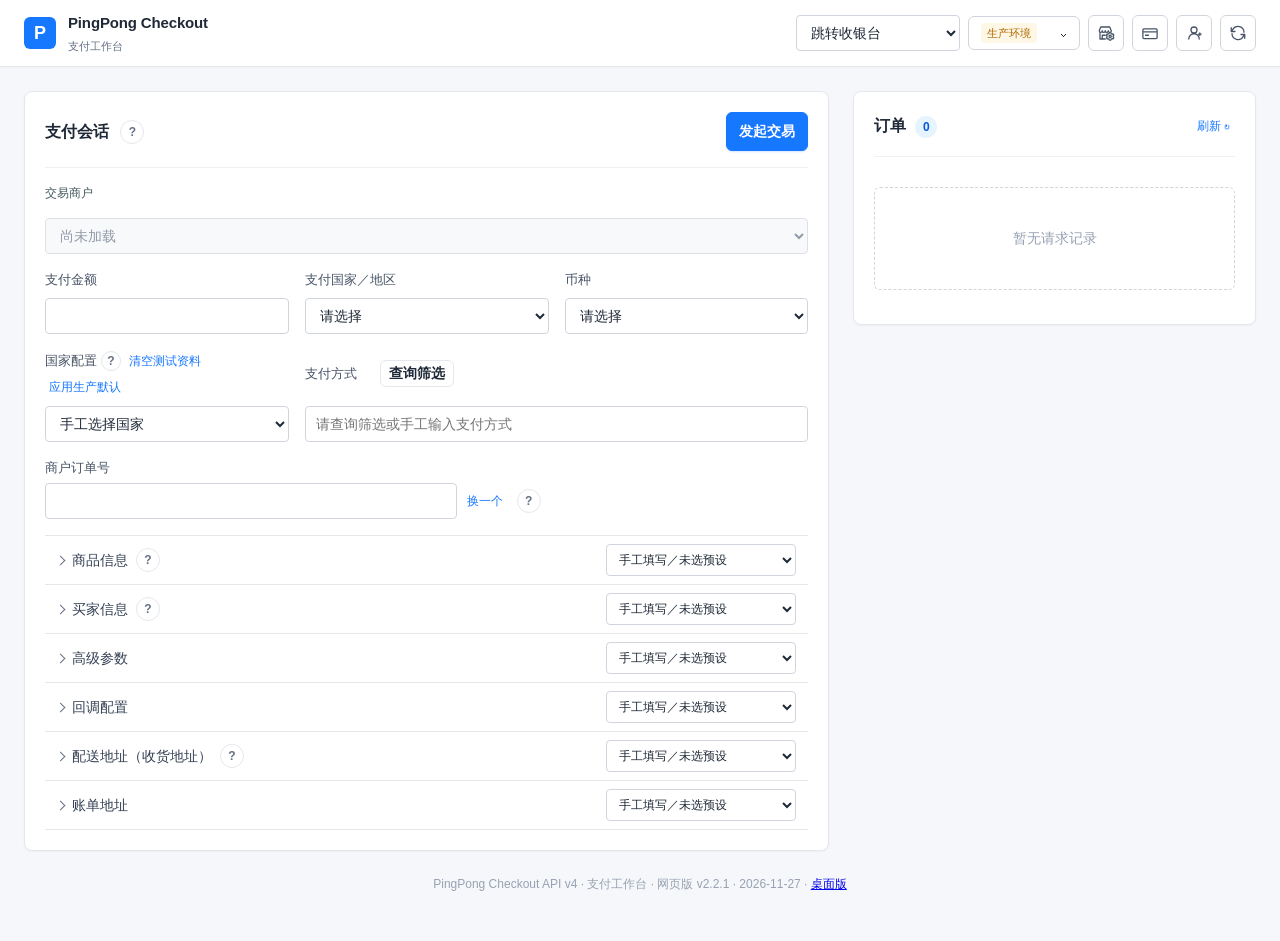
==== commit c8824221: "Fix merchant selection and country profile activation on Pages (v2.2.1)" ====
--- a/index.html
+++ b/index.html
@@ -3,13 +3,13 @@
 <head>
   <meta charset="utf-8">
   <meta name="viewport" content="width=device-width, initial-scale=1">
-  <meta name="checkout-pages" content="2.2.0">
+  <meta name="checkout-pages" content="2.2.1">
   <meta http-equiv="Content-Security-Policy" content="default-src 'none'; script-src 'self'; style-src 'self'; img-src 'self'; connect-src https://api.ipify.org https://api4.ipify.org https://ipv4.icanhazip.com https://acquirer-payment.pingpongx.com https://sandbox-acquirer-payment.pingpongx.com; frame-src 'self' http://127.0.0.1:18791; form-action 'self'; base-uri 'none'">
   <meta name="referrer" content="no-referrer">
   <title>支付工作台 · PingPong Checkout</title>
-  <link rel="stylesheet" href="workbench.css?v=2.2.0">
+  <link rel="stylesheet" href="workbench.css?v=2.2.1">
 </head>
-<body>
+<body inert aria-busy="true">
 <header class="topbar"><div class="brand"><span class="brand-mark">P</span><div><b>PingPong Checkout</b><small>支付工作台</small></div></div><div class="top-actions"><select id="checkoutMode" aria-label="收银台模式"><option value="redirect">跳转收银台</option><option value="embedded">内嵌收银台</option><option value="elements">Element SDK</option><option value="onepage">OnePage Checkout</option></select><div class="environment-menu"><button id="envMenuToggle" class="secondary-btn top-action-control" aria-expanded="false" aria-controls="envMenu"><span id="envBadge" class="badge prod">生产环境</span><span class="chevron" aria-hidden="true">⌄</span></button><div id="envMenu" class="environment-dropdown" hidden><button data-env="production" class="env-btn"><span class="env-kind">PROD</span><b>生产环境</b><em id="productionState">未配置</em></button><button data-env="sandbox" class="env-btn"><span class="env-kind">TEST</span><b>沙箱环境</b><em id="sandboxState">未配置</em></button></div></div><button id="openMerchantConfig" class="icon-btn action-icon" type="button" aria-label="商户设置"><svg aria-hidden="true" viewBox="0 0 24 24"><path d="M3 9l2-5h12l2 5M3 9c0 3 4 3 4 0 0 3 4 3 4 0 0 3 4 3 4 0 0 2 2 3 4 1M4 12v8h7M7 20v-5h4"/><g transform="translate(17.5 16.5)"><path d="m-1-5 2 0 .5 1.3 1 .6 1.4-.2 1 1.7-.9 1.1v1l.9 1.1-1 1.7-1.4-.2-1 .6L1 5h-2l-.5-1.3-1-.6-1.4.2-1-1.7.9-1.1v-1l-.9-1.1 1-1.7 1.4.2 1-.6z"/><circle r="1.5"/></g></svg><span class="action-label">商户设置</span></button><button id="openPaymentConfig" class="icon-btn action-icon" type="button" aria-label="支付设置"><svg aria-hidden="true" viewBox="0 0 24 24"><path d="M4 6.5h16A1.5 1.5 0 0 1 21.5 8v10A1.5 1.5 0 0 1 20 19.5H4A1.5 1.5 0 0 1 2.5 18V8A1.5 1.5 0 0 1 4 6.5Zm-1.5 4h19M6 15h4"/></svg><span class="action-label">支付设置</span></button><button id="openProfiles" class="icon-btn action-icon" type="button" aria-label="资料设置"><svg aria-hidden="true" viewBox="0 0 24 24"><path d="M12 12a4 4 0 1 0 0-8 4 4 0 0 0 0 8Zm-7 8a7 7 0 0 1 14 0M18 13.5h3.5M19.75 11.75v3.5"/></svg><span class="action-label">资料设置</span></button><button class="icon-btn action-icon" id="refreshBtn" type="button" aria-label="刷新配置"><svg aria-hidden="true" viewBox="0 0 24 24"><path d="M20 11a8 8 0 0 0-14.8-4L3 10m0 0V5m0 5h5M4 13a8 8 0 0 0 14.8 4L21 14m0 0v5m0-5h-5"/></svg><span class="action-label">刷新配置</span></button></div></header>
 <main class="shell"><nav class="workspace-jump" aria-label="工作区导航"><a href="#paymentWorkspace">支付会话</a><a href="#ordersWorkspace">查看订单</a></nav><section class="workspace">
 <section class="panel form-panel" id="paymentWorkspace" tabindex="-1"><div class="panel-head"><h2>支付会话</h2><button type="button" class="help-btn" data-help-source="formHelp" data-help-title="填写与校验" aria-label="表单填写说明" aria-haspopup="dialog">?</button><div class="config-actions"><button id="submitBtn" class="primary-btn" type="submit" form="checkoutForm"><span id="submitLabel">发起交易</span></button></div></div>
@@ -24,7 +24,7 @@
 <label>币种<select id="currency"><option value="">请选择</option></select></label>
 <div class="country-routing"><div class="country-tools"><label for="countryPreset">国家配置</label><button type="button" class="help-btn" data-help-source="profileStatus profileRulesHelp" data-help-title="国家配置使用指引" aria-label="国家配置使用指引" aria-haspopup="dialog" title="使用指引">?</button><button type="button" id="clearProfileData" class="text-btn">清空测试资料</button><button type="button" id="applyProductionDefaults" class="text-btn">应用生产默认</button></div><select id="countryPreset" class="preset-select" aria-label="国家配置预设"><option value="">手工选择国家</option></select></div>
 <div class="payment-methods"><div class="method-heading"><label for="methodSelection">支付方式</label><button type="button" id="openMethodFilter" class="secondary-btn" aria-haspopup="dialog" aria-controls="methodDialog">查询筛选</button></div><div class="method-result"><input id="methodSelection" placeholder="请查询筛选或手工输入支付方式" aria-describedby="methodError" /><div id="methodError" class="error" aria-live="polite"></div></div></div></div>
-<input id="paymentMethods" type="hidden" /><p id="profileStatus" class="config-help profile-status" role="status" hidden>选择国家后自动匹配资料预设；未命中时保留现有内容。</p><p id="profileSafety" class="config-help" role="status"></p>
+<input id="paymentMethods" type="hidden" /><p id="profileStatus" class="config-help profile-status" role="status" hidden>选择国家后自动匹配商品、买家和地址资料。</p><button id="useCountrySample" type="button" class="text-btn" hidden>切到沙箱并填入示例</button><p id="profileSafety" class="config-help" role="status"></p>
 <div class="fields"><label class="span-two">商户订单号<div class="input-with-action"><input id="merchantTransactionId" required maxlength="100" pattern="[A-Za-z0-9_\-]+" /><button type="button" class="text-btn" id="newOrderBtn">换一个</button><button type="button" class="help-btn" data-help="每次请求生成新号，手动修改仅覆盖本次。" data-help-title="商户订单号" aria-label="商户订单号说明" aria-haspopup="dialog">?</button></div></label></div>
 <details class="advanced" id="productSection"><summary class="section-heading">商品信息<button type="button" class="help-btn" data-help-source="amountHint" data-help-title="金额联动" aria-label="金额联动详情" aria-haspopup="dialog">?</button><select id="productPreset" class="preset-select" aria-label="商品预设"><option value="">手工填写／未选预设</option></select></summary><div class="fields"><label>商品名称<input id="productName" value="" required /></label><label>商品类型<select id="productType"><option value="">请选择</option><option value="N">实物商品</option><option value="Y">虚拟商品</option></select></label><label>商品单价<input id="unitPrice" value="" inputmode="decimal" required /></label><label>商品图片 URL<input id="productImageUrl" type="url" placeholder="https://" /></label><label>商品描述<input id="productDescription" /></label><label>数量<div class="quantity-control"><button id="quantityMinus" type="button" aria-label="减少数量">−</button><input id="quantity" value="" type="number" min="1" max="999999999" step="1" required /><button id="quantityPlus" type="button" aria-label="增加数量">+</button></div></label></div><p id="amountHint" class="config-help" aria-live="polite" hidden>数量与单价联动总额；精度无法整除时不会自动舍入。</p></details>
 <details class="advanced" id="buyerSection"><summary class="section-heading">买家信息<button type="button" class="help-btn" data-help-source="buyerHelp ipStatus" data-help-title="买家信息" aria-label="买家信息与 IP 说明" aria-haspopup="dialog">?</button><select id="buyerPreset" class="preset-select" aria-label="买家预设"><option value="">手工填写／未选预设</option></select></summary><div class="fields"><label>邮箱<input id="customerEmail" type="email" value="" required /></label><label>语言<select id="language"><option value="">请选择</option><option value="en">English</option><option value="zh-CN">简体中文</option><option value="zh-TW">繁體中文</option></select></label><label>买家 IP<input id="shopperIP" placeholder="公网 IPv4 / IPv6" /></label></div><div class="inline-tools"><button type="button" id="refreshIP" class="text-btn">重新获取公网 IP</button><span id="ipStatus" class="config-help" role="status" hidden></span><p id="buyerHelp" hidden>实物需邮箱；虚拟可用商户用户 ID。买家 IP 自动获取网络出口公网 IPv4，可手工修改。</p></div></details>
@@ -35,10 +35,10 @@
 <p id="formHelp" hidden>折叠项仍参与必填校验；提交时自动展开未完成项。红色 * 表示当前必填项，空可选字段不发送。账单地址为实物及其他虚拟类必填项；勾选账单与配送一致时持续同步。</p><p id="formError" class="error" role="alert" hidden></p>
 </form><section class="result-panel" id="resultPanel" hidden><div class="panel-head"><h2>调用结果</h2><span id="resultStatus" class="status-pill">等待中</span></div><div id="resultContent" class="result-content"></div></section></section>
 <aside class="panel orders-panel" id="ordersWorkspace" tabindex="-1"><div class="panel-head"><h2>订单 <span id="orderCount" class="count">0</span></h2><div class="config-actions"><button class="text-btn" id="reloadOrders">刷新 ↻</button></div></div><div id="ordersBody" class="order-list"><p class="empty">暂无请求记录</p></div></aside>
-</section><footer>PingPong Checkout API v4 · 支付工作台 · 网页版 v2.2.0 · 2026-11-27 · <a href="?desktop=1">桌面版</a></footer></main>
+</section><footer>PingPong Checkout API v4 · 支付工作台 · 网页版 v2.2.1 · 2026-11-27 · <a href="?desktop=1">桌面版</a></footer></main>
 <dialog id="configDialog" aria-labelledby="configTitle"><div class="config-panel"><div class="panel-head config-dialog-head"><h2 id="configTitle">商家配置</h2><button class="secondary-btn" id="clearMerchants" type="button">清空本页商户</button><button class="secondary-btn" id="downloadTemplate" type="button">下载导入模板</button><label class="secondary-btn file-btn">导入新配置<input id="excelInput" type="file" accept=".xlsx" multiple aria-label="导入新商家配置" /></label><button id="closeConfig" class="dialog-close" type="button" aria-label="关闭商家配置"><span aria-hidden="true">×</span></button></div><label class="restore-mode"><input type="checkbox" id="restoreMerchants"> 按备份规则恢复（replace 会替换对应环境的商户列表）</label><div class="settings-heading"><p id="configEnvironment" class="config-help"></p><button type="button" class="help-btn" data-help-source="sessionKeyHelp" data-help-title="商家配置与密钥安全" aria-label="商家配置与密钥安全说明" aria-haspopup="dialog">?</button></div><div class="merchant-selector"><label for="merchantSelect">商户（Remark）</label><select id="merchantSelect" aria-label="按备注选择当前环境商户"><option value="">暂无商户</option></select></div><p id="configMessage" role="status" class="config-help"></p><div class="endpoint"><span>API Endpoint</span><code id="endpoint"></code></div><div class="credentials" hidden><div class="credential-row"><span>accId</span><code id="accId">未配置</code></div><div class="credential-row"><span>clientId</span><code id="clientId">未配置</code></div><div class="credential-row"><span>salt</span><code>••••••••••••••••••••</code></div></div><p id="sessionKeyHelp" hidden>可多次导入商户 Excel，再按备注选择交易商户。签名在本标签页完成；刷新、离开或清空商户后需重新导入。</p></div></dialog>
 <dialog id="paymentConfigDialog" aria-labelledby="paymentConfigTitle"><div class="panel-head config-dialog-head"><h2 id="paymentConfigTitle">支付配置</h2><button id="exportPaymentConfig" class="secondary-btn" type="button">导出当前配置</button><button id="downloadPaymentTemplate" class="secondary-btn" type="button">下载导入模板</button><label class="secondary-btn file-btn">导入新配置<input id="paymentConfigInput" type="file" accept=".json,application/json" aria-label="导入新支付配置" /></label><button id="closePaymentConfig" class="dialog-close" type="button" aria-label="关闭支付配置"><span aria-hidden="true">×</span></button></div><div class="settings-heading"><h3>三列 TSV</h3><button type="button" class="help-btn" data-help-source="paymentHelp" data-help-title="支付配置格式" aria-label="支付配置格式说明" aria-haspopup="dialog">?</button></div><p id="paymentHelp" hidden>国家／地区、Payment Method、交易币种三列。与环境密钥分开保存；仅明确可调用的组合参与下拉联动，不猜测 XB 或复合方法。导入后先预览，再确认保存。</p><label class="sr-only" for="paymentConfigPaste">粘贴三列 TSV</label><textarea id="paymentConfigPaste" rows="5" placeholder="国家／地区&#9;Payment Method&#9;交易币种"></textarea><button id="previewPaymentConfig" class="secondary-btn">预览粘贴内容</button><p id="paymentConfigMessage" role="status" class="config-help"></p><pre id="paymentConfigPreview"></pre><div class="dialog-footer"><button id="savePaymentConfig" class="primary-btn" disabled>确认保存此配置</button></div><details class="advanced"><summary>查看当前原始行</summary><pre id="paymentConfigRows"></pre></details></dialog>
-<dialog id="profilesDialog" aria-labelledby="profilesTitle"><div class="panel-head config-dialog-head"><h2 id="profilesTitle">买家信息配置</h2><button id="exportProfiles" class="secondary-btn" type="button">导出当前配置</button><button id="downloadProfilesTemplate" class="secondary-btn" type="button">下载导入模板</button><label class="secondary-btn file-btn">导入新配置<input id="profilesInput" type="file" accept=".xlsx" aria-label="导入新买家资料配置" /></label><button id="closeProfiles" class="dialog-close" type="button" aria-label="关闭买家信息配置"><span aria-hidden="true">×</span></button></div><div class="settings-heading"><h3>资料与匹配规则</h3><button type="button" class="help-btn" data-help-source="profilesHelp profileRulesHelp" data-help-title="买家资料与匹配规则" aria-label="买家资料配置说明" aria-haspopup="dialog">?</button></div><p id="profilesHelp" hidden>统一管理国家、商品、买家、高级参数、回调、配送、账单与匹配规则。下载多 Sheet Excel 后修改并上传：先校验预览，再确认保存，点击保存后资料保留至标签页关闭。默认合成资料仅用于沙箱，生产环境会隐藏这些预设并跳过对应匹配规则。“应用生产默认”仅补数量 1、收款延迟 0，并填入 HTTPS 回跳；若含测试资料，会先完整清空业务资料。</p><p id="profilesMessage" class="config-help" role="status"></p><pre id="profilesPreview"></pre><div class="dialog-footer"><button id="saveProfiles" class="primary-btn" type="button" disabled>确认保存预览配置</button></div><details class="advanced"><summary>当前全部资料与规则</summary><pre id="profilesCurrent"></pre></details><p id="profileRulesHelp" hidden>匹配优先级按国家、支付方式、币种中已指定条件数量决定：精确三元 → 双维（如国家＋币种）→ 单维（如国家）→ 通用。同分按规则行顺序选首条，多支付方式命中不同规则时可点击资料匹配详情查看选择。未命中分区保留原值；已命中分区会覆盖人工填写内容。</p></dialog>
+<dialog id="profilesDialog" aria-labelledby="profilesTitle"><div class="panel-head config-dialog-head"><h2 id="profilesTitle">买家信息配置</h2><button id="exportProfiles" class="secondary-btn" type="button">导出当前配置</button><button id="downloadProfilesTemplate" class="secondary-btn" type="button">下载导入模板</button><label class="secondary-btn file-btn">导入新配置<input id="profilesInput" type="file" accept=".xlsx" aria-label="导入新买家资料配置" /></label><button id="closeProfiles" class="dialog-close" type="button" aria-label="关闭买家信息配置"><span aria-hidden="true">×</span></button></div><div class="settings-heading"><h3>资料与匹配规则</h3><button type="button" class="help-btn" data-help-source="profilesHelp profileRulesHelp" data-help-title="买家资料与匹配规则" aria-label="买家资料配置说明" aria-haspopup="dialog">?</button></div><p id="profilesHelp" hidden>统一管理国家、商品、买家、高级参数、回调、配送、账单与匹配规则。下载多 Sheet Excel 后修改并上传：先校验预览，再确认保存，点击保存后资料保留至标签页关闭。生产可导入真实资料（synthetic=false）。选国家后自动匹配；同一分区有多套资料时可手选或用匹配规则指定。选择下拉框中的沙箱示例会切换环境。“应用生产默认”仅补数量 1、收款延迟 0，并填入 HTTPS 回跳；若含测试资料，会先完整清空业务资料。</p><p id="profilesMessage" class="config-help" role="status"></p><pre id="profilesPreview"></pre><div class="dialog-footer"><button id="saveProfiles" class="primary-btn" type="button" disabled>确认保存预览配置</button></div><details class="advanced"><summary>当前全部资料与规则</summary><pre id="profilesCurrent"></pre></details><p id="profileRulesHelp" hidden>匹配优先级按国家、支付方式、币种中已指定条件数量决定：精确三元 → 双维（如国家＋币种）→ 单维（如国家）→ 通用。同分按规则行顺序选首条，多支付方式命中不同规则时可点击资料匹配详情查看选择。未指定规则时，当前国家和路由有唯一适用资料的分区会自动填入。</p></dialog>
 <dialog id="orderDetailDialog" aria-labelledby="orderDetailTitle"><div class="panel-head"><h2 id="orderDetailTitle">订单 Detail</h2><button type="button" class="help-btn" data-help="本标签页保存的订单字段与状态；不重新查询支付网关。Query 下拉中的 Sale Query 查询支付，Refund Query 查询已发起的退款，不会重新退款。支付状态与括号内退款状态独立；已退款金额仅统计已确认成功的金额。原始接口记录请查看 Log。" data-help-title="订单详情" aria-label="订单详情说明" aria-haspopup="dialog">?</button><button id="closeOrderDetail" class="secondary-btn" type="button">关闭</button></div><pre id="orderDetailText"></pre></dialog>
 <dialog id="detailDialog" aria-labelledby="detailTitle"><div class="panel-head"><h2 id="detailTitle">订单日志</h2><button type="button" class="help-btn" data-help-source="logHelp" data-help-title="日志与资料安全" aria-label="日志与资料安全说明" aria-haspopup="dialog">?</button><button id="closeDetail" class="secondary-btn">关闭</button></div><p id="logHelp" hidden>本页日志展示请求、响应和验签结果，可能含买家资料或支付令牌。刷新或离开即清空。订单摘要保留在当前标签页，可重新导入原商户查单。</p><pre id="logSummary" class="log-summary" aria-label="请求时间与接口摘要"></pre><details class="advanced"><summary>展开完整原始 JSON</summary><pre id="detailText"></pre></details><p id="detailError" class="error" role="status"></p></dialog>
 <dialog id="orderActionDialog" aria-labelledby="orderActionTitle"><form id="orderActionForm"><div class="panel-head"><h2 id="orderActionTitle">确认订单操作</h2><button type="button" id="closeOrderAction" class="secondary-btn">关闭</button></div><p id="orderActionSummary"></p><label id="refundAmountField" hidden>退款金额<input id="refundAmount" inputmode="decimal" /></label><p id="orderActionError" class="error" role="alert"></p><button id="confirmOrderAction" class="primary-btn" type="submit">确认操作</button></form></dialog>
@@ -68,5 +68,6 @@
     <div id="viewport"></div><button id="close" type="button">返回下载页</button>
   </dialog>
 </template>
-<script type="module" src="entry.js?v=2.2.0"></script>
+<noscript>请启用 JavaScript 后刷新页面，以加载支付工作台。</noscript>
+<script type="module" src="entry.js?v=2.2.1"></script>
 </body></html>
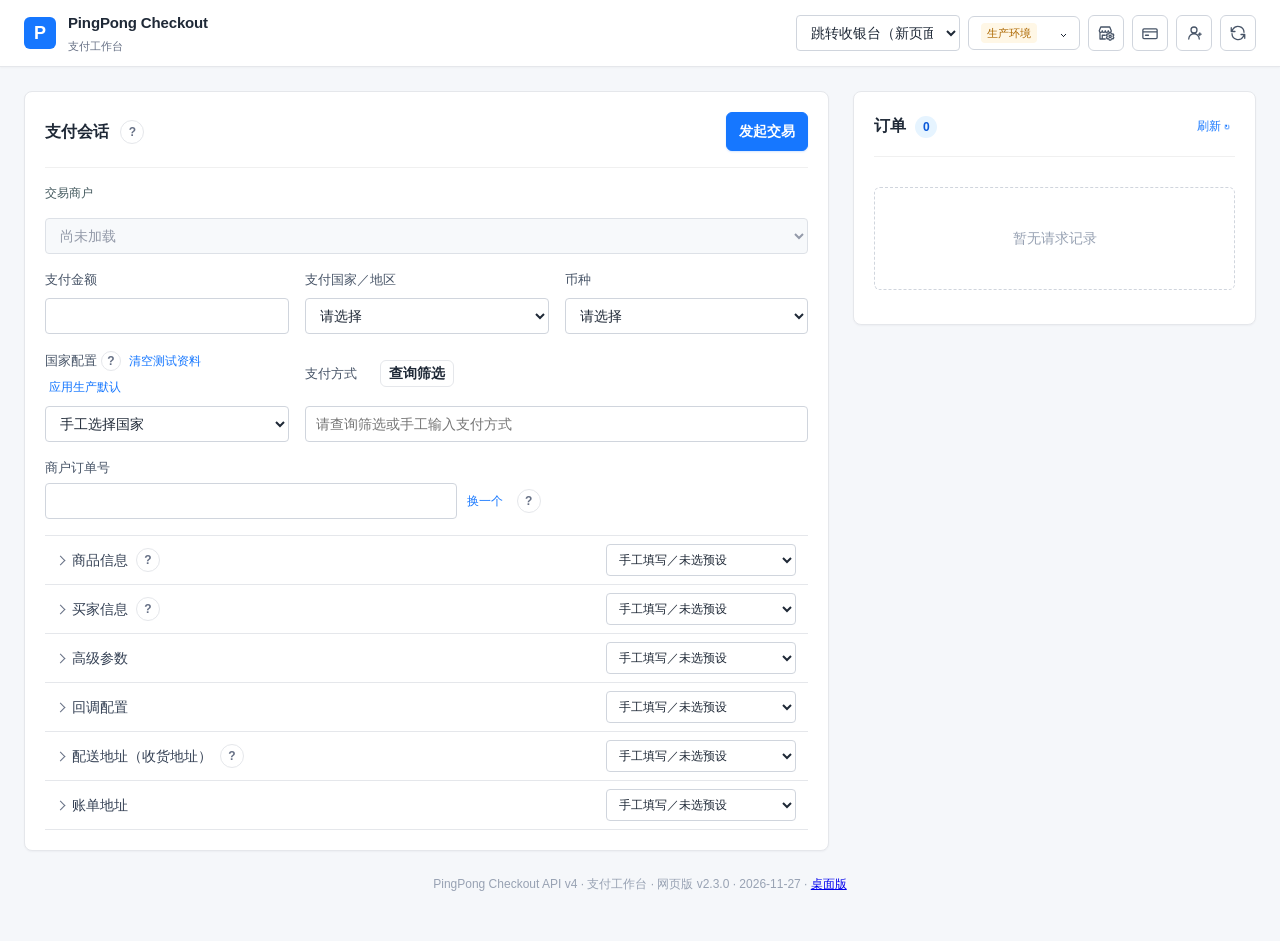
==== commit 299494aa: "Preserve checkout workspace and open cashier separately in Pages v2.3.0" ====
--- a/index.html
+++ b/index.html
@@ -3,18 +3,18 @@
 <head>
   <meta charset="utf-8">
   <meta name="viewport" content="width=device-width, initial-scale=1">
-  <meta name="checkout-pages" content="2.2.1">
-  <meta http-equiv="Content-Security-Policy" content="default-src 'none'; script-src 'self'; style-src 'self'; img-src 'self'; connect-src https://api.ipify.org https://api4.ipify.org https://ipv4.icanhazip.com https://acquirer-payment.pingpongx.com https://sandbox-acquirer-payment.pingpongx.com; frame-src 'self' http://127.0.0.1:18791; form-action 'self'; base-uri 'none'">
+  <meta name="checkout-pages" content="2.3.0">
+  <meta http-equiv="Content-Security-Policy" content="default-src 'none'; script-src 'self'; worker-src 'self'; style-src 'self'; img-src 'self'; connect-src https://api.ipify.org https://api4.ipify.org https://ipv4.icanhazip.com https://acquirer-payment.pingpongx.com https://sandbox-acquirer-payment.pingpongx.com; frame-src 'self' http://127.0.0.1:18791; form-action 'self'; base-uri 'none'">
   <meta name="referrer" content="no-referrer">
   <title>支付工作台 · PingPong Checkout</title>
-  <link rel="stylesheet" href="workbench.css?v=2.2.1">
+  <link rel="stylesheet" href="workbench.css?v=2.3.0">
 </head>
 <body inert aria-busy="true">
-<header class="topbar"><div class="brand"><span class="brand-mark">P</span><div><b>PingPong Checkout</b><small>支付工作台</small></div></div><div class="top-actions"><select id="checkoutMode" aria-label="收银台模式"><option value="redirect">跳转收银台</option><option value="embedded">内嵌收银台</option><option value="elements">Element SDK</option><option value="onepage">OnePage Checkout</option></select><div class="environment-menu"><button id="envMenuToggle" class="secondary-btn top-action-control" aria-expanded="false" aria-controls="envMenu"><span id="envBadge" class="badge prod">生产环境</span><span class="chevron" aria-hidden="true">⌄</span></button><div id="envMenu" class="environment-dropdown" hidden><button data-env="production" class="env-btn"><span class="env-kind">PROD</span><b>生产环境</b><em id="productionState">未配置</em></button><button data-env="sandbox" class="env-btn"><span class="env-kind">TEST</span><b>沙箱环境</b><em id="sandboxState">未配置</em></button></div></div><button id="openMerchantConfig" class="icon-btn action-icon" type="button" aria-label="商户设置"><svg aria-hidden="true" viewBox="0 0 24 24"><path d="M3 9l2-5h12l2 5M3 9c0 3 4 3 4 0 0 3 4 3 4 0 0 3 4 3 4 0 0 2 2 3 4 1M4 12v8h7M7 20v-5h4"/><g transform="translate(17.5 16.5)"><path d="m-1-5 2 0 .5 1.3 1 .6 1.4-.2 1 1.7-.9 1.1v1l.9 1.1-1 1.7-1.4-.2-1 .6L1 5h-2l-.5-1.3-1-.6-1.4.2-1-1.7.9-1.1v-1l-.9-1.1 1-1.7 1.4.2 1-.6z"/><circle r="1.5"/></g></svg><span class="action-label">商户设置</span></button><button id="openPaymentConfig" class="icon-btn action-icon" type="button" aria-label="支付设置"><svg aria-hidden="true" viewBox="0 0 24 24"><path d="M4 6.5h16A1.5 1.5 0 0 1 21.5 8v10A1.5 1.5 0 0 1 20 19.5H4A1.5 1.5 0 0 1 2.5 18V8A1.5 1.5 0 0 1 4 6.5Zm-1.5 4h19M6 15h4"/></svg><span class="action-label">支付设置</span></button><button id="openProfiles" class="icon-btn action-icon" type="button" aria-label="资料设置"><svg aria-hidden="true" viewBox="0 0 24 24"><path d="M12 12a4 4 0 1 0 0-8 4 4 0 0 0 0 8Zm-7 8a7 7 0 0 1 14 0M18 13.5h3.5M19.75 11.75v3.5"/></svg><span class="action-label">资料设置</span></button><button class="icon-btn action-icon" id="refreshBtn" type="button" aria-label="刷新配置"><svg aria-hidden="true" viewBox="0 0 24 24"><path d="M20 11a8 8 0 0 0-14.8-4L3 10m0 0V5m0 5h5M4 13a8 8 0 0 0 14.8 4L21 14m0 0v5m0-5h-5"/></svg><span class="action-label">刷新配置</span></button></div></header>
+<header class="topbar"><div class="brand"><span class="brand-mark">P</span><div><b>PingPong Checkout</b><small>支付工作台</small></div></div><div class="top-actions"><select id="checkoutMode" aria-label="收银台模式"><option value="redirect">跳转收银台（新页面）</option><option value="embedded">内嵌收银台</option><option value="elements">Element SDK</option><option value="onepage">OnePage Checkout</option></select><div class="environment-menu"><button id="envMenuToggle" class="secondary-btn top-action-control" aria-expanded="false" aria-controls="envMenu"><span id="envBadge" class="badge prod">生产环境</span><span class="chevron" aria-hidden="true">⌄</span></button><div id="envMenu" class="environment-dropdown" hidden><button data-env="production" class="env-btn"><span class="env-kind">PROD</span><b>生产环境</b><em id="productionState">未配置</em></button><button data-env="sandbox" class="env-btn"><span class="env-kind">TEST</span><b>沙箱环境</b><em id="sandboxState">未配置</em></button></div></div><button id="openMerchantConfig" class="icon-btn action-icon" type="button" aria-label="商户设置"><svg aria-hidden="true" viewBox="0 0 24 24"><path d="M3 9l2-5h12l2 5M3 9c0 3 4 3 4 0 0 3 4 3 4 0 0 3 4 3 4 0 0 2 2 3 4 1M4 12v8h7M7 20v-5h4"/><g transform="translate(17.5 16.5)"><path d="m-1-5 2 0 .5 1.3 1 .6 1.4-.2 1 1.7-.9 1.1v1l.9 1.1-1 1.7-1.4-.2-1 .6L1 5h-2l-.5-1.3-1-.6-1.4.2-1-1.7.9-1.1v-1l-.9-1.1 1-1.7 1.4.2 1-.6z"/><circle r="1.5"/></g></svg><span class="action-label">商户设置</span></button><button id="openPaymentConfig" class="icon-btn action-icon" type="button" aria-label="支付设置"><svg aria-hidden="true" viewBox="0 0 24 24"><path d="M4 6.5h16A1.5 1.5 0 0 1 21.5 8v10A1.5 1.5 0 0 1 20 19.5H4A1.5 1.5 0 0 1 2.5 18V8A1.5 1.5 0 0 1 4 6.5Zm-1.5 4h19M6 15h4"/></svg><span class="action-label">支付设置</span></button><button id="openProfiles" class="icon-btn action-icon" type="button" aria-label="资料设置"><svg aria-hidden="true" viewBox="0 0 24 24"><path d="M12 12a4 4 0 1 0 0-8 4 4 0 0 0 0 8Zm-7 8a7 7 0 0 1 14 0M18 13.5h3.5M19.75 11.75v3.5"/></svg><span class="action-label">资料设置</span></button><button class="icon-btn action-icon" id="refreshBtn" type="button" aria-label="刷新配置"><svg aria-hidden="true" viewBox="0 0 24 24"><path d="M20 11a8 8 0 0 0-14.8-4L3 10m0 0V5m0 5h5M4 13a8 8 0 0 0 14.8 4L21 14m0 0v5m0-5h-5"/></svg><span class="action-label">刷新配置</span></button></div></header>
 <main class="shell"><nav class="workspace-jump" aria-label="工作区导航"><a href="#paymentWorkspace">支付会话</a><a href="#ordersWorkspace">查看订单</a></nav><section class="workspace">
 <section class="panel form-panel" id="paymentWorkspace" tabindex="-1"><div class="panel-head"><h2>支付会话</h2><button type="button" class="help-btn" data-help-source="formHelp" data-help-title="填写与校验" aria-label="表单填写说明" aria-haspopup="dialog">?</button><div class="config-actions"><button id="submitBtn" class="primary-btn" type="submit" form="checkoutForm"><span id="submitLabel">发起交易</span></button></div></div>
 <form id="checkoutForm" autocomplete="off" novalidate>
-<div id="sessionImportNotice" class="session-import" hidden><span>导入商户 Excel 后即可下单。刷新或离开本页后需重新导入。</span><button id="sessionImport" type="button" class="secondary-btn">导入商户 Excel</button></div>
+<div id="sessionImportNotice" class="session-import" hidden><span>请导入商户 Excel。生产联调资料会按国家自动填入。</span><button id="sessionImport" type="button" class="secondary-btn">导入商户 Excel</button></div>
 <div class="merchant-selector transaction-merchant"><label for="transactionMerchant">交易商户 <span id="merchantCount"></span></label><select id="transactionMerchant" disabled><option value="">尚未加载</option></select></div>
 <section id="elementsSettings" class="elements-settings" hidden><div class="settings-heading"><label>Element SDK 组件<select id="elementType"><option value="">请选择组件</option><option value="applePayButton">Apple Pay 按钮</option><option value="googlePayButton">Google Pay 按钮</option><option value="paypalButton">PayPal 按钮</option></select></label><button type="button" class="help-btn" data-help-source="elementRouteStatus elementHelp" data-help-title="Element SDK" aria-label="Element SDK 说明" aria-haspopup="dialog">?</button></div><p id="elementRouteStatus" class="config-help" role="status" hidden>请选择组件；支付方式将按组件精确同步。</p><div id="elementHelp" hidden><p>仅支持当前沙箱／FRA 生产环境，需明确国家、币种及支持该组件的支付配置。Google Pay 优先内嵌 3DS；PayPal 完成后由 SDK 跳转成功回跳 URL（merchantResultUrl）。这不是 Alipay 的内嵌替代方案，渠道授权仍可能跳转。PayPal 仅支持普通钱包，Venmo 和 PayPal Pay Later 会明确拒绝，不会自动转换为 PayPal。</p><p>发起交易后冻结本次订单资料；之后修改表单不影响已挂载按钮，需要重新发起交易。</p></div></section>
 <section id="onepageSettings" class="elements-settings" hidden><div class="settings-heading"><b>OnePage Checkout</b><button type="button" class="help-btn" data-help-source="onepageHelp" data-help-title="OnePage Checkout" aria-label="OnePage Checkout 说明" aria-haspopup="dialog">?</button></div><div id="onepageHelp" hidden><p>OnePage Checkout：需明确国家和币种，支付方式可多选或不指定。发起交易仅初始化 SDK；买家点击组件支付按钮后才调用浏览器签名预下单。本次订单资料已冻结，修改表单后需重新发起交易，不会仅改变组件金额。</p><p>本演示未配置 Apple Pay 所需的绑卡／周期付款参数，不保证 OnePage Apple Pay 可用，也不会自动生成 recurring 参数。浏览器、HTTPS 安全上下文和商户域名验证可能限制钱包使用。Google Pay 若未返回支付方式，请仅选择 GooglePay 重新发起，或改用 Element SDK。钱包和渠道仍可能打开授权窗口；最终结果以可信通知或服务端查询为准。</p></div></section>
@@ -35,10 +35,10 @@
 <p id="formHelp" hidden>折叠项仍参与必填校验；提交时自动展开未完成项。红色 * 表示当前必填项，空可选字段不发送。账单地址为实物及其他虚拟类必填项；勾选账单与配送一致时持续同步。</p><p id="formError" class="error" role="alert" hidden></p>
 </form><section class="result-panel" id="resultPanel" hidden><div class="panel-head"><h2>调用结果</h2><span id="resultStatus" class="status-pill">等待中</span></div><div id="resultContent" class="result-content"></div></section></section>
 <aside class="panel orders-panel" id="ordersWorkspace" tabindex="-1"><div class="panel-head"><h2>订单 <span id="orderCount" class="count">0</span></h2><div class="config-actions"><button class="text-btn" id="reloadOrders">刷新 ↻</button></div></div><div id="ordersBody" class="order-list"><p class="empty">暂无请求记录</p></div></aside>
-</section><footer>PingPong Checkout API v4 · 支付工作台 · 网页版 v2.2.1 · 2026-11-27 · <a href="?desktop=1">桌面版</a></footer></main>
-<dialog id="configDialog" aria-labelledby="configTitle"><div class="config-panel"><div class="panel-head config-dialog-head"><h2 id="configTitle">商家配置</h2><button class="secondary-btn" id="clearMerchants" type="button">清空本页商户</button><button class="secondary-btn" id="downloadTemplate" type="button">下载导入模板</button><label class="secondary-btn file-btn">导入新配置<input id="excelInput" type="file" accept=".xlsx" multiple aria-label="导入新商家配置" /></label><button id="closeConfig" class="dialog-close" type="button" aria-label="关闭商家配置"><span aria-hidden="true">×</span></button></div><label class="restore-mode"><input type="checkbox" id="restoreMerchants"> 按备份规则恢复（replace 会替换对应环境的商户列表）</label><div class="settings-heading"><p id="configEnvironment" class="config-help"></p><button type="button" class="help-btn" data-help-source="sessionKeyHelp" data-help-title="商家配置与密钥安全" aria-label="商家配置与密钥安全说明" aria-haspopup="dialog">?</button></div><div class="merchant-selector"><label for="merchantSelect">商户（Remark）</label><select id="merchantSelect" aria-label="按备注选择当前环境商户"><option value="">暂无商户</option></select></div><p id="configMessage" role="status" class="config-help"></p><div class="endpoint"><span>API Endpoint</span><code id="endpoint"></code></div><div class="credentials" hidden><div class="credential-row"><span>accId</span><code id="accId">未配置</code></div><div class="credential-row"><span>clientId</span><code id="clientId">未配置</code></div><div class="credential-row"><span>salt</span><code>••••••••••••••••••••</code></div></div><p id="sessionKeyHelp" hidden>可多次导入商户 Excel，再按备注选择交易商户。签名在本标签页完成；刷新、离开或清空商户后需重新导入。</p></div></dialog>
+</section><footer>PingPong Checkout API v4 · 支付工作台 · 网页版 v2.3.0 · 2026-11-27 · <a href="?desktop=1">桌面版</a></footer></main>
+<dialog id="configDialog" aria-labelledby="configTitle"><div class="config-panel"><div class="panel-head config-dialog-head"><h2 id="configTitle">商家配置</h2><button class="secondary-btn" id="clearMerchants" type="button">清空本页商户</button><button class="secondary-btn" id="downloadTemplate" type="button">下载导入模板</button><label class="secondary-btn file-btn">导入新配置<input id="excelInput" type="file" accept=".xlsx" multiple aria-label="导入新商家配置" /></label><button id="closeConfig" class="dialog-close" type="button" aria-label="关闭商家配置"><span aria-hidden="true">×</span></button></div><label class="restore-mode"><input type="checkbox" id="restoreMerchants"> 按备份规则恢复（replace 会替换对应环境的商户列表）</label><div class="settings-heading"><p id="configEnvironment" class="config-help"></p><button type="button" class="help-btn" data-help-source="sessionKeyHelp" data-help-title="商家配置与密钥安全" aria-label="商家配置与密钥安全说明" aria-haspopup="dialog">?</button></div><div class="merchant-selector"><label for="merchantSelect">商户（Remark）</label><select id="merchantSelect" aria-label="按备注选择当前环境商户"><option value="">暂无商户</option></select></div><p id="configMessage" role="status" class="config-help"></p><div class="endpoint"><span>API Endpoint</span><code id="endpoint"></code></div><div class="credentials" hidden><div class="credential-row"><span>accId</span><code id="accId">未配置</code></div><div class="credential-row"><span>clientId</span><code id="clientId">未配置</code></div><div class="credential-row"><span>salt</span><code>••••••••••••••••••••</code></div></div><p id="sessionKeyHelp" hidden>可多次导入商户 Excel，再按备注选择。密钥仅存在浏览器内存。原工作台刷新时会尝试恢复商户。新开工作台或浏览器已释放内存时，请重新导入。</p></div></dialog>
 <dialog id="paymentConfigDialog" aria-labelledby="paymentConfigTitle"><div class="panel-head config-dialog-head"><h2 id="paymentConfigTitle">支付配置</h2><button id="exportPaymentConfig" class="secondary-btn" type="button">导出当前配置</button><button id="downloadPaymentTemplate" class="secondary-btn" type="button">下载导入模板</button><label class="secondary-btn file-btn">导入新配置<input id="paymentConfigInput" type="file" accept=".json,application/json" aria-label="导入新支付配置" /></label><button id="closePaymentConfig" class="dialog-close" type="button" aria-label="关闭支付配置"><span aria-hidden="true">×</span></button></div><div class="settings-heading"><h3>三列 TSV</h3><button type="button" class="help-btn" data-help-source="paymentHelp" data-help-title="支付配置格式" aria-label="支付配置格式说明" aria-haspopup="dialog">?</button></div><p id="paymentHelp" hidden>国家／地区、Payment Method、交易币种三列。与环境密钥分开保存；仅明确可调用的组合参与下拉联动，不猜测 XB 或复合方法。导入后先预览，再确认保存。</p><label class="sr-only" for="paymentConfigPaste">粘贴三列 TSV</label><textarea id="paymentConfigPaste" rows="5" placeholder="国家／地区&#9;Payment Method&#9;交易币种"></textarea><button id="previewPaymentConfig" class="secondary-btn">预览粘贴内容</button><p id="paymentConfigMessage" role="status" class="config-help"></p><pre id="paymentConfigPreview"></pre><div class="dialog-footer"><button id="savePaymentConfig" class="primary-btn" disabled>确认保存此配置</button></div><details class="advanced"><summary>查看当前原始行</summary><pre id="paymentConfigRows"></pre></details></dialog>
-<dialog id="profilesDialog" aria-labelledby="profilesTitle"><div class="panel-head config-dialog-head"><h2 id="profilesTitle">买家信息配置</h2><button id="exportProfiles" class="secondary-btn" type="button">导出当前配置</button><button id="downloadProfilesTemplate" class="secondary-btn" type="button">下载导入模板</button><label class="secondary-btn file-btn">导入新配置<input id="profilesInput" type="file" accept=".xlsx" aria-label="导入新买家资料配置" /></label><button id="closeProfiles" class="dialog-close" type="button" aria-label="关闭买家信息配置"><span aria-hidden="true">×</span></button></div><div class="settings-heading"><h3>资料与匹配规则</h3><button type="button" class="help-btn" data-help-source="profilesHelp profileRulesHelp" data-help-title="买家资料与匹配规则" aria-label="买家资料配置说明" aria-haspopup="dialog">?</button></div><p id="profilesHelp" hidden>统一管理国家、商品、买家、高级参数、回调、配送、账单与匹配规则。下载多 Sheet Excel 后修改并上传：先校验预览，再确认保存，点击保存后资料保留至标签页关闭。生产可导入真实资料（synthetic=false）。选国家后自动匹配；同一分区有多套资料时可手选或用匹配规则指定。选择下拉框中的沙箱示例会切换环境。“应用生产默认”仅补数量 1、收款延迟 0，并填入 HTTPS 回跳；若含测试资料，会先完整清空业务资料。</p><p id="profilesMessage" class="config-help" role="status"></p><pre id="profilesPreview"></pre><div class="dialog-footer"><button id="saveProfiles" class="primary-btn" type="button" disabled>确认保存预览配置</button></div><details class="advanced"><summary>当前全部资料与规则</summary><pre id="profilesCurrent"></pre></details><p id="profileRulesHelp" hidden>匹配优先级按国家、支付方式、币种中已指定条件数量决定：精确三元 → 双维（如国家＋币种）→ 单维（如国家）→ 通用。同分按规则行顺序选首条，多支付方式命中不同规则时可点击资料匹配详情查看选择。未指定规则时，当前国家和路由有唯一适用资料的分区会自动填入。</p></dialog>
+<dialog id="profilesDialog" aria-labelledby="profilesTitle"><div class="panel-head config-dialog-head"><h2 id="profilesTitle">买家信息配置</h2><button id="exportProfiles" class="secondary-btn" type="button">导出当前配置</button><button id="downloadProfilesTemplate" class="secondary-btn" type="button">下载导入模板</button><label class="secondary-btn file-btn">导入新配置<input id="profilesInput" type="file" accept=".xlsx" aria-label="导入新买家资料配置" /></label><button id="closeProfiles" class="dialog-close" type="button" aria-label="关闭买家信息配置"><span aria-hidden="true">×</span></button></div><div class="settings-heading"><h3>资料与匹配规则</h3><button type="button" class="help-btn" data-help-source="profilesHelp profileRulesHelp" data-help-title="买家资料与匹配规则" aria-label="买家资料配置说明" aria-haspopup="dialog">?</button></div><p id="profilesHelp" hidden>统一管理国家、商品、买家、高级参数、回调、配送、账单与匹配规则。下载多 Sheet Excel 后修改并上传：先校验预览，再确认保存，点击保存后资料保留至标签页关闭。生产只需导入商户。工作台按当前国家填入联调商品、买家、地址和 HTTPS 回跳。可手动修改，也可另行导入生产资料（synthetic=false），匹配的自定义资料优先。刷新或在同一标签页返回时恢复表单。选择下拉框中的沙箱示例会切换环境。</p><p id="profilesMessage" class="config-help" role="status"></p><pre id="profilesPreview"></pre><div class="dialog-footer"><button id="saveProfiles" class="primary-btn" type="button" disabled>确认保存预览配置</button></div><details class="advanced"><summary>当前全部资料与规则</summary><pre id="profilesCurrent"></pre></details><p id="profileRulesHelp" hidden>匹配优先级按国家、支付方式、币种中已指定条件数量决定：精确三元 → 双维（如国家＋币种）→ 单维（如国家）→ 通用。同分按规则行顺序选首条，多支付方式命中不同规则时可点击资料匹配详情查看选择。未指定规则时，当前国家和路由有唯一适用资料的分区会自动填入。</p></dialog>
 <dialog id="orderDetailDialog" aria-labelledby="orderDetailTitle"><div class="panel-head"><h2 id="orderDetailTitle">订单 Detail</h2><button type="button" class="help-btn" data-help="本标签页保存的订单字段与状态；不重新查询支付网关。Query 下拉中的 Sale Query 查询支付，Refund Query 查询已发起的退款，不会重新退款。支付状态与括号内退款状态独立；已退款金额仅统计已确认成功的金额。原始接口记录请查看 Log。" data-help-title="订单详情" aria-label="订单详情说明" aria-haspopup="dialog">?</button><button id="closeOrderDetail" class="secondary-btn" type="button">关闭</button></div><pre id="orderDetailText"></pre></dialog>
 <dialog id="detailDialog" aria-labelledby="detailTitle"><div class="panel-head"><h2 id="detailTitle">订单日志</h2><button type="button" class="help-btn" data-help-source="logHelp" data-help-title="日志与资料安全" aria-label="日志与资料安全说明" aria-haspopup="dialog">?</button><button id="closeDetail" class="secondary-btn">关闭</button></div><p id="logHelp" hidden>本页日志展示请求、响应和验签结果，可能含买家资料或支付令牌。刷新或离开即清空。订单摘要保留在当前标签页，可重新导入原商户查单。</p><pre id="logSummary" class="log-summary" aria-label="请求时间与接口摘要"></pre><details class="advanced"><summary>展开完整原始 JSON</summary><pre id="detailText"></pre></details><p id="detailError" class="error" role="status"></p></dialog>
 <dialog id="orderActionDialog" aria-labelledby="orderActionTitle"><form id="orderActionForm"><div class="panel-head"><h2 id="orderActionTitle">确认订单操作</h2><button type="button" id="closeOrderAction" class="secondary-btn">关闭</button></div><p id="orderActionSummary"></p><label id="refundAmountField" hidden>退款金额<input id="refundAmount" inputmode="decimal" /></label><p id="orderActionError" class="error" role="alert"></p><button id="confirmOrderAction" class="primary-btn" type="submit">确认操作</button></form></dialog>
@@ -69,5 +69,5 @@
   </dialog>
 </template>
 <noscript>请启用 JavaScript 后刷新页面，以加载支付工作台。</noscript>
-<script type="module" src="entry.js?v=2.2.1"></script>
+<script type="module" src="entry.js?v=2.3.0"></script>
 </body></html>
